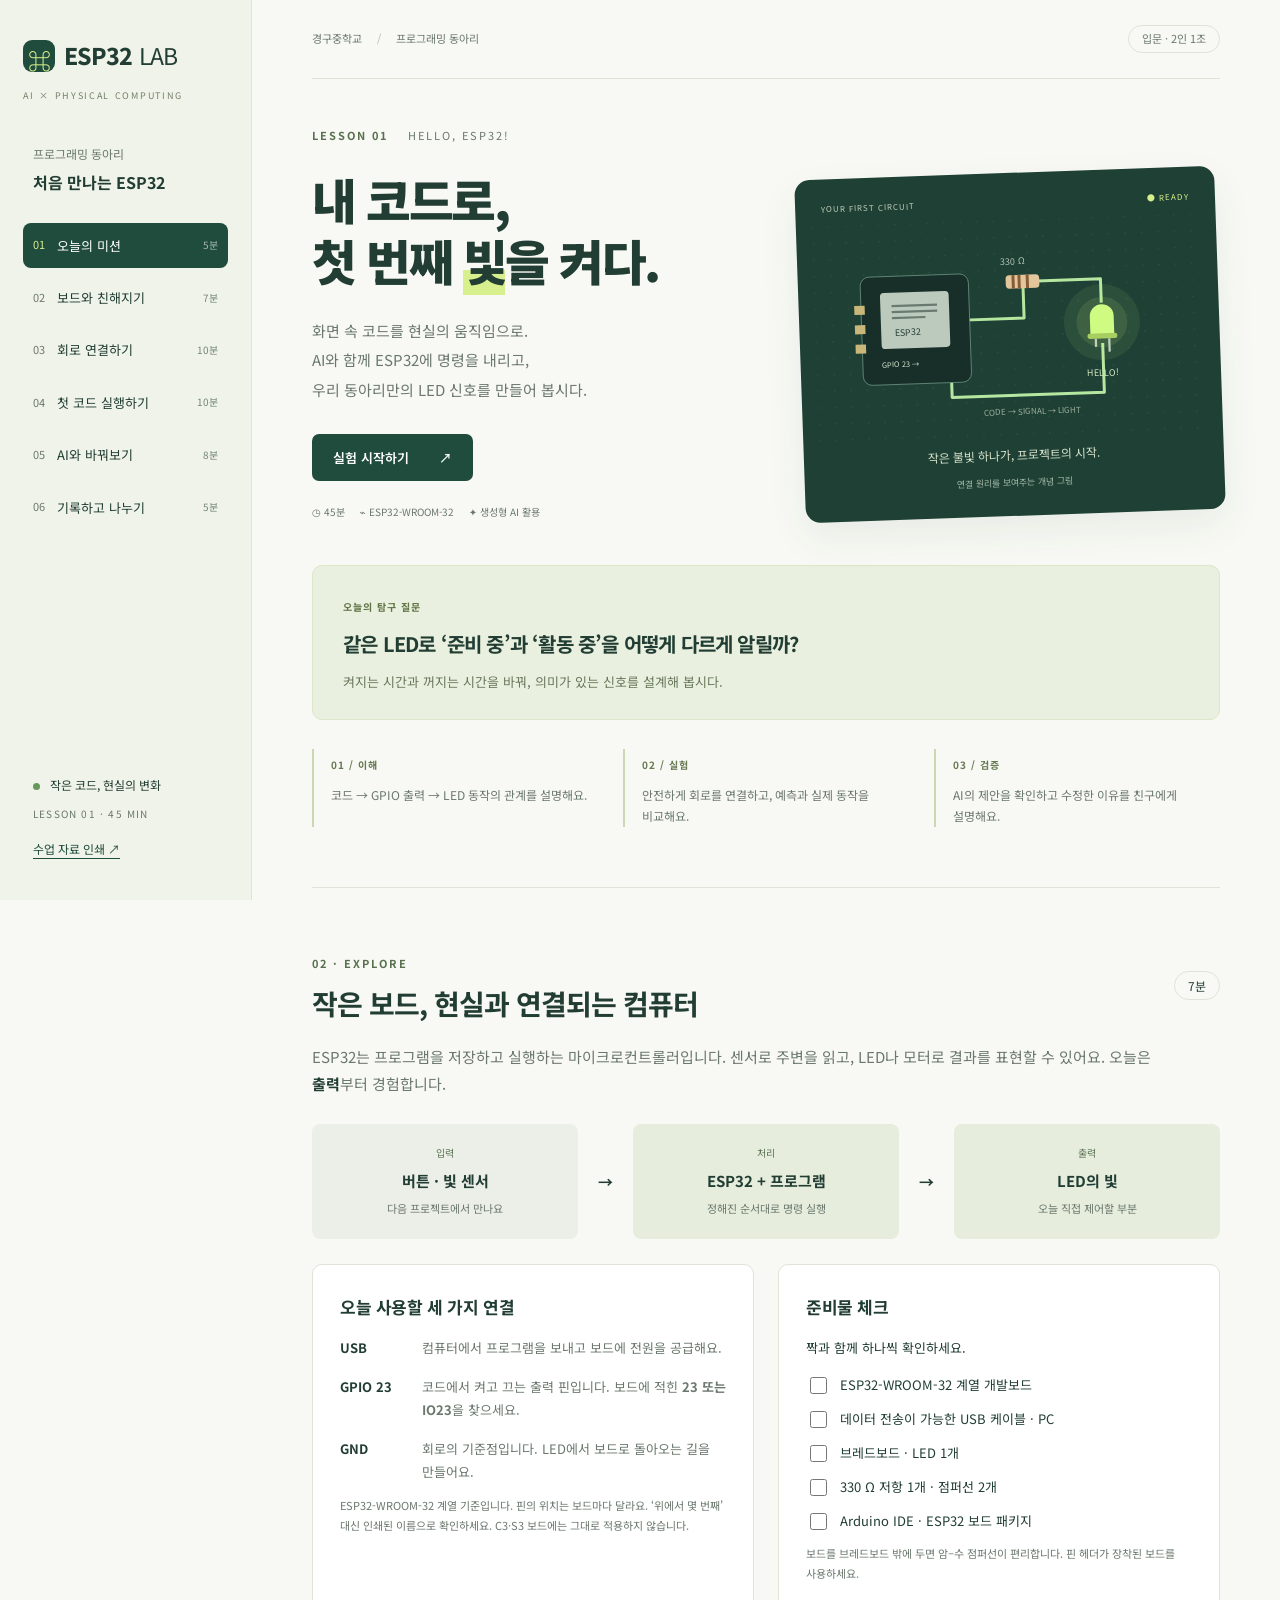
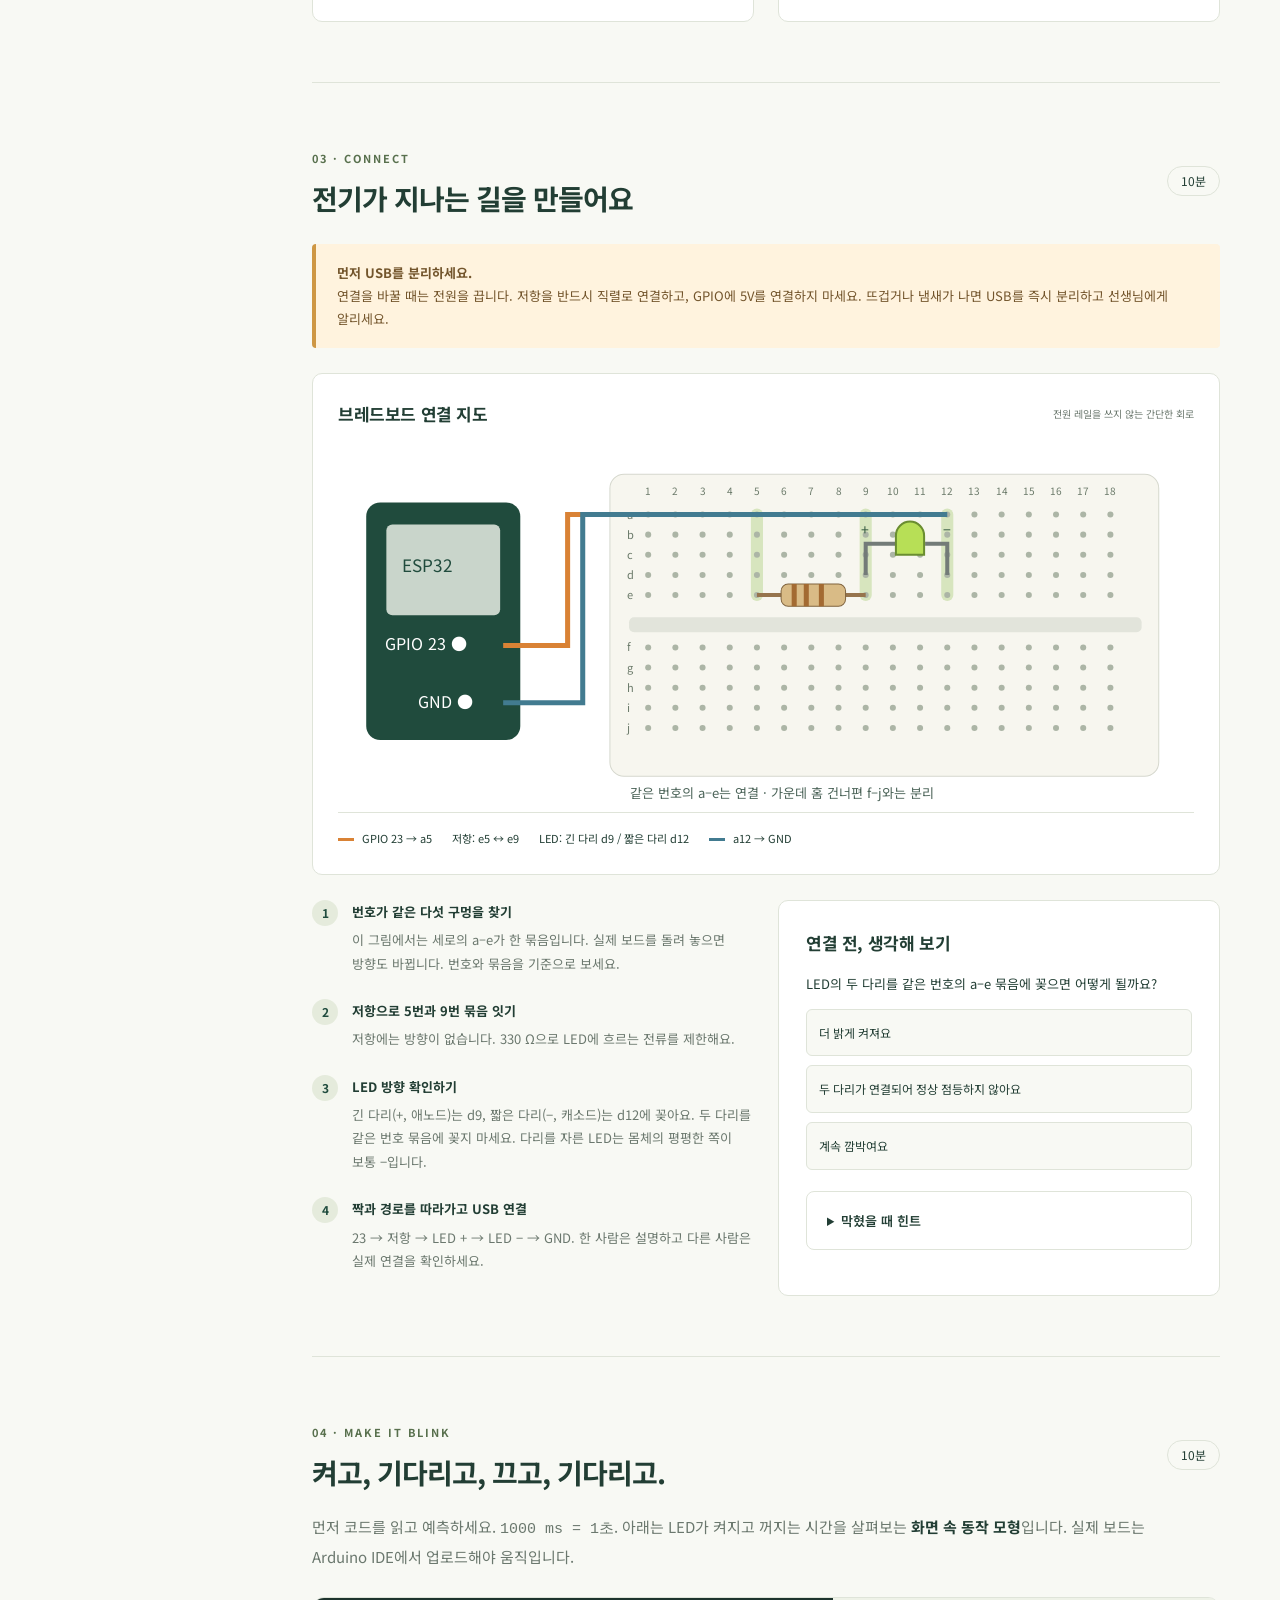
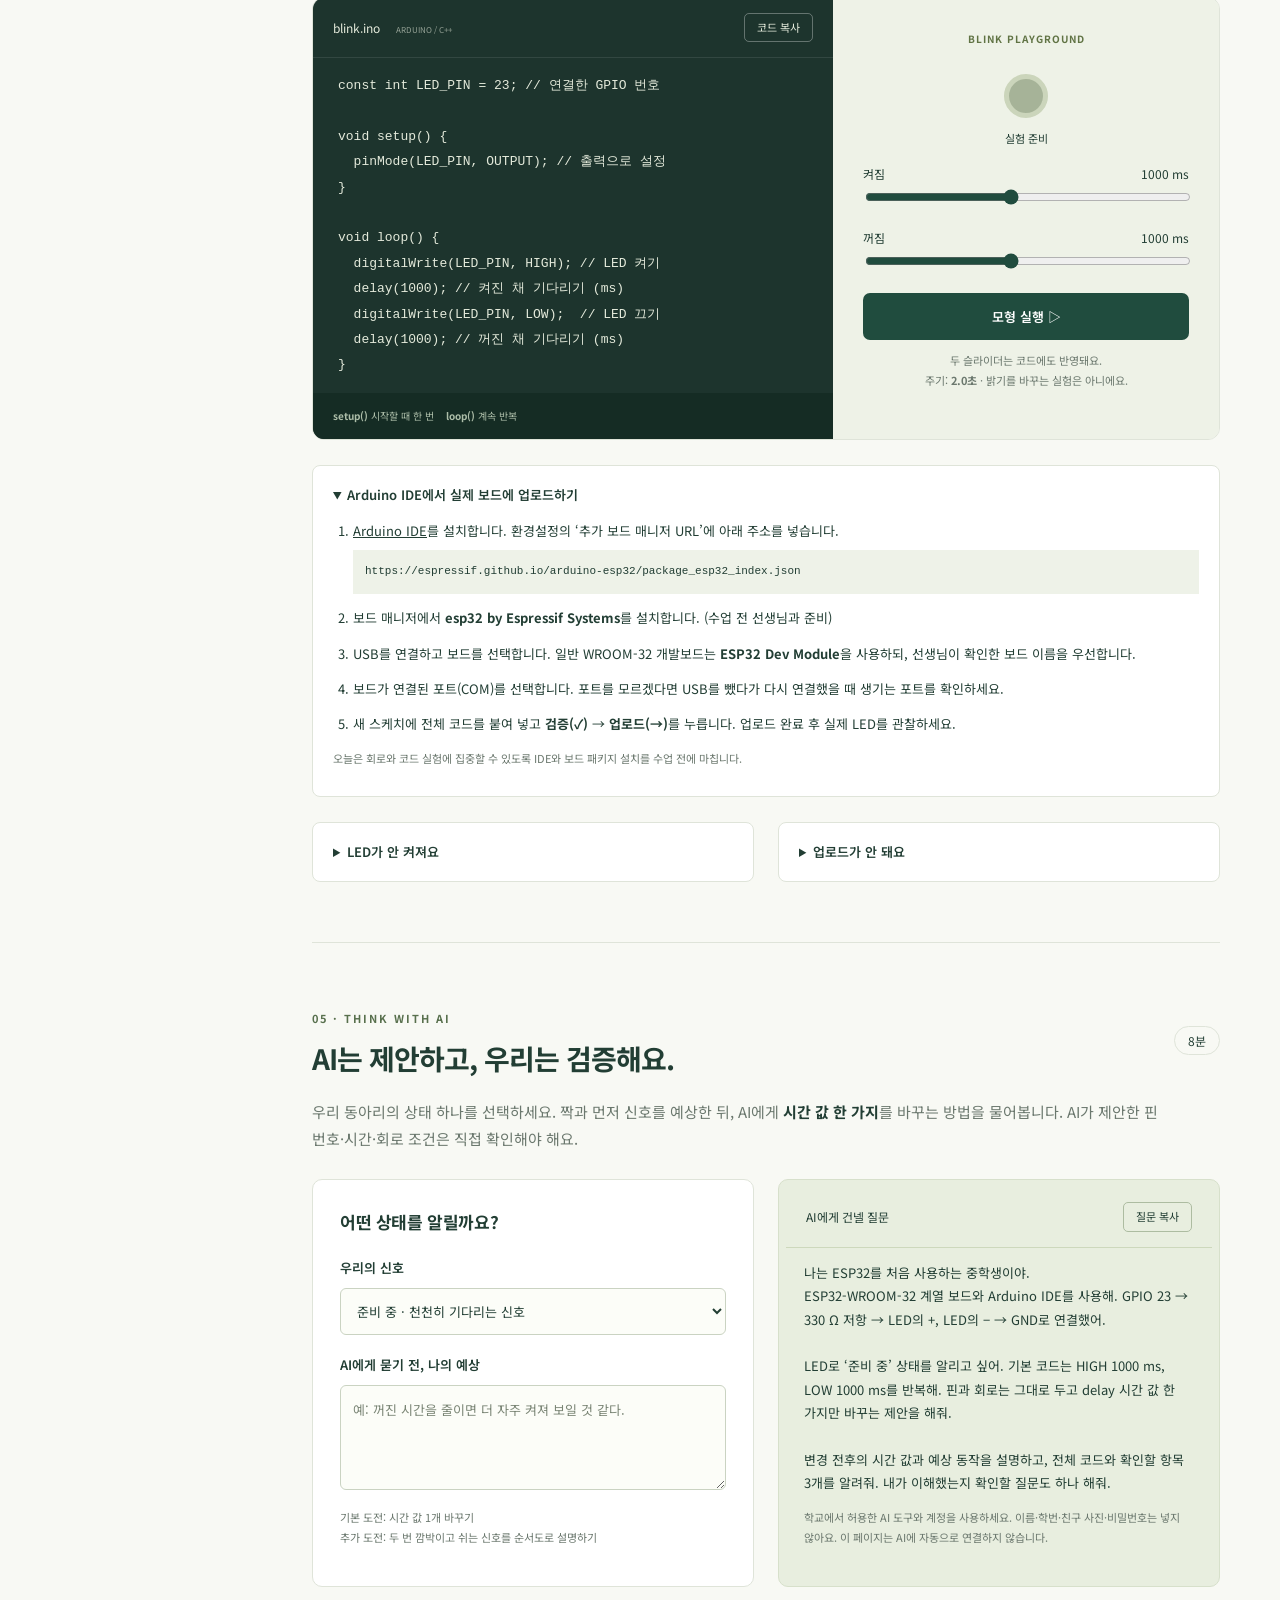
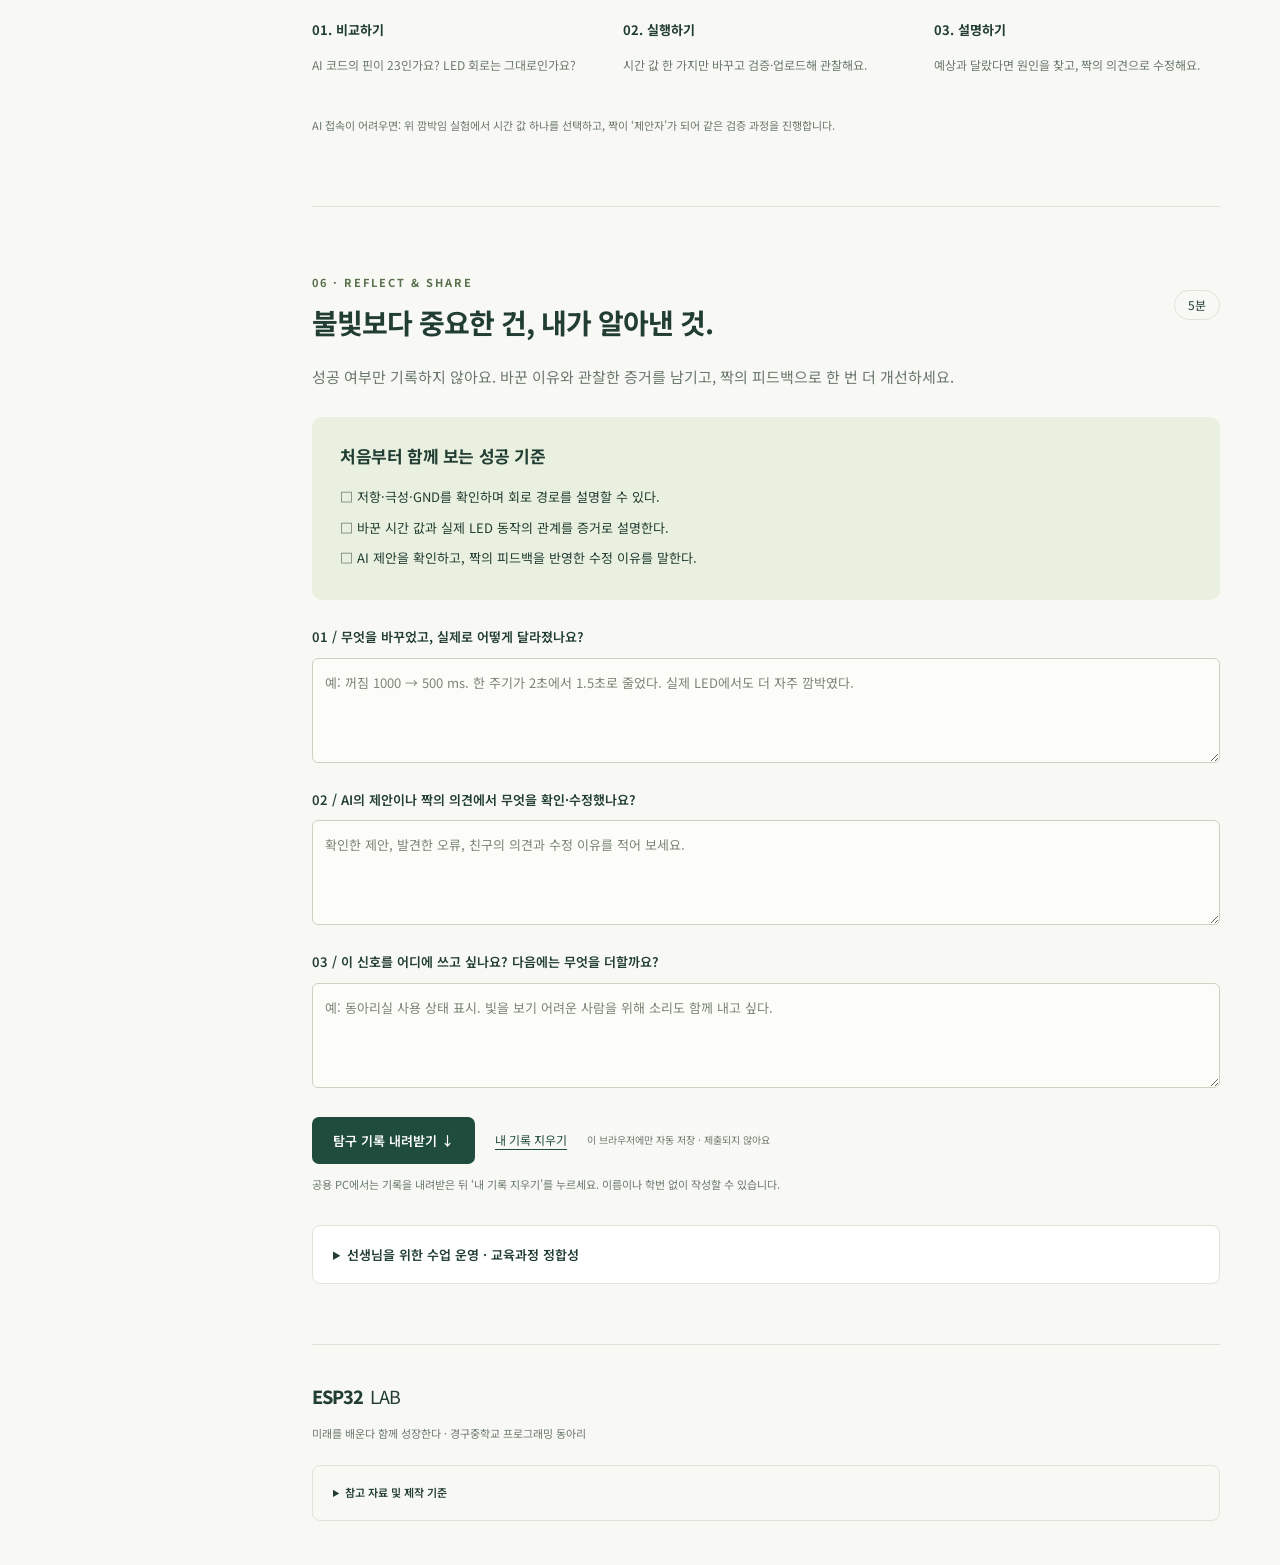
==== esp32/index.html @ fe1823f5 "Add ESP32 introductory lesson with interactive LED lab" ====
<!doctype html>
<html lang="ko">
<head><meta charset="utf-8"><meta name="viewport" content="width=device-width,initial-scale=1"><meta name="theme-color" content="#153d35"><meta name="description" content="생성형 AI와 함께하는 중학생 ESP32 첫 프로젝트. 브레드보드에 LED를 연결하고 나만의 신호를 만들어 보세요."><title>첫 번째 빛을 켜다 · ESP32 LAB</title><link rel="stylesheet" href="style.css"><script src="app.js" defer></script></head>
<body>
<a class="skip" href="#main">수업 내용으로 건너뛰기</a>
<aside class="sidebar"><a class="brand" href="#intro"><span class="brand-icon">⌘</span> ESP32 <b>LAB</b></a><p class="side-label">AI × PHYSICAL COMPUTING</p><div class="course-label">프로그래밍 동아리<br><strong>처음 만나는 ESP32</strong></div><nav aria-label="수업 순서"><a href="#intro" class="active"><span>01</span> 오늘의 미션 <small>5분</small></a><a href="#board"><span>02</span> 보드와 친해지기 <small>7분</small></a><a href="#circuit"><span>03</span> 회로 연결하기 <small>10분</small></a><a href="#code"><span>04</span> 첫 코드 실행하기 <small>10분</small></a><a href="#ai"><span>05</span> AI와 바꿔보기 <small>8분</small></a><a href="#reflect"><span>06</span> 기록하고 나누기 <small>5분</small></a></nav><div class="side-bottom"><span class="tiny-led"></span> 작은 코드, 현실의 변화<p>LESSON 01 · 45 MIN</p><button class="text-button" id="print">수업 자료 인쇄 ↗</button></div></aside>
<main id="main"><header class="topbar"><span>경구중학교 <i>/</i> 프로그래밍 동아리</span><span class="pill">입문 <span aria-hidden="true">·</span> 2인 1조</span></header>
<section id="intro" class="hero"><div class="eyebrow">LESSON 01 <span>HELLO, ESP32!</span></div><div class="hero-grid"><div><h1>내 코드로,<br>첫 번째 <em>빛</em>을 켜다.</h1><p class="hero-copy">화면 속 코드를 현실의 움직임으로.<br> AI와 함께 ESP32에 명령을 내리고,<br> 우리 동아리만의 LED 신호를 만들어 봅시다.</p><a class="button" href="#board">실험 시작하기 <span>↗</span></a><div class="hero-meta"><span>◷ 45분</span><span>⌁ ESP32-WROOM-32</span><span>✦ 생성형 AI 활용</span></div></div><div class="hero-visual" aria-label="ESP32에서 저항을 거쳐 LED로 이어지는 개념 그림"><div class="visual-top"><span>YOUR FIRST CIRCUIT</span><span class="live-tag">● READY</span></div><svg viewBox="0 0 520 300" role="img" aria-label="ESP32 GPIO 23, 저항, LED, GND의 닫힌 회로"><defs><pattern id="grid" width="22" height="22" patternUnits="userSpaceOnUse"><circle cx="1" cy="1" r="1" fill="#ffffff18"/></pattern></defs><rect width="520" height="300" fill="url(#grid)"/><path d="M200 132 H280 V83 H384 V115 M384 169 V235 H180 V204" fill="none" stroke="#b6e7a1" stroke-width="4" stroke-linejoin="round"/><rect x="62" y="70" width="145" height="145" rx="12" fill="#172e29" stroke="#749b89"/><rect x="88" y="92" width="92" height="75" rx="5" fill="#bcc9bd"/><path d="M103 110 H164 M103 118 H164 M103 126 H148" stroke="#6a7a70" stroke-width="3"/><text x="106" y="150" font-size="12" fill="#263e34">ESP32</text><text x="88" y="192" font-size="10" fill="#d3e8d1">GPIO 23 →</text><rect x="53" y="108" width="14" height="12" fill="#c9b779"/><rect x="53" y="134" width="14" height="12" fill="#c9b779"/><rect x="53" y="160" width="14" height="12" fill="#c9b779"/><rect x="257" y="74" width="45" height="18" rx="5" fill="#e2c69c"/><path d="M267 74 V92 M275 74 V92 M286 74 V92" stroke="#865b35" stroke-width="4"/><text x="250" y="60" font-size="12" fill="#b1c3b6">330 Ω</text><circle cx="384" cy="141" r="51" fill="#cdf87c" opacity=".08"/><circle cx="384" cy="141" r="34" fill="#cdf87c" opacity=".1"/><path d="M368 158 V133 A16 16 0 0 1 400 133 V158Z" fill="#d0fb83"/><rect x="364" y="156" width="40" height="7" rx="3" fill="#a6ce60"/><path d="M375 163 V174 M393 163 V181" stroke="#bed0bb" stroke-width="3"/><text x="361" y="213" font-size="12" fill="#d5e9c1">HELLO!</text><text x="222" y="261" font-size="11" fill="#9cac9c">CODE → SIGNAL → LIGHT</text></svg><p>작은 불빛 하나가, 프로젝트의 시작.</p><span class="diagram-note">연결 원리를 보여주는 개념 그림</span></div></div><div class="mission"><span class="section-tag">오늘의 탐구 질문</span><h2>같은 LED로 ‘준비 중’과 ‘활동 중’을 어떻게 다르게 알릴까?</h2><p>켜지는 시간과 꺼지는 시간을 바꿔, 의미가 있는 신호를 설계해 봅시다.</p></div><div class="goals"><div><b>01 / 이해</b><p>코드 → GPIO 출력 → LED 동작의 관계를 설명해요.</p></div><div><b>02 / 실험</b><p>안전하게 회로를 연결하고, 예측과 실제 동작을 비교해요.</p></div><div><b>03 / 검증</b><p>AI의 제안을 확인하고 수정한 이유를 친구에게 설명해요.</p></div></div></section>
<section id="board"><div class="section-head"><div><span class="eyebrow">02 · EXPLORE</span><h2>작은 보드, 현실과 연결되는 컴퓨터</h2></div><span class="duration">7분</span></div><p class="lead">ESP32는 프로그램을 저장하고 실행하는 마이크로컨트롤러입니다. 센서로 주변을 읽고, LED나 모터로 결과를 표현할 수 있어요. 오늘은 <strong>출력</strong>부터 경험합니다.</p><div class="concept-strip"><div><span>입력</span><strong>버튼 · 빛 센서</strong><small>다음 프로젝트에서 만나요</small></div><b>→</b><div class="selected"><span>처리</span><strong>ESP32 + 프로그램</strong><small>정해진 순서대로 명령 실행</small></div><b>→</b><div class="selected"><span>출력</span><strong>LED의 빛</strong><small>오늘 직접 제어할 부분</small></div></div><div class="two-col"><article class="panel"><h3>오늘 사용할 세 가지 연결</h3><dl><dt>USB</dt><dd>컴퓨터에서 프로그램을 보내고 보드에 전원을 공급해요.</dd><dt>GPIO 23</dt><dd>코드에서 켜고 끄는 출력 핀입니다. 보드에 적힌 <b>23 또는 IO23</b>을 찾으세요.</dd><dt>GND</dt><dd>회로의 기준점입니다. LED에서 보드로 돌아오는 길을 만들어요.</dd></dl><p class="note">ESP32-WROOM-32 계열 기준입니다. 핀의 위치는 보드마다 달라요. ‘위에서 몇 번째’ 대신 인쇄된 이름으로 확인하세요. C3·S3 보드에는 그대로 적용하지 않습니다.</p></article><article class="panel materials"><h3>준비물 체크</h3><p>짝과 함께 하나씩 확인하세요.</p><label><input type="checkbox"> ESP32-WROOM-32 계열 개발보드</label><label><input type="checkbox"> 데이터 전송이 가능한 USB 케이블 · PC</label><label><input type="checkbox"> 브레드보드 · LED 1개</label><label><input type="checkbox"> 330 Ω 저항 1개 · 점퍼선 2개</label><label><input type="checkbox"> Arduino IDE · ESP32 보드 패키지</label><p class="note">보드를 브레드보드 밖에 두면 암–수 점퍼선이 편리합니다. 핀 헤더가 장착된 보드를 사용하세요.</p></article></div></section>
<section id="circuit"><div class="section-head"><div><span class="eyebrow">03 · CONNECT</span><h2>전기가 지나는 길을 만들어요</h2></div><span class="duration">10분</span></div><div class="safety"><b>먼저 USB를 분리하세요.</b> 연결을 바꿀 때는 전원을 끕니다. 저항을 반드시 직렬로 연결하고, GPIO에 5V를 연결하지 마세요. 뜨겁거나 냄새가 나면 USB를 즉시 분리하고 선생님에게 알리세요.</div><div class="circuit-panel"><div class="circuit-title"><h3>브레드보드 연결 지도</h3><span>전원 레일을 쓰지 않는 간단한 회로</span></div><div class="breadboard-scroll" tabindex="0" role="region" aria-label="회로 연결 지도, 작은 화면에서는 좌우로 스크롤"><svg id="breadboard" viewBox="0 0 850 365" role="img" aria-label="GPIO 23에서 a5, e5에서 e9에 저항, d9에서 d12에 LED, a12에서 GND로 연결"><rect x="28" y="58" width="153" height="236" rx="14" fill="#204b3d"/><rect x="48" y="80" width="113" height="90" rx="6" fill="#c9d5cb"/><text x="64" y="127" fill="#204b3d" font-size="17">ESP32</text><text x="47" y="205" fill="white" font-size="16">GPIO 23 ●</text><text x="79" y="262" fill="white" font-size="16">GND ●</text><rect x="270" y="30" width="545" height="300" rx="14" fill="#f7f6ef" stroke="#d6d8ce"/><rect x="289" y="172" width="509" height="15" rx="5" fill="#e2e4db"/><g id="holes"></g><path d="M164 200 H228 V70 H416" fill="none" stroke="#d98235" stroke-width="5"/><path d="M164 257 H243 V70 H605" fill="none" stroke="#427b90" stroke-width="5"/><path d="M416 150 H524" stroke="#96744d" stroke-width="4"/><rect x="440" y="139" width="64" height="22" rx="7" fill="#d9bb86" stroke="#80643f"/><path d="M453 139 V161 M465 139 V161 M480 139 V161" stroke="#a36a32" stroke-width="5"/><path d="M524 130 V99 H554 M583 99 H605 V130" fill="none" stroke="#737b78" stroke-width="4"/><path d="M554 110 V91 A14 14 0 0 1 582 91 V110Z" fill="#b7df56" stroke="#6a8d30" stroke-width="2"/><text x="519" y="90" font-size="14" fill="#345941">+</text><text x="601" y="90" font-size="14" fill="#345941">−</text><text x="290" y="352" font-size="13" fill="#4c6459">같은 번호의 a–e는 연결 · 가운데 홈 건너편 f–j와는 분리</text></svg></div><p class="note mobile-hint">↔ 작은 화면에서는 연결 지도를 좌우로 밀어 보세요.</p><div class="legend"><span><i class="orange"></i> GPIO 23 → a5</span><span>저항: e5 ↔ e9</span><span>LED: 긴 다리 d9 / 짧은 다리 d12</span><span><i class="blue"></i> a12 → GND</span></div></div><div class="two-col"><ol class="steps"><li><b>번호가 같은 다섯 구멍을 찾기</b><p>이 그림에서는 세로의 a–e가 한 묶음입니다. 실제 보드를 돌려 놓으면 방향도 바뀝니다. 번호와 묶음을 기준으로 보세요.</p></li><li><b>저항으로 5번과 9번 묶음 잇기</b><p>저항에는 방향이 없습니다. 330 Ω으로 LED에 흐르는 전류를 제한해요.</p></li><li><b>LED 방향 확인하기</b><p>긴 다리(+, 애노드)는 d9, 짧은 다리(−, 캐소드)는 d12에 꽂아요. 두 다리를 같은 번호 묶음에 꽂지 마세요. 다리를 자른 LED는 몸체의 평평한 쪽이 보통 −입니다.</p></li><li><b>짝과 경로를 따라가고 USB 연결</b><p>23 → 저항 → LED + → LED − → GND. 한 사람은 설명하고 다른 사람은 실제 연결을 확인하세요.</p></li></ol><div class="panel"><h3>연결 전, 생각해 보기</h3><p>LED의 두 다리를 같은 번호의 a–e 묶음에 꽂으면 어떻게 될까요?</p><div class="quiz" data-correct="1"><button data-answer="0">더 밝게 켜져요</button><button data-answer="1">두 다리가 연결되어 정상 점등하지 않아요</button><button data-answer="2">계속 깜박여요</button><p class="feedback" aria-live="polite"></p></div><details><summary>막혔을 때 힌트</summary><p>LED의 양쪽이 서로 다른 전기적 지점에 연결되어야 합니다. 브레드보드 안의 금속 연결을 떠올려 보세요. 긴 전원 레일은 중간이 끊어진 제품도 있어 오늘은 사용하지 않아요.</p></details></div></div></section>
<section id="code"><div class="section-head"><div><span class="eyebrow">04 · MAKE IT BLINK</span><h2>켜고, 기다리고, 끄고, 기다리고.</h2></div><span class="duration">10분</span></div><p class="lead">먼저 코드를 읽고 예측하세요. <code>1000 ms = 1초</code>. 아래는 LED가 켜지고 꺼지는 시간을 살펴보는 <strong>화면 속 동작 모형</strong>입니다. 실제 보드는 Arduino IDE에서 업로드해야 움직입니다.</p><div class="lab"><div class="code-side"><div class="code-toolbar"><span>blink.ino <small>ARDUINO / C++</small></span><button id="copy-code">코드 복사</button></div><pre><code id="code-output"></code></pre><div class="code-notes"><span><b>setup()</b> 시작할 때 한 번</span><span><b>loop()</b> 계속 반복</span></div></div><div class="sim-side"><span class="section-tag">BLINK PLAYGROUND</span><div class="sim-led" id="sim-led"></div><p id="led-state">실험 준비</p><label for="on-time">켜짐 <output id="on-label">1000 ms</output></label><input id="on-time" type="range" min="200" max="2000" step="100" value="1000"><label for="off-time">꺼짐 <output id="off-label">1000 ms</output></label><input id="off-time" type="range" min="200" max="2000" step="100" value="1000"><button id="simulate" class="button">모형 실행 ▷</button><p class="note">두 슬라이더는 코드에도 반영돼요.<br>주기: <b id="period">2.0초</b> · 밝기를 바꾸는 실험은 아니에요.</p></div></div><details open class="setup"><summary>Arduino IDE에서 실제 보드에 업로드하기</summary><ol><li><a href="https://www.arduino.cc/en/software/" target="_blank" rel="noopener">Arduino IDE</a>를 설치합니다. 환경설정의 ‘추가 보드 매니저 URL’에 아래 주소를 넣습니다.<code class="url-code">https://espressif.github.io/arduino-esp32/package_esp32_index.json</code></li><li>보드 매니저에서 <b>esp32 by Espressif Systems</b>를 설치합니다. (수업 전 선생님과 준비)</li><li>USB를 연결하고 보드를 선택합니다. 일반 WROOM-32 개발보드는 <b>ESP32 Dev Module</b>을 사용하되, 선생님이 확인한 보드 이름을 우선합니다.</li><li>보드가 연결된 포트(COM)를 선택합니다. 포트를 모르겠다면 USB를 뺐다가 다시 연결했을 때 생기는 포트를 확인하세요.</li><li>새 스케치에 전체 코드를 붙여 넣고 <b>검증(✓)</b> → <b>업로드(→)</b>를 누릅니다. 업로드 완료 후 실제 LED를 관찰하세요.</li></ol><p class="note">오늘은 회로와 코드 실험에 집중할 수 있도록 IDE와 보드 패키지 설치를 수업 전에 마칩니다.</p></details><div class="two-col"><details><summary>LED가 안 켜져요</summary><p>USB를 분리한 뒤 GPIO 23과 GND, LED 극성, 저항, 브레드보드 묶음을 차례로 확인하세요. 보드의 전원 LED가 켜지는 것과 외부 LED가 동작하는 것은 다릅니다. 짝에게 전류 경로를 설명하고 다시 확인받으세요.</p></details><details><summary>업로드가 안 돼요</summary><p>충전 전용이 아닌 데이터 케이블인지, 보드와 포트가 맞는지 확인합니다. 연결 대기에서 멈추면 선생님과 함께 업로드 시작 시 BOOT 버튼을 누르고 전송이 시작되면 놓아 봅니다. 포트 자체가 없으면 보드의 USB 변환 칩에 맞는 드라이버를 선생님이 확인합니다.</p></details></div></section>
<section id="ai"><div class="section-head"><div><span class="eyebrow">05 · THINK WITH AI</span><h2>AI는 제안하고, 우리는 검증해요.</h2></div><span class="duration">8분</span></div><p class="lead">우리 동아리의 상태 하나를 선택하세요. 짝과 먼저 신호를 예상한 뒤, AI에게 <strong>시간 값 한 가지</strong>를 바꾸는 방법을 물어봅니다. AI가 제안한 핀 번호·시간·회로 조건은 직접 확인해야 해요.</p><div class="two-col"><div class="panel"><h3>어떤 상태를 알릴까요?</h3><label class="field-label" for="mission">우리의 신호</label><select id="mission"><option value="준비 중">준비 중 · 천천히 기다리는 신호</option><option value="활동 중">활동 중 · 활기찬 신호</option><option value="도움 요청">도움 요청 · 눈에 띄는 신호</option></select><label class="field-label" for="prediction">AI에게 묻기 전, 나의 예상</label><textarea id="prediction" data-save placeholder="예: 꺼진 시간을 줄이면 더 자주 켜져 보일 것 같다."></textarea><p class="note">기본 도전: 시간 값 1개 바꾸기<br>추가 도전: 두 번 깜박이고 쉬는 신호를 순서도로 설명하기</p></div><div class="prompt-card"><div class="code-toolbar"><span>AI에게 건넬 질문</span><button id="copy-prompt">질문 복사</button></div><p id="prompt-output"></p><p class="note">학교에서 허용한 AI 도구와 계정을 사용하세요. 이름·학번·친구 사진·비밀번호는 넣지 않아요. 이 페이지는 AI에 자동으로 연결하지 않습니다.</p></div></div><div class="verify-row"><div><b>01. 비교하기</b><p>AI 코드의 핀이 23인가요? LED 회로는 그대로인가요?</p></div><div><b>02. 실행하기</b><p>시간 값 한 가지만 바꾸고 검증·업로드해 관찰해요.</p></div><div><b>03. 설명하기</b><p>예상과 달랐다면 원인을 찾고, 짝의 의견으로 수정해요.</p></div></div><p class="note">AI 접속이 어려우면: 위 깜박임 실험에서 시간 값 하나를 선택하고, 짝이 ‘제안자’가 되어 같은 검증 과정을 진행합니다.</p></section>
<section id="reflect"><div class="section-head"><div><span class="eyebrow">06 · REFLECT & SHARE</span><h2>불빛보다 중요한 건, 내가 알아낸 것.</h2></div><span class="duration">5분</span></div><p class="lead">성공 여부만 기록하지 않아요. 바꾼 이유와 관찰한 증거를 남기고, 짝의 피드백으로 한 번 더 개선하세요.</p><div class="rubric"><h3>처음부터 함께 보는 성공 기준</h3><p>□ 저항·극성·GND를 확인하며 회로 경로를 설명할 수 있다.</p><p>□ 바꾼 시간 값과 실제 LED 동작의 관계를 증거로 설명한다.</p><p>□ AI 제안을 확인하고, 짝의 피드백을 반영한 수정 이유를 말한다.</p></div><div class="journal"><label for="observation">01 / 무엇을 바꾸었고, 실제로 어떻게 달라졌나요?</label><textarea id="observation" data-save placeholder="예: 꺼짐 1000 → 500 ms. 한 주기가 2초에서 1.5초로 줄었다. 실제 LED에서도 더 자주 깜박였다."></textarea><label for="feedback-note">02 / AI의 제안이나 짝의 의견에서 무엇을 확인·수정했나요?</label><textarea id="feedback-note" data-save placeholder="확인한 제안, 발견한 오류, 친구의 의견과 수정 이유를 적어 보세요."></textarea><label for="transfer">03 / 이 신호를 어디에 쓰고 싶나요? 다음에는 무엇을 더할까요?</label><textarea id="transfer" data-save placeholder="예: 동아리실 사용 상태 표시. 빛을 보기 어려운 사람을 위해 소리도 함께 내고 싶다."></textarea><div class="journal-actions"><button class="button" id="download">탐구 기록 내려받기 ↓</button><button id="reset" class="text-button">내 기록 지우기</button><span id="save-status" role="status">이 브라우저에만 자동 저장 · 제출되지 않아요</span></div><p class="note">공용 PC에서는 기록을 내려받은 뒤 ‘내 기록 지우기’를 누르세요. 이름이나 학번 없이 작성할 수 있습니다.</p></div><details class="teacher"><summary>선생님을 위한 수업 운영 · 교육과정 정합성</summary><p><b>45분 운영:</b> 미션 5분 → 개념·준비 7분 → 회로 10분 → 코드 10분 → AI 수정 8분 → 성찰 5분. 설치는 사전에 완료하고 교사용 보드로 GPIO 23과 LED 회로를 시험합니다.</p><p><b>짝 활동:</b> 회로 연결자와 설명·점검자로 시작해 코드 수정 단계에서 역할을 바꿉니다. 둘 다 신호의 의미와 수정 이유를 설명하게 합니다. 중간 피드백은 ‘예상은? → 관찰 증거는? → 다음에 바꿀 한 가지는?’으로 이어갑니다.</p><p><b>맞춤 지원:</b> 어려운 학생은 연결 지도와 기본 코드, 시간 값 1개 수정으로 시작합니다. 빠른 학생은 반복 신호의 순서를 설계하고 다른 사람이 같은 의미로 이해하는지 검증합니다.</p><p><b>교육과정 연결(설계 해석):</b> 중학교 정보의 컴퓨팅 시스템·피지컬 컴퓨팅 및 알고리즘·프로그래밍 학습과 연결한 동아리 입문 활동입니다. 학년 혼합 동아리이므로 특정 학년의 성취기준을 이 한 차시에서 모두 달성했다고 판단하지 않습니다. 담당 교사는 소속 학년의 적용 교육과정과 학교 교육계획에 맞춰 평가에 활용합니다.</p><p><b>대구미래역량교육과정 정합성:</b> 신호의 의미를 스스로 선택하는 자율성, 예측–실험–수정의 주도성, 짝과 설명·상호 피드백하는 관계성을 반영했습니다. 창의융합적 사고는 코드와 동작의 관계 설명, 공감·소통은 신호 해석과 짝 피드백, 자기관리는 안전 점검과 실험 기록, 공동체 역량은 책임 있는 AI 활용과 모두가 이해할 신호 설계로 관찰합니다. 결과물뿐 아니라 탐구·협력·수정 과정을 성공 기준으로 확인합니다.</p><p><b>정합성 점검:</b> 목표(출력 관계 설명·안전한 연결·AI 검증) ↔ 활동(연결·시간 변경·상호 점검) ↔ 증거(실제 LED 관찰·탐구 기록·수정 설명)가 일치하도록 구성했습니다.</p></details></section>
<footer><a class="brand" href="#intro">ESP32 <b>LAB</b></a><p>미래를 배운다 함께 성장한다 · 경구중학교 프로그래밍 동아리</p><details><summary>참고 자료 및 제작 기준</summary><ul><li><a href="https://docs.espressif.com/projects/esp-dev-kits/en/latest/esp32/esp32-devkitc/user_guide.html" target="_blank" rel="noopener">Espressif · ESP32-DevKitC 공식 보드 안내</a></li><li><a href="https://docs.espressif.com/projects/arduino-esp32/en/latest/installing.html" target="_blank" rel="noopener">Espressif · Arduino ESP32 설치 안내</a></li><li><a href="https://www.dge.go.kr/main/na/ntt/selectNttInfo.do?mi=5695&nttSn=2174882" target="_blank" rel="noopener">2026학년도 대구미래역량교육과정</a></li><li><a href="https://www.moe.go.kr/boardCnts/viewRenew.do?boardID=294&boardSeq=93459&lev=0&m=0204" target="_blank" rel="noopener">교육부 · 2022 개정 교육과정 안내</a></li></ul><p>ESP32-WROOM-32 계열 · Arduino IDE 기준 / 2026.10 제작. 화면 모형은 전기 회로 시뮬레이터가 아니며, 실제 부품 점검을 대신하지 않습니다.</p></details></footer>
</main><div id="toast" role="status" aria-live="polite"></div></body></html>
---- esp32/style.css ----
@import url('https://fonts.googleapis.com/css2?family=Noto+Sans+KR:wght@400;500;600;700;800;900&display=swap');
:root{--paper:#f8f9f4;--ink:#223e34;--muted:#6b786e;--green:#204c3e;--lime:#d7ef8c;--line:#dfe4d9;--white:#fff;--side:252px}*{box-sizing:border-box}html{scroll-behavior:smooth;scroll-padding-top:32px}body{margin:0;background:var(--paper);color:var(--ink);font-family:'Noto Sans KR',system-ui,sans-serif;font-size:15px;line-height:1.8;word-break:keep-all}button,input,select,textarea{font:inherit}button,a,input,summary,select,textarea{-webkit-tap-highlight-color:transparent}button,a{touch-action:manipulation}a{color:inherit}button{cursor:pointer}button:focus-visible,a:focus-visible,input:focus-visible,textarea:focus-visible,select:focus-visible,summary:focus-visible{outline:3px solid #af7425;outline-offset:4px}.skip{position:fixed;top:-70px;left:20px;z-index:10;background:white;padding:10px}.skip:focus{top:10px}.sidebar{position:fixed;width:var(--side);height:100dvh;padding:35px 23px;background:#f0f3e9;border-right:1px solid var(--line);display:flex;flex-direction:column}.brand{display:flex;align-items:center;gap:7px;text-decoration:none;font-size:23px;letter-spacing:-1px;font-weight:800}.brand b{font-weight:400}.brand-icon{display:grid;place-items:center;background:var(--green);color:var(--lime);width:32px;height:32px;border-radius:9px;margin-right:2px}.side-label{font-size:9px;letter-spacing:1.7px;margin:12px 0 37px;color:#718069}.course-label{font-size:12px;color:var(--muted);padding-left:10px;line-height:2}.course-label strong{font-size:16px;color:var(--ink)}nav{margin-top:25px;display:grid;gap:7px}nav a{display:flex;gap:12px;align-items:center;padding:11px 10px;text-decoration:none;font-size:13px;border-radius:8px}nav a span{font-size:11px;color:var(--muted)}nav a small{margin-left:auto;font-size:10px;opacity:.6}nav a:hover{background:#e4ebd9}nav a.active{background:var(--green);color:white}nav a.active span{color:var(--lime)}.side-bottom{margin-top:auto;font-size:12px;padding:25px 10px 0}.side-bottom p{font-size:10px;letter-spacing:1.2px;color:var(--muted)}.tiny-led{display:inline-block;width:7px;height:7px;border-radius:50%;background:#64995a;margin-right:7px}main{margin-left:var(--side);max-width:1550px;padding:0 60px}.topbar{display:flex;justify-content:space-between;align-items:center;font-size:11px;color:var(--muted);padding:25px 0;border-bottom:1px solid var(--line)}.topbar i{margin:0 12px;font-style:normal;color:#b3bcac}.pill{padding:3px 13px;border:1px solid var(--line);border-radius:20px}section{padding:60px 0;border-bottom:1px solid var(--line)}.hero{padding-top:47px}.eyebrow{font-size:11px;font-weight:700;letter-spacing:2px;color:#58704d}.eyebrow span{font-weight:400;margin-left:15px;color:var(--muted)}.hero-grid{display:grid;grid-template-columns:1.08fr 1fr;gap:34px;align-items:center;margin-top:23px}h1{font-size:clamp(35px,3.8vw,58px);line-height:1.26;letter-spacing:-2.5px;margin:0 0 25px;font-weight:900}h1 em{font-style:normal;position:relative;white-space:nowrap;background:linear-gradient(transparent 65%,var(--lime) 65%)}.hero-copy{font-size:15px;color:var(--muted);line-height:1.95}.button{display:inline-flex;gap:30px;align-items:center;justify-content:center;background:var(--green);color:white;border:0;border-radius:7px;padding:12px 21px;text-decoration:none;font-weight:600;font-size:13px}.button:hover{background:#2e6350}.hero .button{margin-top:15px}.hero-meta{display:flex;flex-wrap:wrap;gap:15px;font-size:10px;color:var(--muted);margin-top:22px}.hero-visual{background:#1e4035;border-radius:15px;overflow:hidden;padding:23px 16px;text-align:center;box-shadow:0 16px 40px #23433112;transform:rotate(-2deg)}.visual-top{display:flex;justify-content:space-between;color:#bfcbb9;font-size:8px;letter-spacing:1px;padding:0 10px}.live-tag{color:var(--lime)}.hero-visual svg{display:block;width:100%;margin-top:10px}.hero-visual p{color:#d6e1c9;font-size:12px;margin:0}.diagram-note{font-size:9px;color:#a4b9a8}.mission{margin-top:44px;background:#eaf0df;border:1px solid #dce6c8;border-radius:10px;padding:25px 30px}.section-tag{font-size:10px;letter-spacing:1px;color:#607344;font-weight:700}.mission h2{font-size:20px;letter-spacing:-.8px;margin:8px 0}.mission p{font-size:13px;margin:0;color:#69785c}.goals{display:grid;grid-template-columns:repeat(3,1fr);gap:25px;margin-top:29px}.goals>div{border-left:2px solid #ccd7b5;padding-left:17px}.goals b{font-size:10px;letter-spacing:1px;color:#667951}.goals p{font-size:12px;margin:8px 0 0;color:var(--muted)}.section-head{display:flex;justify-content:space-between;gap:20px;align-items:center;margin-bottom:20px}.section-head h2{font-size:28px;line-height:1.4;letter-spacing:-1px;margin:9px 0 0}.duration{font-size:12px;border:1px solid var(--line);border-radius:20px;padding:3px 13px;white-space:nowrap}.lead{color:var(--muted);max-width:850px;margin:0 0 27px}.lead strong{color:var(--ink)}h3{font-size:17px;margin:0 0 14px;letter-spacing:-.4px}.two-col{display:grid;grid-template-columns:1fr 1fr;gap:24px;margin-top:25px}.panel{background:white;border:1px solid var(--line);padding:27px;border-radius:10px}.panel>p{font-size:13px}.concept-strip{display:flex;align-items:center;gap:20px}.concept-strip>div{flex:1;padding:20px;background:#ecefe7;border-radius:8px;text-align:center}.concept-strip .selected{background:#e6eddd}.concept-strip span,.concept-strip strong,.concept-strip small{display:block}.concept-strip span{font-size:10px;color:#5d7454}.concept-strip strong{margin:5px 0}.concept-strip small{font-size:11px;color:var(--muted)}dl{display:grid;grid-template-columns:70px 1fr;gap:15px 12px;font-size:13px}dt{font-weight:700}dd{margin:0;color:var(--muted)}.note{font-size:11px!important;color:var(--muted);line-height:1.8}.materials label{display:flex;gap:10px;align-items:flex-start;margin:10px 0;font-size:13px}input[type=checkbox]{width:17px;height:17px;accent-color:var(--green);flex-shrink:0;margin-top:4px}.safety{background:#fff3de;border-left:4px solid #ce9744;border-radius:4px;padding:17px 21px;color:#73552c;font-size:13px;margin:25px 0}.safety b{display:block}.circuit-panel{background:white;border:1px solid var(--line);border-radius:10px;padding:25px}.circuit-title{display:flex;justify-content:space-between;align-items:center}.circuit-title h3{margin:0}.circuit-title span{font-size:10px;color:var(--muted)}#breadboard{display:block;width:100%;height:auto;margin-top:15px}.legend{display:flex;flex-wrap:wrap;gap:12px 20px;font-size:11px;border-top:1px solid var(--line);padding-top:16px}.legend i{display:inline-block;width:16px;height:3px;vertical-align:middle;margin-right:5px}.orange{background:#d98235}.blue{background:#427b90}.steps{list-style:none;counter-reset:step;padding:0;margin:0}.steps li{counter-increment:step;position:relative;padding-left:40px;margin-bottom:24px;font-size:13px}.steps li:before{content:counter(step);position:absolute;left:0;top:0;display:grid;place-items:center;width:26px;height:26px;border-radius:50%;background:#e5ebdc;color:var(--green);font-size:12px;font-weight:700}.steps p{margin:5px 0;color:var(--muted)}.quiz{display:grid;gap:9px}.quiz button{padding:12px;border:1px solid var(--line);border-radius:6px;background:var(--paper);color:var(--ink);font-size:12px;text-align:left}.quiz button.correct{background:#e4efd0;border-color:#7e9f4c}.quiz button.wrong{background:#fff0e4;border-color:#cc935e}.feedback{font-size:12px;margin:2px 0 10px}.lab{display:grid;grid-template-columns:1.35fr 1fr;border:1px solid var(--line);border-radius:12px;overflow:hidden}.code-side{background:#1d342d;color:#e4eadb;min-width:0}.code-toolbar{padding:15px 20px;display:flex;align-items:center;justify-content:space-between;border-bottom:1px solid #ffffff18;font-size:12px;gap:10px}.code-toolbar small{font-size:8px;margin-left:13px;opacity:.6}.code-toolbar button{background:transparent;color:inherit;border:1px solid #ffffff50;padding:4px 12px;border-radius:5px;font-size:11px}pre{overflow:auto;padding:15px 25px;margin:0;font:13px/1.95 Consolas,monospace;tab-size:2}code{font-family:Consolas,monospace}.code-notes{display:flex;flex-wrap:wrap;gap:12px;padding:14px 20px;background:#152c24;color:#adbea9;font-size:10px}.sim-side{padding:25px 30px;background:#eef2e7;text-align:center}.sim-led{width:44px;height:44px;background:#a6b398;border:5px solid #cbd5bb;border-radius:50%;margin:24px auto 6px}.sim-led.on{background:#b9eb56;box-shadow:0 0 0 12px #c9e79444,0 0 35px #bce867}.sim-side>p{font-size:11px}.sim-side label{display:flex;justify-content:space-between;font-size:12px;margin-top:15px}.sim-side input{width:100%;accent-color:var(--green)}.sim-side .button{margin:17px 0 0;width:100%}details{border:1px solid var(--line);border-radius:8px;padding:17px 20px;background:#fff;font-size:13px}summary{cursor:pointer;font-weight:600}details p{color:var(--muted)}.setup{margin-top:25px}.setup ol{padding-left:20px}.setup li{margin:12px 0}.url-code{display:block;overflow-wrap:anywhere;background:#eef2e8;padding:12px;margin-top:8px;font-size:11px}.field-label,.journal>label{display:block;font-size:13px;font-weight:600;margin:18px 0 9px}select,textarea{width:100%;border:1px solid #cad3c2;border-radius:6px;padding:12px;background:#fcfdf8;color:var(--ink);font-size:13px}textarea{min-height:105px;resize:vertical;line-height:1.8}textarea::placeholder{color:#7a8575}.prompt-card{background:#e8eedf;border:1px solid #d7e0cb;border-radius:10px;padding:7px 7px 17px}.prompt-card .code-toolbar{border-color:#cdd8bc}.prompt-card button{border-color:#adbca1}.prompt-card>p{padding:0 18px;font-size:13px;white-space:pre-line}.verify-row{display:grid;grid-template-columns:repeat(3,1fr);gap:25px;margin:28px 0}.verify-row b{font-size:13px}.verify-row p{font-size:12px;color:var(--muted)}.rubric{padding:24px 28px;background:#eaf0df;border-radius:10px;margin:25px 0}.rubric p{font-size:13px;margin:7px 0}.journal-actions{display:flex;gap:20px;align-items:center;flex-wrap:wrap;margin-top:22px}.text-button{border:0;background:transparent;padding:5px 0;color:var(--green);font-size:12px;text-decoration:underline;text-underline-offset:4px}#save-status{font-size:10px;color:var(--muted)}.teacher{margin-top:30px}footer{padding:35px 0 45px}footer .brand{font-size:18px}footer>p{font-size:11px;color:var(--muted)}footer details{margin-top:22px;background:transparent;font-size:11px}#toast{position:fixed;bottom:25px;left:50%;transform:translateX(-50%);background:var(--green);color:white;border-radius:8px;padding:12px 22px;font-size:13px;box-shadow:0 4px 20px #0002;z-index:20;display:none}#toast.show{display:block}@media(min-width:1600px){main{padding-left:85px;padding-right:85px}}@media(max-width:1150px){:root{--side:215px}.sidebar{padding:30px 15px}main{padding:0 32px}.hero-grid{gap:23px}h1{font-size:42px}.hero-meta{gap:10px}.section-head h2{font-size:24px}.lab{grid-template-columns:1.2fr 1fr}.sim-side{padding:25px 20px}}@media(max-width:850px){:root{--side:0px}.sidebar{position:relative;width:100%;height:auto;padding:17px 23px}.sidebar .brand{font-size:21px}.side-label,.course-label,.side-bottom{display:none}nav{display:flex;overflow-x:auto;gap:5px;margin-top:15px;padding-bottom:3px}nav a{flex-shrink:0;padding:7px 10px;font-size:11px}nav a small{display:none}main{padding:0 25px}.topbar{padding:18px 0}.hero-grid{grid-template-columns:1fr 1fr}h1{font-size:39px}.hero-copy{font-size:13px}.hero-visual{padding:20px 10px}section{padding:45px 0}.two-col{gap:17px}.panel{padding:21px}}@media(max-width:600px){main{padding:0 20px}.hero{padding-top:30px}.hero-grid,.two-col,.lab{grid-template-columns:1fr}.hero-grid{gap:35px}h1{font-size:43px}.hero-copy br{display:none}.hero-visual{max-width:430px;width:100%;transform:rotate(0deg)}.hero-meta{font-size:10px}.mission{padding:20px;margin-top:30px}.mission h2{font-size:18px}.goals{gap:14px;grid-template-columns:1fr}.goals p{margin-top:3px}.section-head h2{font-size:24px}.lead{font-size:13px}.concept-strip{gap:7px}.concept-strip>div{padding:13px 7px}.concept-strip strong{font-size:12px}.concept-strip small{font-size:9px}.circuit-panel{padding:14px}.circuit-title{display:block}.circuit-title span{display:block;margin-top:5px}.legend{font-size:10px;gap:8px 15px}#breadboard{min-height:180px}.verify-row{grid-template-columns:1fr;gap:10px}.verify-row p{margin:5px 0}.journal-actions{gap:12px}.topbar{font-size:10px}.duration{font-size:10px}.eyebrow{font-size:10px}.hero-meta span{white-space:nowrap}}@media(prefers-reduced-motion:reduce){html{scroll-behavior:auto}}@media print{body{font-size:11px;background:white}.sidebar,.topbar,.hero-visual,.skip,#toast,.journal-actions,button,input[type=range]{display:none!important}main{margin:0;padding:0}section{padding:20px 0;break-inside:auto}h1{font-size:32px}.hero-grid{display:block}.hero-meta{margin-top:10px}.mission{margin-top:20px}.two-col{gap:15px}.lab{grid-template-columns:1.3fr 1fr}pre{font-size:11px;white-space:pre-wrap}.code-side{background:#fff;color:#000}.code-notes{background:#fff;color:#333}details{break-inside:avoid}textarea{min-height:70px}.hero .button{display:none}footer{padding:15px 0}*{print-color-adjust:exact;-webkit-print-color-adjust:exact}}
.breadboard-scroll{overflow-x:auto}.mobile-hint{display:none}@media(max-width:600px){#breadboard{min-width:650px}.mobile-hint{display:block}}@media print{#breadboard{min-width:0}.mobile-hint{display:none}}
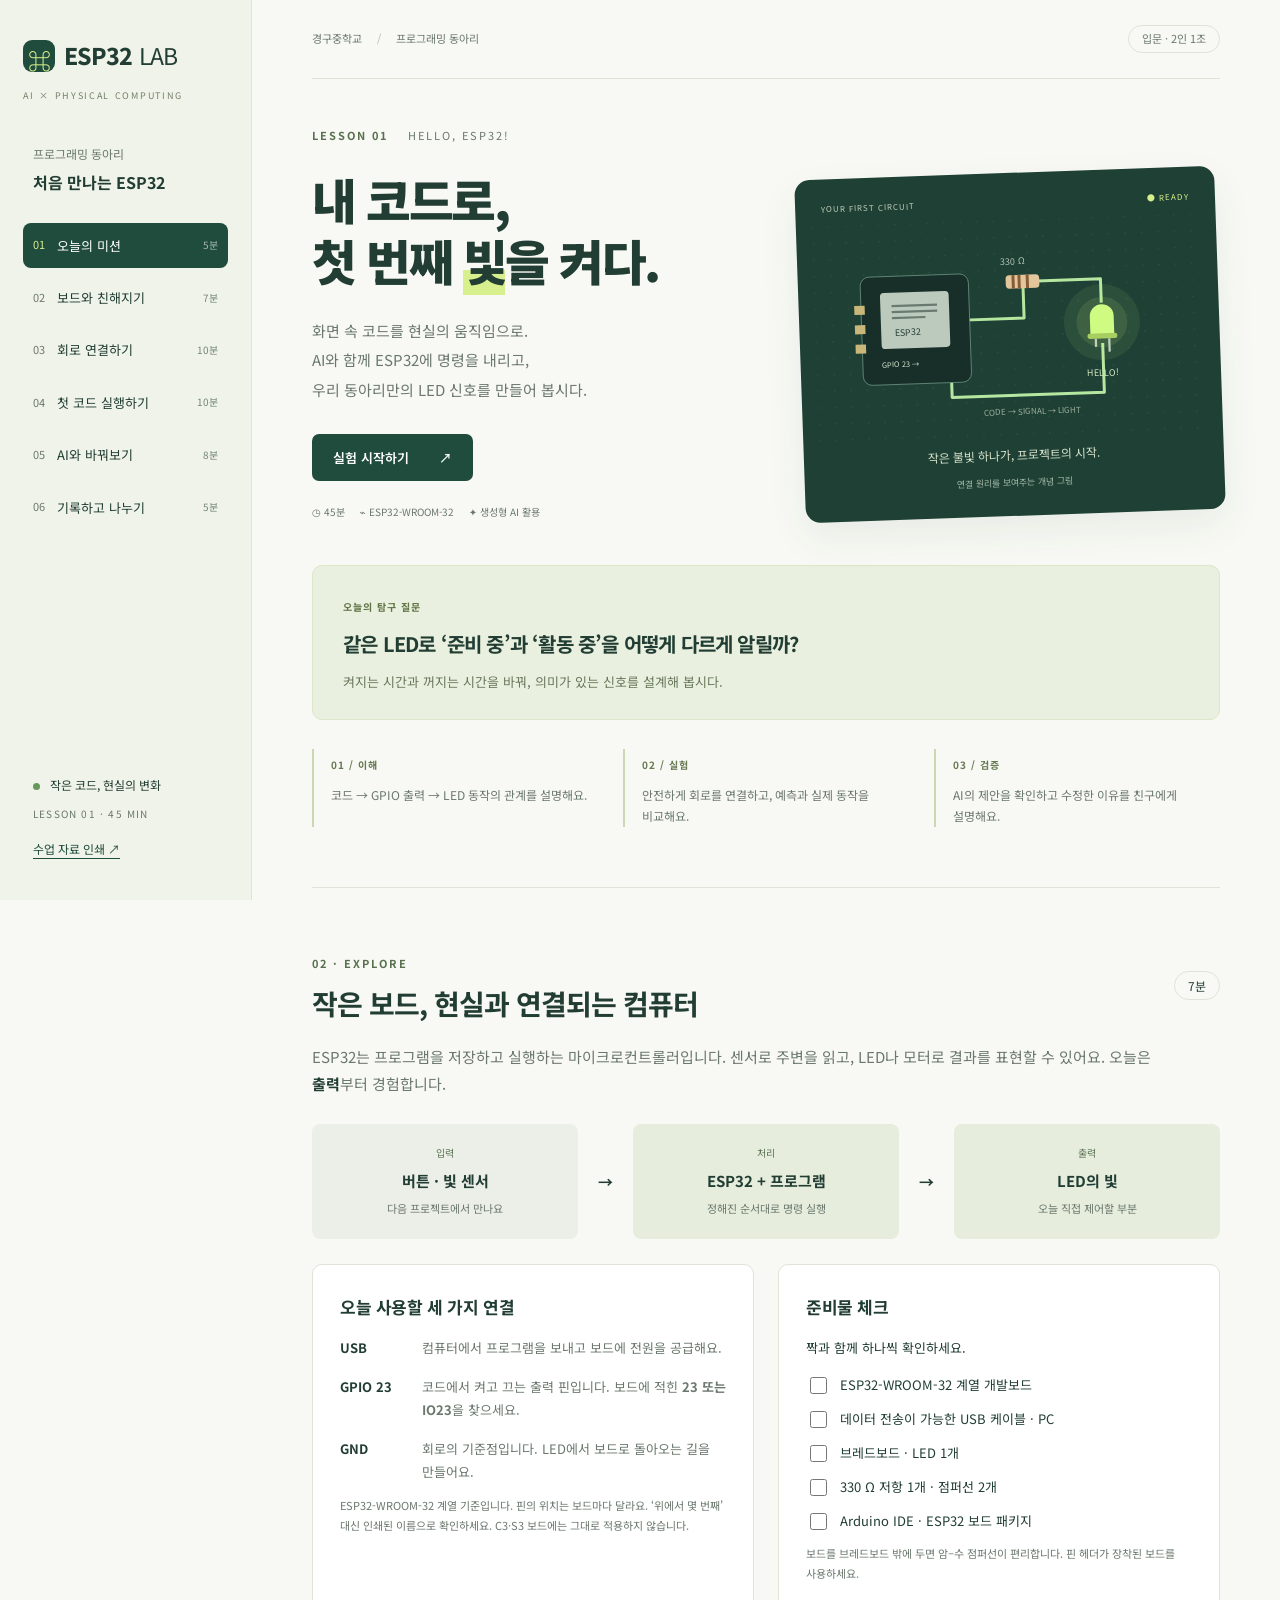
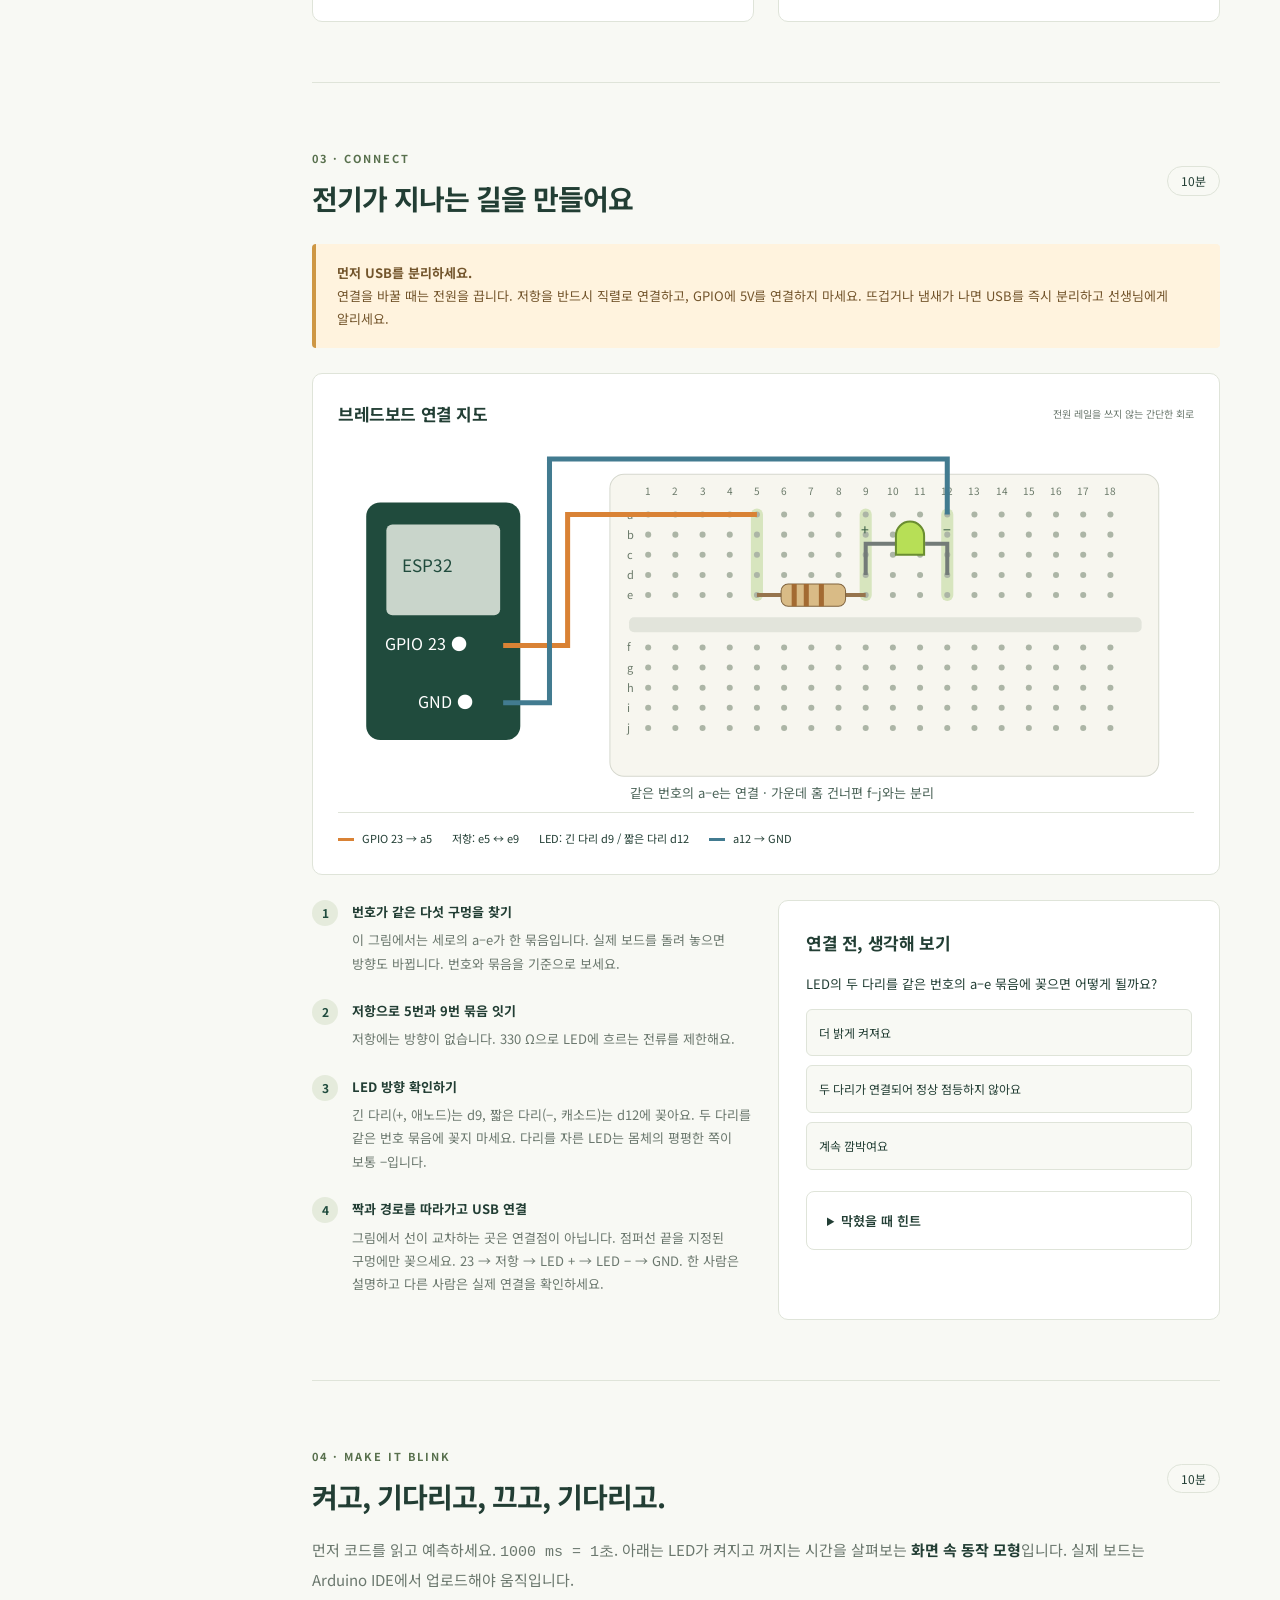
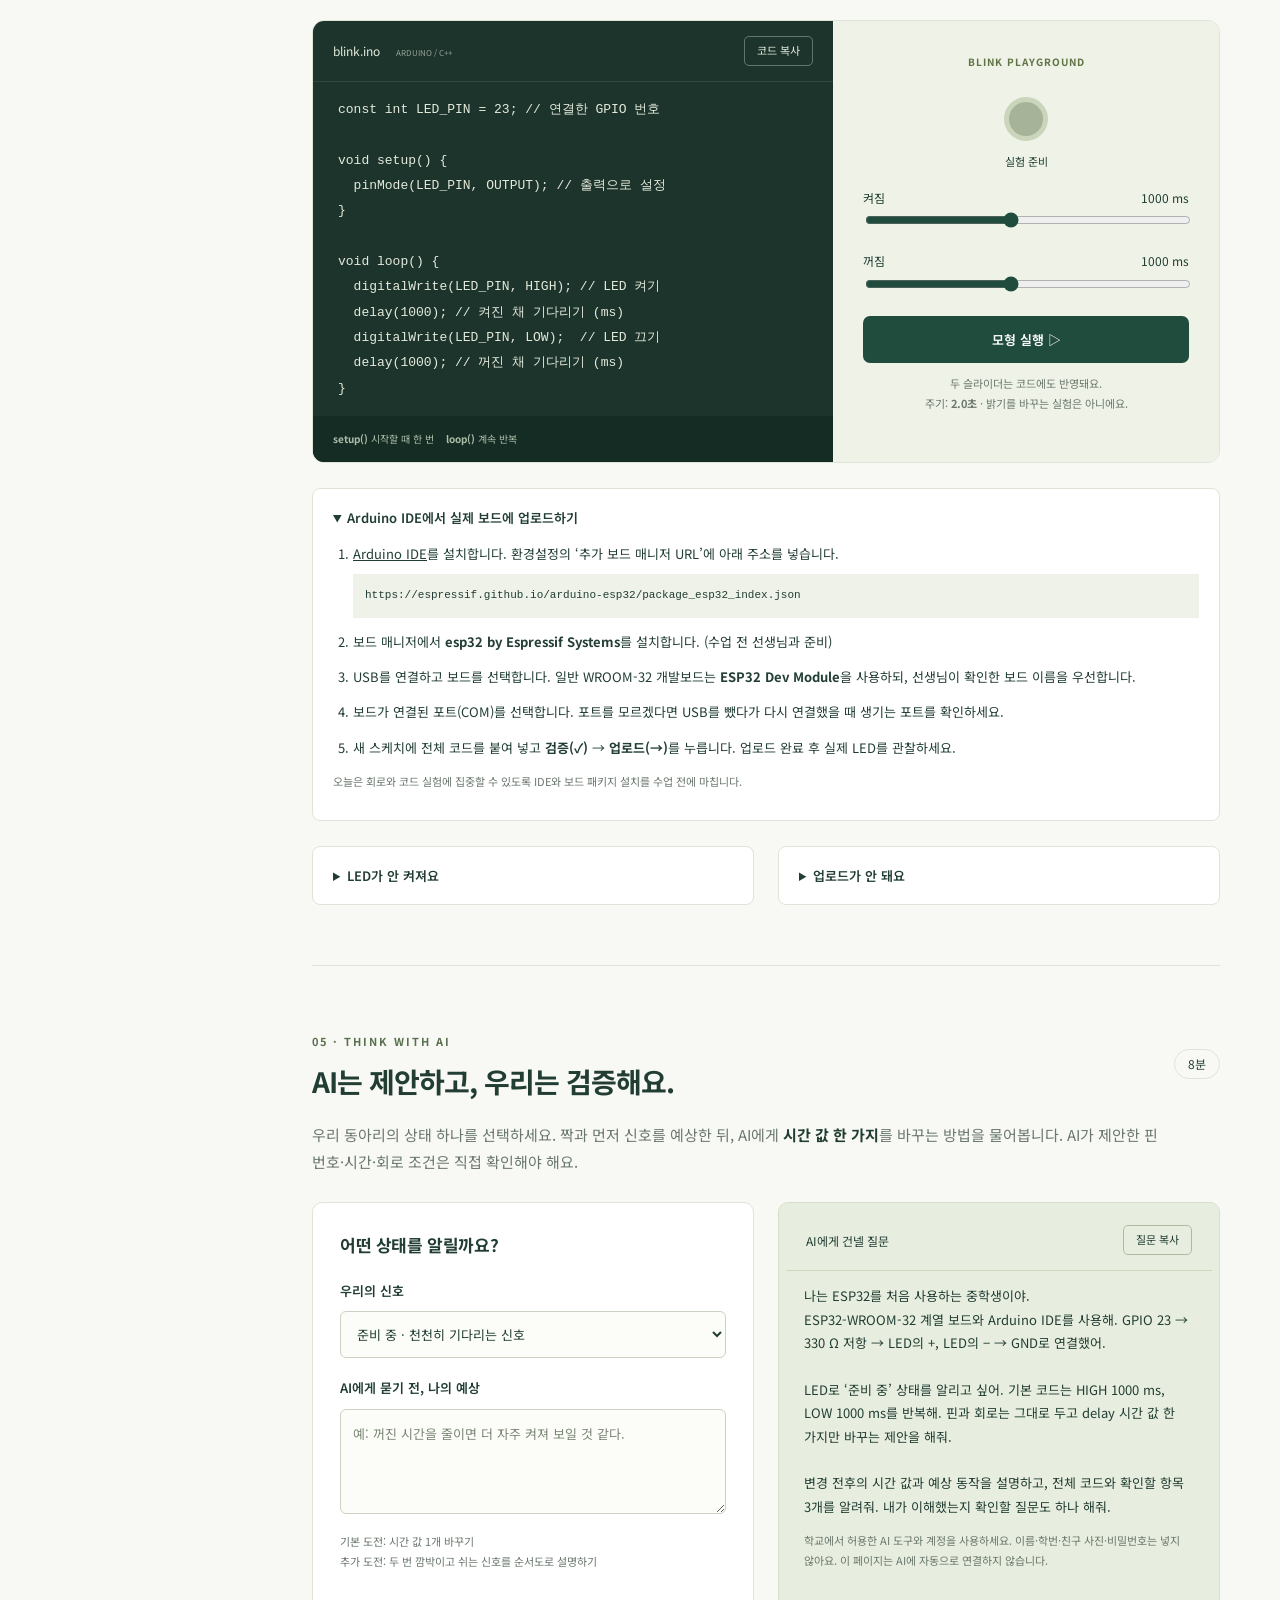
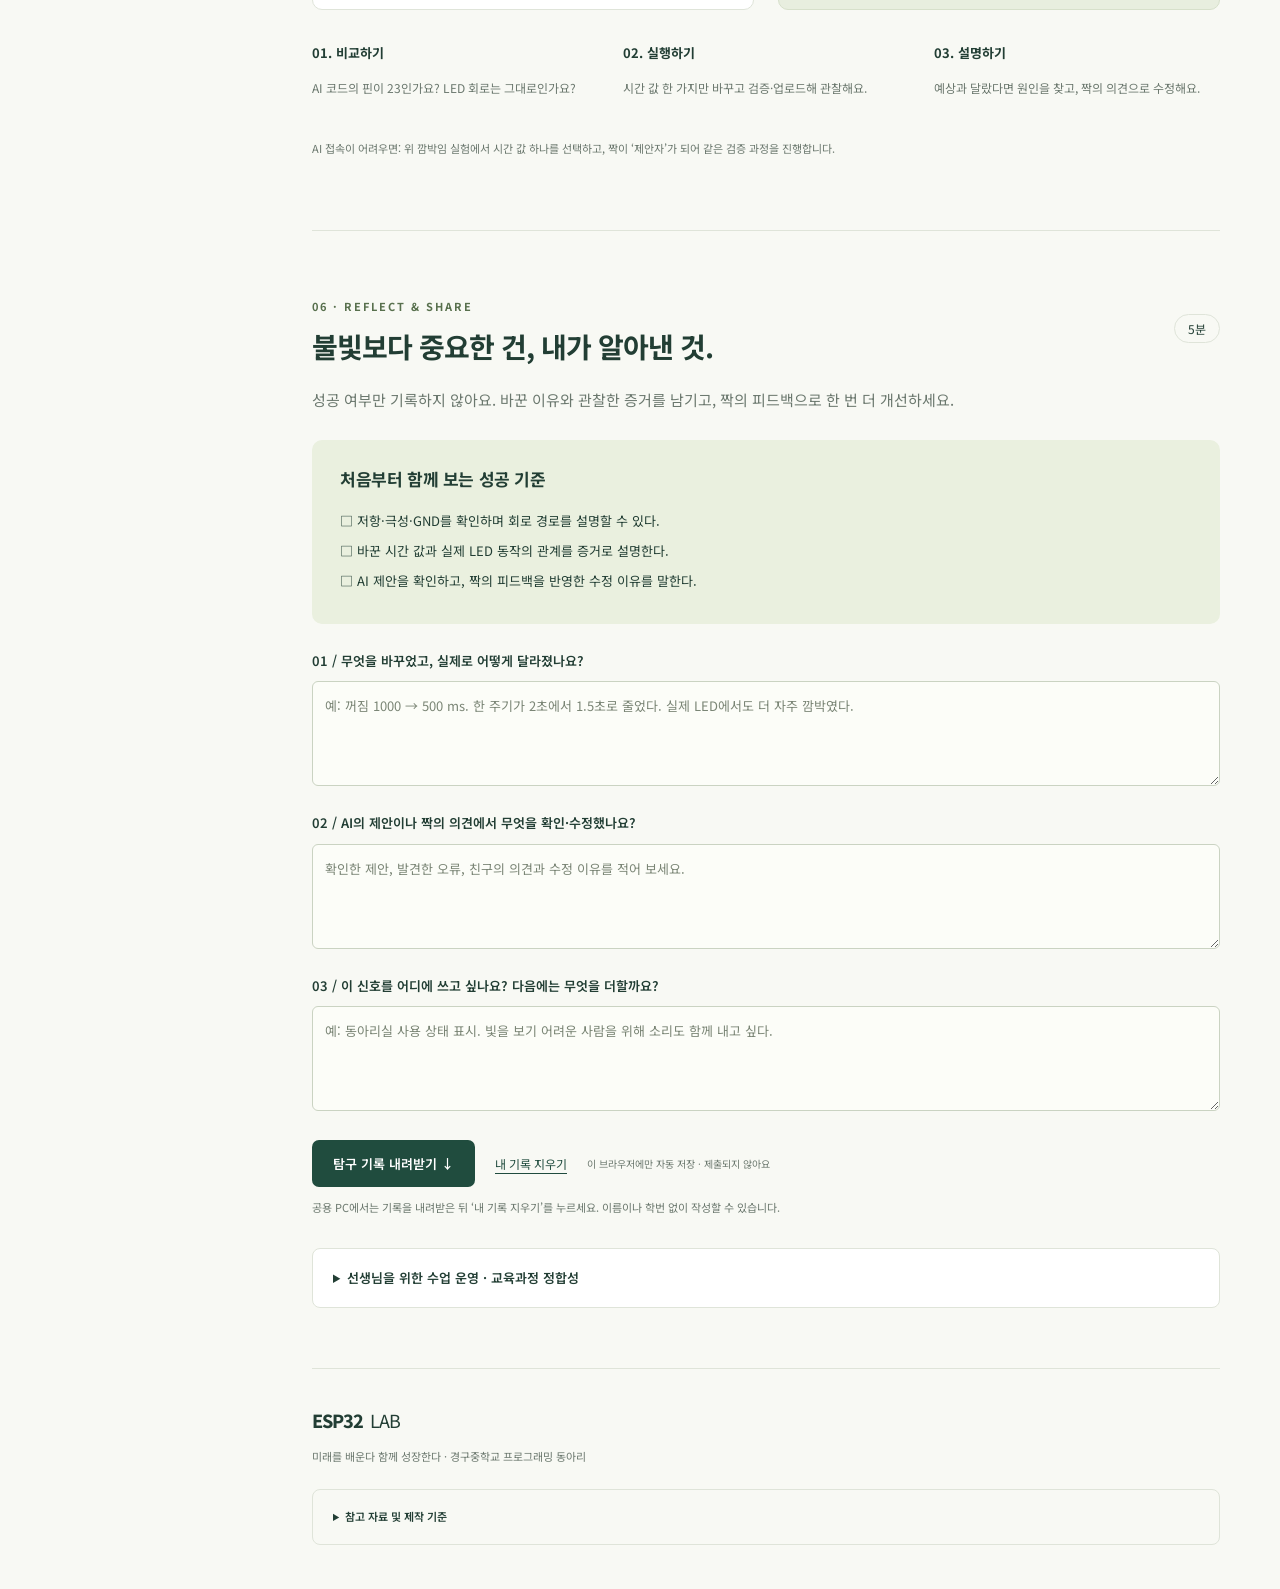
==== commit 4b03bc07: "Separate jumper wire routes in breadboard teaching diagram" ====
--- a/esp32/index.html
+++ b/esp32/index.html
@@ -7,7 +7,7 @@
 <main id="main"><header class="topbar"><span>경구중학교 <i>/</i> 프로그래밍 동아리</span><span class="pill">입문 <span aria-hidden="true">·</span> 2인 1조</span></header>
 <section id="intro" class="hero"><div class="eyebrow">LESSON 01 <span>HELLO, ESP32!</span></div><div class="hero-grid"><div><h1>내 코드로,<br>첫 번째 <em>빛</em>을 켜다.</h1><p class="hero-copy">화면 속 코드를 현실의 움직임으로.<br> AI와 함께 ESP32에 명령을 내리고,<br> 우리 동아리만의 LED 신호를 만들어 봅시다.</p><a class="button" href="#board">실험 시작하기 <span>↗</span></a><div class="hero-meta"><span>◷ 45분</span><span>⌁ ESP32-WROOM-32</span><span>✦ 생성형 AI 활용</span></div></div><div class="hero-visual" aria-label="ESP32에서 저항을 거쳐 LED로 이어지는 개념 그림"><div class="visual-top"><span>YOUR FIRST CIRCUIT</span><span class="live-tag">● READY</span></div><svg viewBox="0 0 520 300" role="img" aria-label="ESP32 GPIO 23, 저항, LED, GND의 닫힌 회로"><defs><pattern id="grid" width="22" height="22" patternUnits="userSpaceOnUse"><circle cx="1" cy="1" r="1" fill="#ffffff18"/></pattern></defs><rect width="520" height="300" fill="url(#grid)"/><path d="M200 132 H280 V83 H384 V115 M384 169 V235 H180 V204" fill="none" stroke="#b6e7a1" stroke-width="4" stroke-linejoin="round"/><rect x="62" y="70" width="145" height="145" rx="12" fill="#172e29" stroke="#749b89"/><rect x="88" y="92" width="92" height="75" rx="5" fill="#bcc9bd"/><path d="M103 110 H164 M103 118 H164 M103 126 H148" stroke="#6a7a70" stroke-width="3"/><text x="106" y="150" font-size="12" fill="#263e34">ESP32</text><text x="88" y="192" font-size="10" fill="#d3e8d1">GPIO 23 →</text><rect x="53" y="108" width="14" height="12" fill="#c9b779"/><rect x="53" y="134" width="14" height="12" fill="#c9b779"/><rect x="53" y="160" width="14" height="12" fill="#c9b779"/><rect x="257" y="74" width="45" height="18" rx="5" fill="#e2c69c"/><path d="M267 74 V92 M275 74 V92 M286 74 V92" stroke="#865b35" stroke-width="4"/><text x="250" y="60" font-size="12" fill="#b1c3b6">330 Ω</text><circle cx="384" cy="141" r="51" fill="#cdf87c" opacity=".08"/><circle cx="384" cy="141" r="34" fill="#cdf87c" opacity=".1"/><path d="M368 158 V133 A16 16 0 0 1 400 133 V158Z" fill="#d0fb83"/><rect x="364" y="156" width="40" height="7" rx="3" fill="#a6ce60"/><path d="M375 163 V174 M393 163 V181" stroke="#bed0bb" stroke-width="3"/><text x="361" y="213" font-size="12" fill="#d5e9c1">HELLO!</text><text x="222" y="261" font-size="11" fill="#9cac9c">CODE → SIGNAL → LIGHT</text></svg><p>작은 불빛 하나가, 프로젝트의 시작.</p><span class="diagram-note">연결 원리를 보여주는 개념 그림</span></div></div><div class="mission"><span class="section-tag">오늘의 탐구 질문</span><h2>같은 LED로 ‘준비 중’과 ‘활동 중’을 어떻게 다르게 알릴까?</h2><p>켜지는 시간과 꺼지는 시간을 바꿔, 의미가 있는 신호를 설계해 봅시다.</p></div><div class="goals"><div><b>01 / 이해</b><p>코드 → GPIO 출력 → LED 동작의 관계를 설명해요.</p></div><div><b>02 / 실험</b><p>안전하게 회로를 연결하고, 예측과 실제 동작을 비교해요.</p></div><div><b>03 / 검증</b><p>AI의 제안을 확인하고 수정한 이유를 친구에게 설명해요.</p></div></div></section>
 <section id="board"><div class="section-head"><div><span class="eyebrow">02 · EXPLORE</span><h2>작은 보드, 현실과 연결되는 컴퓨터</h2></div><span class="duration">7분</span></div><p class="lead">ESP32는 프로그램을 저장하고 실행하는 마이크로컨트롤러입니다. 센서로 주변을 읽고, LED나 모터로 결과를 표현할 수 있어요. 오늘은 <strong>출력</strong>부터 경험합니다.</p><div class="concept-strip"><div><span>입력</span><strong>버튼 · 빛 센서</strong><small>다음 프로젝트에서 만나요</small></div><b>→</b><div class="selected"><span>처리</span><strong>ESP32 + 프로그램</strong><small>정해진 순서대로 명령 실행</small></div><b>→</b><div class="selected"><span>출력</span><strong>LED의 빛</strong><small>오늘 직접 제어할 부분</small></div></div><div class="two-col"><article class="panel"><h3>오늘 사용할 세 가지 연결</h3><dl><dt>USB</dt><dd>컴퓨터에서 프로그램을 보내고 보드에 전원을 공급해요.</dd><dt>GPIO 23</dt><dd>코드에서 켜고 끄는 출력 핀입니다. 보드에 적힌 <b>23 또는 IO23</b>을 찾으세요.</dd><dt>GND</dt><dd>회로의 기준점입니다. LED에서 보드로 돌아오는 길을 만들어요.</dd></dl><p class="note">ESP32-WROOM-32 계열 기준입니다. 핀의 위치는 보드마다 달라요. ‘위에서 몇 번째’ 대신 인쇄된 이름으로 확인하세요. C3·S3 보드에는 그대로 적용하지 않습니다.</p></article><article class="panel materials"><h3>준비물 체크</h3><p>짝과 함께 하나씩 확인하세요.</p><label><input type="checkbox"> ESP32-WROOM-32 계열 개발보드</label><label><input type="checkbox"> 데이터 전송이 가능한 USB 케이블 · PC</label><label><input type="checkbox"> 브레드보드 · LED 1개</label><label><input type="checkbox"> 330 Ω 저항 1개 · 점퍼선 2개</label><label><input type="checkbox"> Arduino IDE · ESP32 보드 패키지</label><p class="note">보드를 브레드보드 밖에 두면 암–수 점퍼선이 편리합니다. 핀 헤더가 장착된 보드를 사용하세요.</p></article></div></section>
-<section id="circuit"><div class="section-head"><div><span class="eyebrow">03 · CONNECT</span><h2>전기가 지나는 길을 만들어요</h2></div><span class="duration">10분</span></div><div class="safety"><b>먼저 USB를 분리하세요.</b> 연결을 바꿀 때는 전원을 끕니다. 저항을 반드시 직렬로 연결하고, GPIO에 5V를 연결하지 마세요. 뜨겁거나 냄새가 나면 USB를 즉시 분리하고 선생님에게 알리세요.</div><div class="circuit-panel"><div class="circuit-title"><h3>브레드보드 연결 지도</h3><span>전원 레일을 쓰지 않는 간단한 회로</span></div><div class="breadboard-scroll" tabindex="0" role="region" aria-label="회로 연결 지도, 작은 화면에서는 좌우로 스크롤"><svg id="breadboard" viewBox="0 0 850 365" role="img" aria-label="GPIO 23에서 a5, e5에서 e9에 저항, d9에서 d12에 LED, a12에서 GND로 연결"><rect x="28" y="58" width="153" height="236" rx="14" fill="#204b3d"/><rect x="48" y="80" width="113" height="90" rx="6" fill="#c9d5cb"/><text x="64" y="127" fill="#204b3d" font-size="17">ESP32</text><text x="47" y="205" fill="white" font-size="16">GPIO 23 ●</text><text x="79" y="262" fill="white" font-size="16">GND ●</text><rect x="270" y="30" width="545" height="300" rx="14" fill="#f7f6ef" stroke="#d6d8ce"/><rect x="289" y="172" width="509" height="15" rx="5" fill="#e2e4db"/><g id="holes"></g><path d="M164 200 H228 V70 H416" fill="none" stroke="#d98235" stroke-width="5"/><path d="M164 257 H243 V70 H605" fill="none" stroke="#427b90" stroke-width="5"/><path d="M416 150 H524" stroke="#96744d" stroke-width="4"/><rect x="440" y="139" width="64" height="22" rx="7" fill="#d9bb86" stroke="#80643f"/><path d="M453 139 V161 M465 139 V161 M480 139 V161" stroke="#a36a32" stroke-width="5"/><path d="M524 130 V99 H554 M583 99 H605 V130" fill="none" stroke="#737b78" stroke-width="4"/><path d="M554 110 V91 A14 14 0 0 1 582 91 V110Z" fill="#b7df56" stroke="#6a8d30" stroke-width="2"/><text x="519" y="90" font-size="14" fill="#345941">+</text><text x="601" y="90" font-size="14" fill="#345941">−</text><text x="290" y="352" font-size="13" fill="#4c6459">같은 번호의 a–e는 연결 · 가운데 홈 건너편 f–j와는 분리</text></svg></div><p class="note mobile-hint">↔ 작은 화면에서는 연결 지도를 좌우로 밀어 보세요.</p><div class="legend"><span><i class="orange"></i> GPIO 23 → a5</span><span>저항: e5 ↔ e9</span><span>LED: 긴 다리 d9 / 짧은 다리 d12</span><span><i class="blue"></i> a12 → GND</span></div></div><div class="two-col"><ol class="steps"><li><b>번호가 같은 다섯 구멍을 찾기</b><p>이 그림에서는 세로의 a–e가 한 묶음입니다. 실제 보드를 돌려 놓으면 방향도 바뀝니다. 번호와 묶음을 기준으로 보세요.</p></li><li><b>저항으로 5번과 9번 묶음 잇기</b><p>저항에는 방향이 없습니다. 330 Ω으로 LED에 흐르는 전류를 제한해요.</p></li><li><b>LED 방향 확인하기</b><p>긴 다리(+, 애노드)는 d9, 짧은 다리(−, 캐소드)는 d12에 꽂아요. 두 다리를 같은 번호 묶음에 꽂지 마세요. 다리를 자른 LED는 몸체의 평평한 쪽이 보통 −입니다.</p></li><li><b>짝과 경로를 따라가고 USB 연결</b><p>23 → 저항 → LED + → LED − → GND. 한 사람은 설명하고 다른 사람은 실제 연결을 확인하세요.</p></li></ol><div class="panel"><h3>연결 전, 생각해 보기</h3><p>LED의 두 다리를 같은 번호의 a–e 묶음에 꽂으면 어떻게 될까요?</p><div class="quiz" data-correct="1"><button data-answer="0">더 밝게 켜져요</button><button data-answer="1">두 다리가 연결되어 정상 점등하지 않아요</button><button data-answer="2">계속 깜박여요</button><p class="feedback" aria-live="polite"></p></div><details><summary>막혔을 때 힌트</summary><p>LED의 양쪽이 서로 다른 전기적 지점에 연결되어야 합니다. 브레드보드 안의 금속 연결을 떠올려 보세요. 긴 전원 레일은 중간이 끊어진 제품도 있어 오늘은 사용하지 않아요.</p></details></div></div></section>
+<section id="circuit"><div class="section-head"><div><span class="eyebrow">03 · CONNECT</span><h2>전기가 지나는 길을 만들어요</h2></div><span class="duration">10분</span></div><div class="safety"><b>먼저 USB를 분리하세요.</b> 연결을 바꿀 때는 전원을 끕니다. 저항을 반드시 직렬로 연결하고, GPIO에 5V를 연결하지 마세요. 뜨겁거나 냄새가 나면 USB를 즉시 분리하고 선생님에게 알리세요.</div><div class="circuit-panel"><div class="circuit-title"><h3>브레드보드 연결 지도</h3><span>전원 레일을 쓰지 않는 간단한 회로</span></div><div class="breadboard-scroll" tabindex="0" role="region" aria-label="회로 연결 지도, 작은 화면에서는 좌우로 스크롤"><svg id="breadboard" viewBox="0 0 850 365" role="img" aria-label="GPIO 23에서 a5, e5에서 e9에 저항, d9에서 d12에 LED, a12에서 GND로 연결"><rect x="28" y="58" width="153" height="236" rx="14" fill="#204b3d"/><rect x="48" y="80" width="113" height="90" rx="6" fill="#c9d5cb"/><text x="64" y="127" fill="#204b3d" font-size="17">ESP32</text><text x="47" y="205" fill="white" font-size="16">GPIO 23 ●</text><text x="79" y="262" fill="white" font-size="16">GND ●</text><rect x="270" y="30" width="545" height="300" rx="14" fill="#f7f6ef" stroke="#d6d8ce"/><rect x="289" y="172" width="509" height="15" rx="5" fill="#e2e4db"/><g id="holes"></g><path d="M164 200 H228 V70 H416" fill="none" stroke="#d98235" stroke-width="5"/><path d="M164 257 H210 V15 H605 V70" fill="none" stroke="#427b90" stroke-width="5"/><path d="M416 150 H524" stroke="#96744d" stroke-width="4"/><rect x="440" y="139" width="64" height="22" rx="7" fill="#d9bb86" stroke="#80643f"/><path d="M453 139 V161 M465 139 V161 M480 139 V161" stroke="#a36a32" stroke-width="5"/><path d="M524 130 V99 H554 M583 99 H605 V130" fill="none" stroke="#737b78" stroke-width="4"/><path d="M554 110 V91 A14 14 0 0 1 582 91 V110Z" fill="#b7df56" stroke="#6a8d30" stroke-width="2"/><text x="519" y="90" font-size="14" fill="#345941">+</text><text x="601" y="90" font-size="14" fill="#345941">−</text><text x="290" y="352" font-size="13" fill="#4c6459">같은 번호의 a–e는 연결 · 가운데 홈 건너편 f–j와는 분리</text></svg></div><p class="note mobile-hint">↔ 작은 화면에서는 연결 지도를 좌우로 밀어 보세요.</p><div class="legend"><span><i class="orange"></i> GPIO 23 → a5</span><span>저항: e5 ↔ e9</span><span>LED: 긴 다리 d9 / 짧은 다리 d12</span><span><i class="blue"></i> a12 → GND</span></div></div><div class="two-col"><ol class="steps"><li><b>번호가 같은 다섯 구멍을 찾기</b><p>이 그림에서는 세로의 a–e가 한 묶음입니다. 실제 보드를 돌려 놓으면 방향도 바뀝니다. 번호와 묶음을 기준으로 보세요.</p></li><li><b>저항으로 5번과 9번 묶음 잇기</b><p>저항에는 방향이 없습니다. 330 Ω으로 LED에 흐르는 전류를 제한해요.</p></li><li><b>LED 방향 확인하기</b><p>긴 다리(+, 애노드)는 d9, 짧은 다리(−, 캐소드)는 d12에 꽂아요. 두 다리를 같은 번호 묶음에 꽂지 마세요. 다리를 자른 LED는 몸체의 평평한 쪽이 보통 −입니다.</p></li><li><b>짝과 경로를 따라가고 USB 연결</b><p>그림에서 선이 교차하는 곳은 연결점이 아닙니다. 점퍼선 끝을 지정된 구멍에만 꽂으세요. 23 → 저항 → LED + → LED − → GND. 한 사람은 설명하고 다른 사람은 실제 연결을 확인하세요.</p></li></ol><div class="panel"><h3>연결 전, 생각해 보기</h3><p>LED의 두 다리를 같은 번호의 a–e 묶음에 꽂으면 어떻게 될까요?</p><div class="quiz" data-correct="1"><button data-answer="0">더 밝게 켜져요</button><button data-answer="1">두 다리가 연결되어 정상 점등하지 않아요</button><button data-answer="2">계속 깜박여요</button><p class="feedback" aria-live="polite"></p></div><details><summary>막혔을 때 힌트</summary><p>LED의 양쪽이 서로 다른 전기적 지점에 연결되어야 합니다. 브레드보드 안의 금속 연결을 떠올려 보세요. 긴 전원 레일은 중간이 끊어진 제품도 있어 오늘은 사용하지 않아요.</p></details></div></div></section>
 <section id="code"><div class="section-head"><div><span class="eyebrow">04 · MAKE IT BLINK</span><h2>켜고, 기다리고, 끄고, 기다리고.</h2></div><span class="duration">10분</span></div><p class="lead">먼저 코드를 읽고 예측하세요. <code>1000 ms = 1초</code>. 아래는 LED가 켜지고 꺼지는 시간을 살펴보는 <strong>화면 속 동작 모형</strong>입니다. 실제 보드는 Arduino IDE에서 업로드해야 움직입니다.</p><div class="lab"><div class="code-side"><div class="code-toolbar"><span>blink.ino <small>ARDUINO / C++</small></span><button id="copy-code">코드 복사</button></div><pre><code id="code-output"></code></pre><div class="code-notes"><span><b>setup()</b> 시작할 때 한 번</span><span><b>loop()</b> 계속 반복</span></div></div><div class="sim-side"><span class="section-tag">BLINK PLAYGROUND</span><div class="sim-led" id="sim-led"></div><p id="led-state">실험 준비</p><label for="on-time">켜짐 <output id="on-label">1000 ms</output></label><input id="on-time" type="range" min="200" max="2000" step="100" value="1000"><label for="off-time">꺼짐 <output id="off-label">1000 ms</output></label><input id="off-time" type="range" min="200" max="2000" step="100" value="1000"><button id="simulate" class="button">모형 실행 ▷</button><p class="note">두 슬라이더는 코드에도 반영돼요.<br>주기: <b id="period">2.0초</b> · 밝기를 바꾸는 실험은 아니에요.</p></div></div><details open class="setup"><summary>Arduino IDE에서 실제 보드에 업로드하기</summary><ol><li><a href="https://www.arduino.cc/en/software/" target="_blank" rel="noopener">Arduino IDE</a>를 설치합니다. 환경설정의 ‘추가 보드 매니저 URL’에 아래 주소를 넣습니다.<code class="url-code">https://espressif.github.io/arduino-esp32/package_esp32_index.json</code></li><li>보드 매니저에서 <b>esp32 by Espressif Systems</b>를 설치합니다. (수업 전 선생님과 준비)</li><li>USB를 연결하고 보드를 선택합니다. 일반 WROOM-32 개발보드는 <b>ESP32 Dev Module</b>을 사용하되, 선생님이 확인한 보드 이름을 우선합니다.</li><li>보드가 연결된 포트(COM)를 선택합니다. 포트를 모르겠다면 USB를 뺐다가 다시 연결했을 때 생기는 포트를 확인하세요.</li><li>새 스케치에 전체 코드를 붙여 넣고 <b>검증(✓)</b> → <b>업로드(→)</b>를 누릅니다. 업로드 완료 후 실제 LED를 관찰하세요.</li></ol><p class="note">오늘은 회로와 코드 실험에 집중할 수 있도록 IDE와 보드 패키지 설치를 수업 전에 마칩니다.</p></details><div class="two-col"><details><summary>LED가 안 켜져요</summary><p>USB를 분리한 뒤 GPIO 23과 GND, LED 극성, 저항, 브레드보드 묶음을 차례로 확인하세요. 보드의 전원 LED가 켜지는 것과 외부 LED가 동작하는 것은 다릅니다. 짝에게 전류 경로를 설명하고 다시 확인받으세요.</p></details><details><summary>업로드가 안 돼요</summary><p>충전 전용이 아닌 데이터 케이블인지, 보드와 포트가 맞는지 확인합니다. 연결 대기에서 멈추면 선생님과 함께 업로드 시작 시 BOOT 버튼을 누르고 전송이 시작되면 놓아 봅니다. 포트 자체가 없으면 보드의 USB 변환 칩에 맞는 드라이버를 선생님이 확인합니다.</p></details></div></section>
 <section id="ai"><div class="section-head"><div><span class="eyebrow">05 · THINK WITH AI</span><h2>AI는 제안하고, 우리는 검증해요.</h2></div><span class="duration">8분</span></div><p class="lead">우리 동아리의 상태 하나를 선택하세요. 짝과 먼저 신호를 예상한 뒤, AI에게 <strong>시간 값 한 가지</strong>를 바꾸는 방법을 물어봅니다. AI가 제안한 핀 번호·시간·회로 조건은 직접 확인해야 해요.</p><div class="two-col"><div class="panel"><h3>어떤 상태를 알릴까요?</h3><label class="field-label" for="mission">우리의 신호</label><select id="mission"><option value="준비 중">준비 중 · 천천히 기다리는 신호</option><option value="활동 중">활동 중 · 활기찬 신호</option><option value="도움 요청">도움 요청 · 눈에 띄는 신호</option></select><label class="field-label" for="prediction">AI에게 묻기 전, 나의 예상</label><textarea id="prediction" data-save placeholder="예: 꺼진 시간을 줄이면 더 자주 켜져 보일 것 같다."></textarea><p class="note">기본 도전: 시간 값 1개 바꾸기<br>추가 도전: 두 번 깜박이고 쉬는 신호를 순서도로 설명하기</p></div><div class="prompt-card"><div class="code-toolbar"><span>AI에게 건넬 질문</span><button id="copy-prompt">질문 복사</button></div><p id="prompt-output"></p><p class="note">학교에서 허용한 AI 도구와 계정을 사용하세요. 이름·학번·친구 사진·비밀번호는 넣지 않아요. 이 페이지는 AI에 자동으로 연결하지 않습니다.</p></div></div><div class="verify-row"><div><b>01. 비교하기</b><p>AI 코드의 핀이 23인가요? LED 회로는 그대로인가요?</p></div><div><b>02. 실행하기</b><p>시간 값 한 가지만 바꾸고 검증·업로드해 관찰해요.</p></div><div><b>03. 설명하기</b><p>예상과 달랐다면 원인을 찾고, 짝의 의견으로 수정해요.</p></div></div><p class="note">AI 접속이 어려우면: 위 깜박임 실험에서 시간 값 하나를 선택하고, 짝이 ‘제안자’가 되어 같은 검증 과정을 진행합니다.</p></section>
 <section id="reflect"><div class="section-head"><div><span class="eyebrow">06 · REFLECT & SHARE</span><h2>불빛보다 중요한 건, 내가 알아낸 것.</h2></div><span class="duration">5분</span></div><p class="lead">성공 여부만 기록하지 않아요. 바꾼 이유와 관찰한 증거를 남기고, 짝의 피드백으로 한 번 더 개선하세요.</p><div class="rubric"><h3>처음부터 함께 보는 성공 기준</h3><p>□ 저항·극성·GND를 확인하며 회로 경로를 설명할 수 있다.</p><p>□ 바꾼 시간 값과 실제 LED 동작의 관계를 증거로 설명한다.</p><p>□ AI 제안을 확인하고, 짝의 피드백을 반영한 수정 이유를 말한다.</p></div><div class="journal"><label for="observation">01 / 무엇을 바꾸었고, 실제로 어떻게 달라졌나요?</label><textarea id="observation" data-save placeholder="예: 꺼짐 1000 → 500 ms. 한 주기가 2초에서 1.5초로 줄었다. 실제 LED에서도 더 자주 깜박였다."></textarea><label for="feedback-note">02 / AI의 제안이나 짝의 의견에서 무엇을 확인·수정했나요?</label><textarea id="feedback-note" data-save placeholder="확인한 제안, 발견한 오류, 친구의 의견과 수정 이유를 적어 보세요."></textarea><label for="transfer">03 / 이 신호를 어디에 쓰고 싶나요? 다음에는 무엇을 더할까요?</label><textarea id="transfer" data-save placeholder="예: 동아리실 사용 상태 표시. 빛을 보기 어려운 사람을 위해 소리도 함께 내고 싶다."></textarea><div class="journal-actions"><button class="button" id="download">탐구 기록 내려받기 ↓</button><button id="reset" class="text-button">내 기록 지우기</button><span id="save-status" role="status">이 브라우저에만 자동 저장 · 제출되지 않아요</span></div><p class="note">공용 PC에서는 기록을 내려받은 뒤 ‘내 기록 지우기’를 누르세요. 이름이나 학번 없이 작성할 수 있습니다.</p></div><details class="teacher"><summary>선생님을 위한 수업 운영 · 교육과정 정합성</summary><p><b>45분 운영:</b> 미션 5분 → 개념·준비 7분 → 회로 10분 → 코드 10분 → AI 수정 8분 → 성찰 5분. 설치는 사전에 완료하고 교사용 보드로 GPIO 23과 LED 회로를 시험합니다.</p><p><b>짝 활동:</b> 회로 연결자와 설명·점검자로 시작해 코드 수정 단계에서 역할을 바꿉니다. 둘 다 신호의 의미와 수정 이유를 설명하게 합니다. 중간 피드백은 ‘예상은? → 관찰 증거는? → 다음에 바꿀 한 가지는?’으로 이어갑니다.</p><p><b>맞춤 지원:</b> 어려운 학생은 연결 지도와 기본 코드, 시간 값 1개 수정으로 시작합니다. 빠른 학생은 반복 신호의 순서를 설계하고 다른 사람이 같은 의미로 이해하는지 검증합니다.</p><p><b>교육과정 연결(설계 해석):</b> 중학교 정보의 컴퓨팅 시스템·피지컬 컴퓨팅 및 알고리즘·프로그래밍 학습과 연결한 동아리 입문 활동입니다. 학년 혼합 동아리이므로 특정 학년의 성취기준을 이 한 차시에서 모두 달성했다고 판단하지 않습니다. 담당 교사는 소속 학년의 적용 교육과정과 학교 교육계획에 맞춰 평가에 활용합니다.</p><p><b>대구미래역량교육과정 정합성:</b> 신호의 의미를 스스로 선택하는 자율성, 예측–실험–수정의 주도성, 짝과 설명·상호 피드백하는 관계성을 반영했습니다. 창의융합적 사고는 코드와 동작의 관계 설명, 공감·소통은 신호 해석과 짝 피드백, 자기관리는 안전 점검과 실험 기록, 공동체 역량은 책임 있는 AI 활용과 모두가 이해할 신호 설계로 관찰합니다. 결과물뿐 아니라 탐구·협력·수정 과정을 성공 기준으로 확인합니다.</p><p><b>정합성 점검:</b> 목표(출력 관계 설명·안전한 연결·AI 검증) ↔ 활동(연결·시간 변경·상호 점검) ↔ 증거(실제 LED 관찰·탐구 기록·수정 설명)가 일치하도록 구성했습니다.</p></details></section>
--- a/esp32/style.css
+++ b/esp32/style.css
@@ -1,3 +1,3 @@
 @import url('https://fonts.googleapis.com/css2?family=Noto+Sans+KR:wght@400;500;600;700;800;900&display=swap');
-:root{--paper:#f8f9f4;--ink:#223e34;--muted:#6b786e;--green:#204c3e;--lime:#d7ef8c;--line:#dfe4d9;--white:#fff;--side:252px}*{box-sizing:border-box}html{scroll-behavior:smooth;scroll-padding-top:32px}body{margin:0;background:var(--paper);color:var(--ink);font-family:'Noto Sans KR',system-ui,sans-serif;font-size:15px;line-height:1.8;word-break:keep-all}button,input,select,textarea{font:inherit}button,a,input,summary,select,textarea{-webkit-tap-highlight-color:transparent}button,a{touch-action:manipulation}a{color:inherit}button{cursor:pointer}button:focus-visible,a:focus-visible,input:focus-visible,textarea:focus-visible,select:focus-visible,summary:focus-visible{outline:3px solid #af7425;outline-offset:4px}.skip{position:fixed;top:-70px;left:20px;z-index:10;background:white;padding:10px}.skip:focus{top:10px}.sidebar{position:fixed;width:var(--side);height:100dvh;padding:35px 23px;background:#f0f3e9;border-right:1px solid var(--line);display:flex;flex-direction:column}.brand{display:flex;align-items:center;gap:7px;text-decoration:none;font-size:23px;letter-spacing:-1px;font-weight:800}.brand b{font-weight:400}.brand-icon{display:grid;place-items:center;background:var(--green);color:var(--lime);width:32px;height:32px;border-radius:9px;margin-right:2px}.side-label{font-size:9px;letter-spacing:1.7px;margin:12px 0 37px;color:#718069}.course-label{font-size:12px;color:var(--muted);padding-left:10px;line-height:2}.course-label strong{font-size:16px;color:var(--ink)}nav{margin-top:25px;display:grid;gap:7px}nav a{display:flex;gap:12px;align-items:center;padding:11px 10px;text-decoration:none;font-size:13px;border-radius:8px}nav a span{font-size:11px;color:var(--muted)}nav a small{margin-left:auto;font-size:10px;opacity:.6}nav a:hover{background:#e4ebd9}nav a.active{background:var(--green);color:white}nav a.active span{color:var(--lime)}.side-bottom{margin-top:auto;font-size:12px;padding:25px 10px 0}.side-bottom p{font-size:10px;letter-spacing:1.2px;color:var(--muted)}.tiny-led{display:inline-block;width:7px;height:7px;border-radius:50%;background:#64995a;margin-right:7px}main{margin-left:var(--side);max-width:1550px;padding:0 60px}.topbar{display:flex;justify-content:space-between;align-items:center;font-size:11px;color:var(--muted);padding:25px 0;border-bottom:1px solid var(--line)}.topbar i{margin:0 12px;font-style:normal;color:#b3bcac}.pill{padding:3px 13px;border:1px solid var(--line);border-radius:20px}section{padding:60px 0;border-bottom:1px solid var(--line)}.hero{padding-top:47px}.eyebrow{font-size:11px;font-weight:700;letter-spacing:2px;color:#58704d}.eyebrow span{font-weight:400;margin-left:15px;color:var(--muted)}.hero-grid{display:grid;grid-template-columns:1.08fr 1fr;gap:34px;align-items:center;margin-top:23px}h1{font-size:clamp(35px,3.8vw,58px);line-height:1.26;letter-spacing:-2.5px;margin:0 0 25px;font-weight:900}h1 em{font-style:normal;position:relative;white-space:nowrap;background:linear-gradient(transparent 65%,var(--lime) 65%)}.hero-copy{font-size:15px;color:var(--muted);line-height:1.95}.button{display:inline-flex;gap:30px;align-items:center;justify-content:center;background:var(--green);color:white;border:0;border-radius:7px;padding:12px 21px;text-decoration:none;font-weight:600;font-size:13px}.button:hover{background:#2e6350}.hero .button{margin-top:15px}.hero-meta{display:flex;flex-wrap:wrap;gap:15px;font-size:10px;color:var(--muted);margin-top:22px}.hero-visual{background:#1e4035;border-radius:15px;overflow:hidden;padding:23px 16px;text-align:center;box-shadow:0 16px 40px #23433112;transform:rotate(-2deg)}.visual-top{display:flex;justify-content:space-between;color:#bfcbb9;font-size:8px;letter-spacing:1px;padding:0 10px}.live-tag{color:var(--lime)}.hero-visual svg{display:block;width:100%;margin-top:10px}.hero-visual p{color:#d6e1c9;font-size:12px;margin:0}.diagram-note{font-size:9px;color:#a4b9a8}.mission{margin-top:44px;background:#eaf0df;border:1px solid #dce6c8;border-radius:10px;padding:25px 30px}.section-tag{font-size:10px;letter-spacing:1px;color:#607344;font-weight:700}.mission h2{font-size:20px;letter-spacing:-.8px;margin:8px 0}.mission p{font-size:13px;margin:0;color:#69785c}.goals{display:grid;grid-template-columns:repeat(3,1fr);gap:25px;margin-top:29px}.goals>div{border-left:2px solid #ccd7b5;padding-left:17px}.goals b{font-size:10px;letter-spacing:1px;color:#667951}.goals p{font-size:12px;margin:8px 0 0;color:var(--muted)}.section-head{display:flex;justify-content:space-between;gap:20px;align-items:center;margin-bottom:20px}.section-head h2{font-size:28px;line-height:1.4;letter-spacing:-1px;margin:9px 0 0}.duration{font-size:12px;border:1px solid var(--line);border-radius:20px;padding:3px 13px;white-space:nowrap}.lead{color:var(--muted);max-width:850px;margin:0 0 27px}.lead strong{color:var(--ink)}h3{font-size:17px;margin:0 0 14px;letter-spacing:-.4px}.two-col{display:grid;grid-template-columns:1fr 1fr;gap:24px;margin-top:25px}.panel{background:white;border:1px solid var(--line);padding:27px;border-radius:10px}.panel>p{font-size:13px}.concept-strip{display:flex;align-items:center;gap:20px}.concept-strip>div{flex:1;padding:20px;background:#ecefe7;border-radius:8px;text-align:center}.concept-strip .selected{background:#e6eddd}.concept-strip span,.concept-strip strong,.concept-strip small{display:block}.concept-strip span{font-size:10px;color:#5d7454}.concept-strip strong{margin:5px 0}.concept-strip small{font-size:11px;color:var(--muted)}dl{display:grid;grid-template-columns:70px 1fr;gap:15px 12px;font-size:13px}dt{font-weight:700}dd{margin:0;color:var(--muted)}.note{font-size:11px!important;color:var(--muted);line-height:1.8}.materials label{display:flex;gap:10px;align-items:flex-start;margin:10px 0;font-size:13px}input[type=checkbox]{width:17px;height:17px;accent-color:var(--green);flex-shrink:0;margin-top:4px}.safety{background:#fff3de;border-left:4px solid #ce9744;border-radius:4px;padding:17px 21px;color:#73552c;font-size:13px;margin:25px 0}.safety b{display:block}.circuit-panel{background:white;border:1px solid var(--line);border-radius:10px;padding:25px}.circuit-title{display:flex;justify-content:space-between;align-items:center}.circuit-title h3{margin:0}.circuit-title span{font-size:10px;color:var(--muted)}#breadboard{display:block;width:100%;height:auto;margin-top:15px}.legend{display:flex;flex-wrap:wrap;gap:12px 20px;font-size:11px;border-top:1px solid var(--line);padding-top:16px}.legend i{display:inline-block;width:16px;height:3px;vertical-align:middle;margin-right:5px}.orange{background:#d98235}.blue{background:#427b90}.steps{list-style:none;counter-reset:step;padding:0;margin:0}.steps li{counter-increment:step;position:relative;padding-left:40px;margin-bottom:24px;font-size:13px}.steps li:before{content:counter(step);position:absolute;left:0;top:0;display:grid;place-items:center;width:26px;height:26px;border-radius:50%;background:#e5ebdc;color:var(--green);font-size:12px;font-weight:700}.steps p{margin:5px 0;color:var(--muted)}.quiz{display:grid;gap:9px}.quiz button{padding:12px;border:1px solid var(--line);border-radius:6px;background:var(--paper);color:var(--ink);font-size:12px;text-align:left}.quiz button.correct{background:#e4efd0;border-color:#7e9f4c}.quiz button.wrong{background:#fff0e4;border-color:#cc935e}.feedback{font-size:12px;margin:2px 0 10px}.lab{display:grid;grid-template-columns:1.35fr 1fr;border:1px solid var(--line);border-radius:12px;overflow:hidden}.code-side{background:#1d342d;color:#e4eadb;min-width:0}.code-toolbar{padding:15px 20px;display:flex;align-items:center;justify-content:space-between;border-bottom:1px solid #ffffff18;font-size:12px;gap:10px}.code-toolbar small{font-size:8px;margin-left:13px;opacity:.6}.code-toolbar button{background:transparent;color:inherit;border:1px solid #ffffff50;padding:4px 12px;border-radius:5px;font-size:11px}pre{overflow:auto;padding:15px 25px;margin:0;font:13px/1.95 Consolas,monospace;tab-size:2}code{font-family:Consolas,monospace}.code-notes{display:flex;flex-wrap:wrap;gap:12px;padding:14px 20px;background:#152c24;color:#adbea9;font-size:10px}.sim-side{padding:25px 30px;background:#eef2e7;text-align:center}.sim-led{width:44px;height:44px;background:#a6b398;border:5px solid #cbd5bb;border-radius:50%;margin:24px auto 6px}.sim-led.on{background:#b9eb56;box-shadow:0 0 0 12px #c9e79444,0 0 35px #bce867}.sim-side>p{font-size:11px}.sim-side label{display:flex;justify-content:space-between;font-size:12px;margin-top:15px}.sim-side input{width:100%;accent-color:var(--green)}.sim-side .button{margin:17px 0 0;width:100%}details{border:1px solid var(--line);border-radius:8px;padding:17px 20px;background:#fff;font-size:13px}summary{cursor:pointer;font-weight:600}details p{color:var(--muted)}.setup{margin-top:25px}.setup ol{padding-left:20px}.setup li{margin:12px 0}.url-code{display:block;overflow-wrap:anywhere;background:#eef2e8;padding:12px;margin-top:8px;font-size:11px}.field-label,.journal>label{display:block;font-size:13px;font-weight:600;margin:18px 0 9px}select,textarea{width:100%;border:1px solid #cad3c2;border-radius:6px;padding:12px;background:#fcfdf8;color:var(--ink);font-size:13px}textarea{min-height:105px;resize:vertical;line-height:1.8}textarea::placeholder{color:#7a8575}.prompt-card{background:#e8eedf;border:1px solid #d7e0cb;border-radius:10px;padding:7px 7px 17px}.prompt-card .code-toolbar{border-color:#cdd8bc}.prompt-card button{border-color:#adbca1}.prompt-card>p{padding:0 18px;font-size:13px;white-space:pre-line}.verify-row{display:grid;grid-template-columns:repeat(3,1fr);gap:25px;margin:28px 0}.verify-row b{font-size:13px}.verify-row p{font-size:12px;color:var(--muted)}.rubric{padding:24px 28px;background:#eaf0df;border-radius:10px;margin:25px 0}.rubric p{font-size:13px;margin:7px 0}.journal-actions{display:flex;gap:20px;align-items:center;flex-wrap:wrap;margin-top:22px}.text-button{border:0;background:transparent;padding:5px 0;color:var(--green);font-size:12px;text-decoration:underline;text-underline-offset:4px}#save-status{font-size:10px;color:var(--muted)}.teacher{margin-top:30px}footer{padding:35px 0 45px}footer .brand{font-size:18px}footer>p{font-size:11px;color:var(--muted)}footer details{margin-top:22px;background:transparent;font-size:11px}#toast{position:fixed;bottom:25px;left:50%;transform:translateX(-50%);background:var(--green);color:white;border-radius:8px;padding:12px 22px;font-size:13px;box-shadow:0 4px 20px #0002;z-index:20;display:none}#toast.show{display:block}@media(min-width:1600px){main{padding-left:85px;padding-right:85px}}@media(max-width:1150px){:root{--side:215px}.sidebar{padding:30px 15px}main{padding:0 32px}.hero-grid{gap:23px}h1{font-size:42px}.hero-meta{gap:10px}.section-head h2{font-size:24px}.lab{grid-template-columns:1.2fr 1fr}.sim-side{padding:25px 20px}}@media(max-width:850px){:root{--side:0px}.sidebar{position:relative;width:100%;height:auto;padding:17px 23px}.sidebar .brand{font-size:21px}.side-label,.course-label,.side-bottom{display:none}nav{display:flex;overflow-x:auto;gap:5px;margin-top:15px;padding-bottom:3px}nav a{flex-shrink:0;padding:7px 10px;font-size:11px}nav a small{display:none}main{padding:0 25px}.topbar{padding:18px 0}.hero-grid{grid-template-columns:1fr 1fr}h1{font-size:39px}.hero-copy{font-size:13px}.hero-visual{padding:20px 10px}section{padding:45px 0}.two-col{gap:17px}.panel{padding:21px}}@media(max-width:600px){main{padding:0 20px}.hero{padding-top:30px}.hero-grid,.two-col,.lab{grid-template-columns:1fr}.hero-grid{gap:35px}h1{font-size:43px}.hero-copy br{display:none}.hero-visual{max-width:430px;width:100%;transform:rotate(0deg)}.hero-meta{font-size:10px}.mission{padding:20px;margin-top:30px}.mission h2{font-size:18px}.goals{gap:14px;grid-template-columns:1fr}.goals p{margin-top:3px}.section-head h2{font-size:24px}.lead{font-size:13px}.concept-strip{gap:7px}.concept-strip>div{padding:13px 7px}.concept-strip strong{font-size:12px}.concept-strip small{font-size:9px}.circuit-panel{padding:14px}.circuit-title{display:block}.circuit-title span{display:block;margin-top:5px}.legend{font-size:10px;gap:8px 15px}#breadboard{min-height:180px}.verify-row{grid-template-columns:1fr;gap:10px}.verify-row p{margin:5px 0}.journal-actions{gap:12px}.topbar{font-size:10px}.duration{font-size:10px}.eyebrow{font-size:10px}.hero-meta span{white-space:nowrap}}@media(prefers-reduced-motion:reduce){html{scroll-behavior:auto}}@media print{body{font-size:11px;background:white}.sidebar,.topbar,.hero-visual,.skip,#toast,.journal-actions,button,input[type=range]{display:none!important}main{margin:0;padding:0}section{padding:20px 0;break-inside:auto}h1{font-size:32px}.hero-grid{display:block}.hero-meta{margin-top:10px}.mission{margin-top:20px}.two-col{gap:15px}.lab{grid-template-columns:1.3fr 1fr}pre{font-size:11px;white-space:pre-wrap}.code-side{background:#fff;color:#000}.code-notes{background:#fff;color:#333}details{break-inside:avoid}textarea{min-height:70px}.hero .button{display:none}footer{padding:15px 0}*{print-color-adjust:exact;-webkit-print-color-adjust:exact}}
+:root{--paper:#f8f9f4;--ink:#223e34;--muted:#6b786e;--green:#204c3e;--lime:#d7ef8c;--line:#dfe4d9;--white:#fff;--side:252px}*{box-sizing:border-box}html{scroll-behavior:auto;scroll-padding-top:32px}body{margin:0;background:var(--paper);color:var(--ink);font-family:'Noto Sans KR',system-ui,sans-serif;font-size:15px;line-height:1.8;word-break:keep-all}button,input,select,textarea{font:inherit}button,a,input,summary,select,textarea{-webkit-tap-highlight-color:transparent}button,a{touch-action:manipulation}a{color:inherit}button{cursor:pointer}button:focus-visible,a:focus-visible,input:focus-visible,textarea:focus-visible,select:focus-visible,summary:focus-visible{outline:3px solid #af7425;outline-offset:4px}.skip{position:fixed;top:-70px;left:20px;z-index:10;background:white;padding:10px}.skip:focus{top:10px}.sidebar{position:fixed;width:var(--side);height:100dvh;padding:35px 23px;background:#f0f3e9;border-right:1px solid var(--line);display:flex;flex-direction:column}.brand{display:flex;align-items:center;gap:7px;text-decoration:none;font-size:23px;letter-spacing:-1px;font-weight:800}.brand b{font-weight:400}.brand-icon{display:grid;place-items:center;background:var(--green);color:var(--lime);width:32px;height:32px;border-radius:9px;margin-right:2px}.side-label{font-size:9px;letter-spacing:1.7px;margin:12px 0 37px;color:#718069}.course-label{font-size:12px;color:var(--muted);padding-left:10px;line-height:2}.course-label strong{font-size:16px;color:var(--ink)}nav{margin-top:25px;display:grid;gap:7px}nav a{display:flex;gap:12px;align-items:center;padding:11px 10px;text-decoration:none;font-size:13px;border-radius:8px}nav a span{font-size:11px;color:var(--muted)}nav a small{margin-left:auto;font-size:10px;opacity:.6}nav a:hover{background:#e4ebd9}nav a.active{background:var(--green);color:white}nav a.active span{color:var(--lime)}.side-bottom{margin-top:auto;font-size:12px;padding:25px 10px 0}.side-bottom p{font-size:10px;letter-spacing:1.2px;color:var(--muted)}.tiny-led{display:inline-block;width:7px;height:7px;border-radius:50%;background:#64995a;margin-right:7px}main{margin-left:var(--side);max-width:1550px;padding:0 60px}.topbar{display:flex;justify-content:space-between;align-items:center;font-size:11px;color:var(--muted);padding:25px 0;border-bottom:1px solid var(--line)}.topbar i{margin:0 12px;font-style:normal;color:#b3bcac}.pill{padding:3px 13px;border:1px solid var(--line);border-radius:20px}section{padding:60px 0;border-bottom:1px solid var(--line)}.hero{padding-top:47px}.eyebrow{font-size:11px;font-weight:700;letter-spacing:2px;color:#58704d}.eyebrow span{font-weight:400;margin-left:15px;color:var(--muted)}.hero-grid{display:grid;grid-template-columns:1.08fr 1fr;gap:34px;align-items:center;margin-top:23px}h1{font-size:clamp(35px,3.8vw,58px);line-height:1.26;letter-spacing:-2.5px;margin:0 0 25px;font-weight:900}h1 em{font-style:normal;position:relative;white-space:nowrap;background:linear-gradient(transparent 65%,var(--lime) 65%)}.hero-copy{font-size:15px;color:var(--muted);line-height:1.95}.button{display:inline-flex;gap:30px;align-items:center;justify-content:center;background:var(--green);color:white;border:0;border-radius:7px;padding:12px 21px;text-decoration:none;font-weight:600;font-size:13px}.button:hover{background:#2e6350}.hero .button{margin-top:15px}.hero-meta{display:flex;flex-wrap:wrap;gap:15px;font-size:10px;color:var(--muted);margin-top:22px}.hero-visual{background:#1e4035;border-radius:15px;overflow:hidden;padding:23px 16px;text-align:center;box-shadow:0 16px 40px #23433112;transform:rotate(-2deg)}.visual-top{display:flex;justify-content:space-between;color:#bfcbb9;font-size:8px;letter-spacing:1px;padding:0 10px}.live-tag{color:var(--lime)}.hero-visual svg{display:block;width:100%;margin-top:10px}.hero-visual p{color:#d6e1c9;font-size:12px;margin:0}.diagram-note{font-size:9px;color:#a4b9a8}.mission{margin-top:44px;background:#eaf0df;border:1px solid #dce6c8;border-radius:10px;padding:25px 30px}.section-tag{font-size:10px;letter-spacing:1px;color:#607344;font-weight:700}.mission h2{font-size:20px;letter-spacing:-.8px;margin:8px 0}.mission p{font-size:13px;margin:0;color:#69785c}.goals{display:grid;grid-template-columns:repeat(3,1fr);gap:25px;margin-top:29px}.goals>div{border-left:2px solid #ccd7b5;padding-left:17px}.goals b{font-size:10px;letter-spacing:1px;color:#667951}.goals p{font-size:12px;margin:8px 0 0;color:var(--muted)}.section-head{display:flex;justify-content:space-between;gap:20px;align-items:center;margin-bottom:20px}.section-head h2{font-size:28px;line-height:1.4;letter-spacing:-1px;margin:9px 0 0}.duration{font-size:12px;border:1px solid var(--line);border-radius:20px;padding:3px 13px;white-space:nowrap}.lead{color:var(--muted);max-width:850px;margin:0 0 27px}.lead strong{color:var(--ink)}h3{font-size:17px;margin:0 0 14px;letter-spacing:-.4px}.two-col{display:grid;grid-template-columns:1fr 1fr;gap:24px;margin-top:25px}.panel{background:white;border:1px solid var(--line);padding:27px;border-radius:10px}.panel>p{font-size:13px}.concept-strip{display:flex;align-items:center;gap:20px}.concept-strip>div{flex:1;padding:20px;background:#ecefe7;border-radius:8px;text-align:center}.concept-strip .selected{background:#e6eddd}.concept-strip span,.concept-strip strong,.concept-strip small{display:block}.concept-strip span{font-size:10px;color:#5d7454}.concept-strip strong{margin:5px 0}.concept-strip small{font-size:11px;color:var(--muted)}dl{display:grid;grid-template-columns:70px 1fr;gap:15px 12px;font-size:13px}dt{font-weight:700}dd{margin:0;color:var(--muted)}.note{font-size:11px!important;color:var(--muted);line-height:1.8}.materials label{display:flex;gap:10px;align-items:flex-start;margin:10px 0;font-size:13px}input[type=checkbox]{width:17px;height:17px;accent-color:var(--green);flex-shrink:0;margin-top:4px}.safety{background:#fff3de;border-left:4px solid #ce9744;border-radius:4px;padding:17px 21px;color:#73552c;font-size:13px;margin:25px 0}.safety b{display:block}.circuit-panel{background:white;border:1px solid var(--line);border-radius:10px;padding:25px}.circuit-title{display:flex;justify-content:space-between;align-items:center}.circuit-title h3{margin:0}.circuit-title span{font-size:10px;color:var(--muted)}#breadboard{display:block;width:100%;height:auto;margin-top:15px}.legend{display:flex;flex-wrap:wrap;gap:12px 20px;font-size:11px;border-top:1px solid var(--line);padding-top:16px}.legend i{display:inline-block;width:16px;height:3px;vertical-align:middle;margin-right:5px}.orange{background:#d98235}.blue{background:#427b90}.steps{list-style:none;counter-reset:step;padding:0;margin:0}.steps li{counter-increment:step;position:relative;padding-left:40px;margin-bottom:24px;font-size:13px}.steps li:before{content:counter(step);position:absolute;left:0;top:0;display:grid;place-items:center;width:26px;height:26px;border-radius:50%;background:#e5ebdc;color:var(--green);font-size:12px;font-weight:700}.steps p{margin:5px 0;color:var(--muted)}.quiz{display:grid;gap:9px}.quiz button{padding:12px;border:1px solid var(--line);border-radius:6px;background:var(--paper);color:var(--ink);font-size:12px;text-align:left}.quiz button.correct{background:#e4efd0;border-color:#7e9f4c}.quiz button.wrong{background:#fff0e4;border-color:#cc935e}.feedback{font-size:12px;margin:2px 0 10px}.lab{display:grid;grid-template-columns:1.35fr 1fr;border:1px solid var(--line);border-radius:12px;overflow:hidden}.code-side{background:#1d342d;color:#e4eadb;min-width:0}.code-toolbar{padding:15px 20px;display:flex;align-items:center;justify-content:space-between;border-bottom:1px solid #ffffff18;font-size:12px;gap:10px}.code-toolbar small{font-size:8px;margin-left:13px;opacity:.6}.code-toolbar button{background:transparent;color:inherit;border:1px solid #ffffff50;padding:4px 12px;border-radius:5px;font-size:11px}pre{overflow:auto;padding:15px 25px;margin:0;font:13px/1.95 Consolas,monospace;tab-size:2}code{font-family:Consolas,monospace}.code-notes{display:flex;flex-wrap:wrap;gap:12px;padding:14px 20px;background:#152c24;color:#adbea9;font-size:10px}.sim-side{padding:25px 30px;background:#eef2e7;text-align:center}.sim-led{width:44px;height:44px;background:#a6b398;border:5px solid #cbd5bb;border-radius:50%;margin:24px auto 6px}.sim-led.on{background:#b9eb56;box-shadow:0 0 0 12px #c9e79444,0 0 35px #bce867}.sim-side>p{font-size:11px}.sim-side label{display:flex;justify-content:space-between;font-size:12px;margin-top:15px}.sim-side input{width:100%;accent-color:var(--green)}.sim-side .button{margin:17px 0 0;width:100%}details{border:1px solid var(--line);border-radius:8px;padding:17px 20px;background:#fff;font-size:13px}summary{cursor:pointer;font-weight:600}details p{color:var(--muted)}.setup{margin-top:25px}.setup ol{padding-left:20px}.setup li{margin:12px 0}.url-code{display:block;overflow-wrap:anywhere;background:#eef2e8;padding:12px;margin-top:8px;font-size:11px}.field-label,.journal>label{display:block;font-size:13px;font-weight:600;margin:18px 0 9px}select,textarea{width:100%;border:1px solid #cad3c2;border-radius:6px;padding:12px;background:#fcfdf8;color:var(--ink);font-size:13px}textarea{min-height:105px;resize:vertical;line-height:1.8}textarea::placeholder{color:#7a8575}.prompt-card{background:#e8eedf;border:1px solid #d7e0cb;border-radius:10px;padding:7px 7px 17px}.prompt-card .code-toolbar{border-color:#cdd8bc}.prompt-card button{border-color:#adbca1}.prompt-card>p{padding:0 18px;font-size:13px;white-space:pre-line}.verify-row{display:grid;grid-template-columns:repeat(3,1fr);gap:25px;margin:28px 0}.verify-row b{font-size:13px}.verify-row p{font-size:12px;color:var(--muted)}.rubric{padding:24px 28px;background:#eaf0df;border-radius:10px;margin:25px 0}.rubric p{font-size:13px;margin:7px 0}.journal-actions{display:flex;gap:20px;align-items:center;flex-wrap:wrap;margin-top:22px}.text-button{border:0;background:transparent;padding:5px 0;color:var(--green);font-size:12px;text-decoration:underline;text-underline-offset:4px}#save-status{font-size:10px;color:var(--muted)}.teacher{margin-top:30px}footer{padding:35px 0 45px}footer .brand{font-size:18px}footer>p{font-size:11px;color:var(--muted)}footer details{margin-top:22px;background:transparent;font-size:11px}#toast{position:fixed;bottom:25px;left:50%;transform:translateX(-50%);background:var(--green);color:white;border-radius:8px;padding:12px 22px;font-size:13px;box-shadow:0 4px 20px #0002;z-index:20;display:none}#toast.show{display:block}@media(min-width:1600px){main{padding-left:85px;padding-right:85px}}@media(max-width:1150px){:root{--side:215px}.sidebar{padding:30px 15px}main{padding:0 32px}.hero-grid{gap:23px}h1{font-size:42px}.hero-meta{gap:10px}.section-head h2{font-size:24px}.lab{grid-template-columns:1.2fr 1fr}.sim-side{padding:25px 20px}}@media(max-width:850px){:root{--side:0px}.sidebar{position:relative;width:100%;height:auto;padding:17px 23px}.sidebar .brand{font-size:21px}.side-label,.course-label,.side-bottom{display:none}nav{display:flex;overflow-x:auto;gap:5px;margin-top:15px;padding-bottom:3px}nav a{flex-shrink:0;padding:7px 10px;font-size:11px}nav a small{display:none}main{padding:0 25px}.topbar{padding:18px 0}.hero-grid{grid-template-columns:1fr 1fr}h1{font-size:39px}.hero-copy{font-size:13px}.hero-visual{padding:20px 10px}section{padding:45px 0}.two-col{gap:17px}.panel{padding:21px}}@media(max-width:600px){main{padding:0 20px}.hero{padding-top:30px}.hero-grid,.two-col,.lab{grid-template-columns:1fr}.hero-grid{gap:35px}h1{font-size:43px}.hero-copy br{display:none}.hero-visual{max-width:430px;width:100%;transform:rotate(0deg)}.hero-meta{font-size:10px}.mission{padding:20px;margin-top:30px}.mission h2{font-size:18px}.goals{gap:14px;grid-template-columns:1fr}.goals p{margin-top:3px}.section-head h2{font-size:24px}.lead{font-size:13px}.concept-strip{gap:7px}.concept-strip>div{padding:13px 7px}.concept-strip strong{font-size:12px}.concept-strip small{font-size:9px}.circuit-panel{padding:14px}.circuit-title{display:block}.circuit-title span{display:block;margin-top:5px}.legend{font-size:10px;gap:8px 15px}#breadboard{min-height:180px}.verify-row{grid-template-columns:1fr;gap:10px}.verify-row p{margin:5px 0}.journal-actions{gap:12px}.topbar{font-size:10px}.duration{font-size:10px}.eyebrow{font-size:10px}.hero-meta span{white-space:nowrap}}@media(prefers-reduced-motion:reduce){html{scroll-behavior:auto}}@media print{body{font-size:11px;background:white}.sidebar,.topbar,.hero-visual,.skip,#toast,.journal-actions,button,input[type=range]{display:none!important}main{margin:0;padding:0}section{padding:20px 0;break-inside:auto}h1{font-size:32px}.hero-grid{display:block}.hero-meta{margin-top:10px}.mission{margin-top:20px}.two-col{gap:15px}.lab{grid-template-columns:1.3fr 1fr}pre{font-size:11px;white-space:pre-wrap}.code-side{background:#fff;color:#000}.code-notes{background:#fff;color:#333}details{break-inside:avoid}textarea{min-height:70px}.hero .button{display:none}footer{padding:15px 0}*{print-color-adjust:exact;-webkit-print-color-adjust:exact}}
 .breadboard-scroll{overflow-x:auto}.mobile-hint{display:none}@media(max-width:600px){#breadboard{min-width:650px}.mobile-hint{display:block}}@media print{#breadboard{min-width:0}.mobile-hint{display:none}}
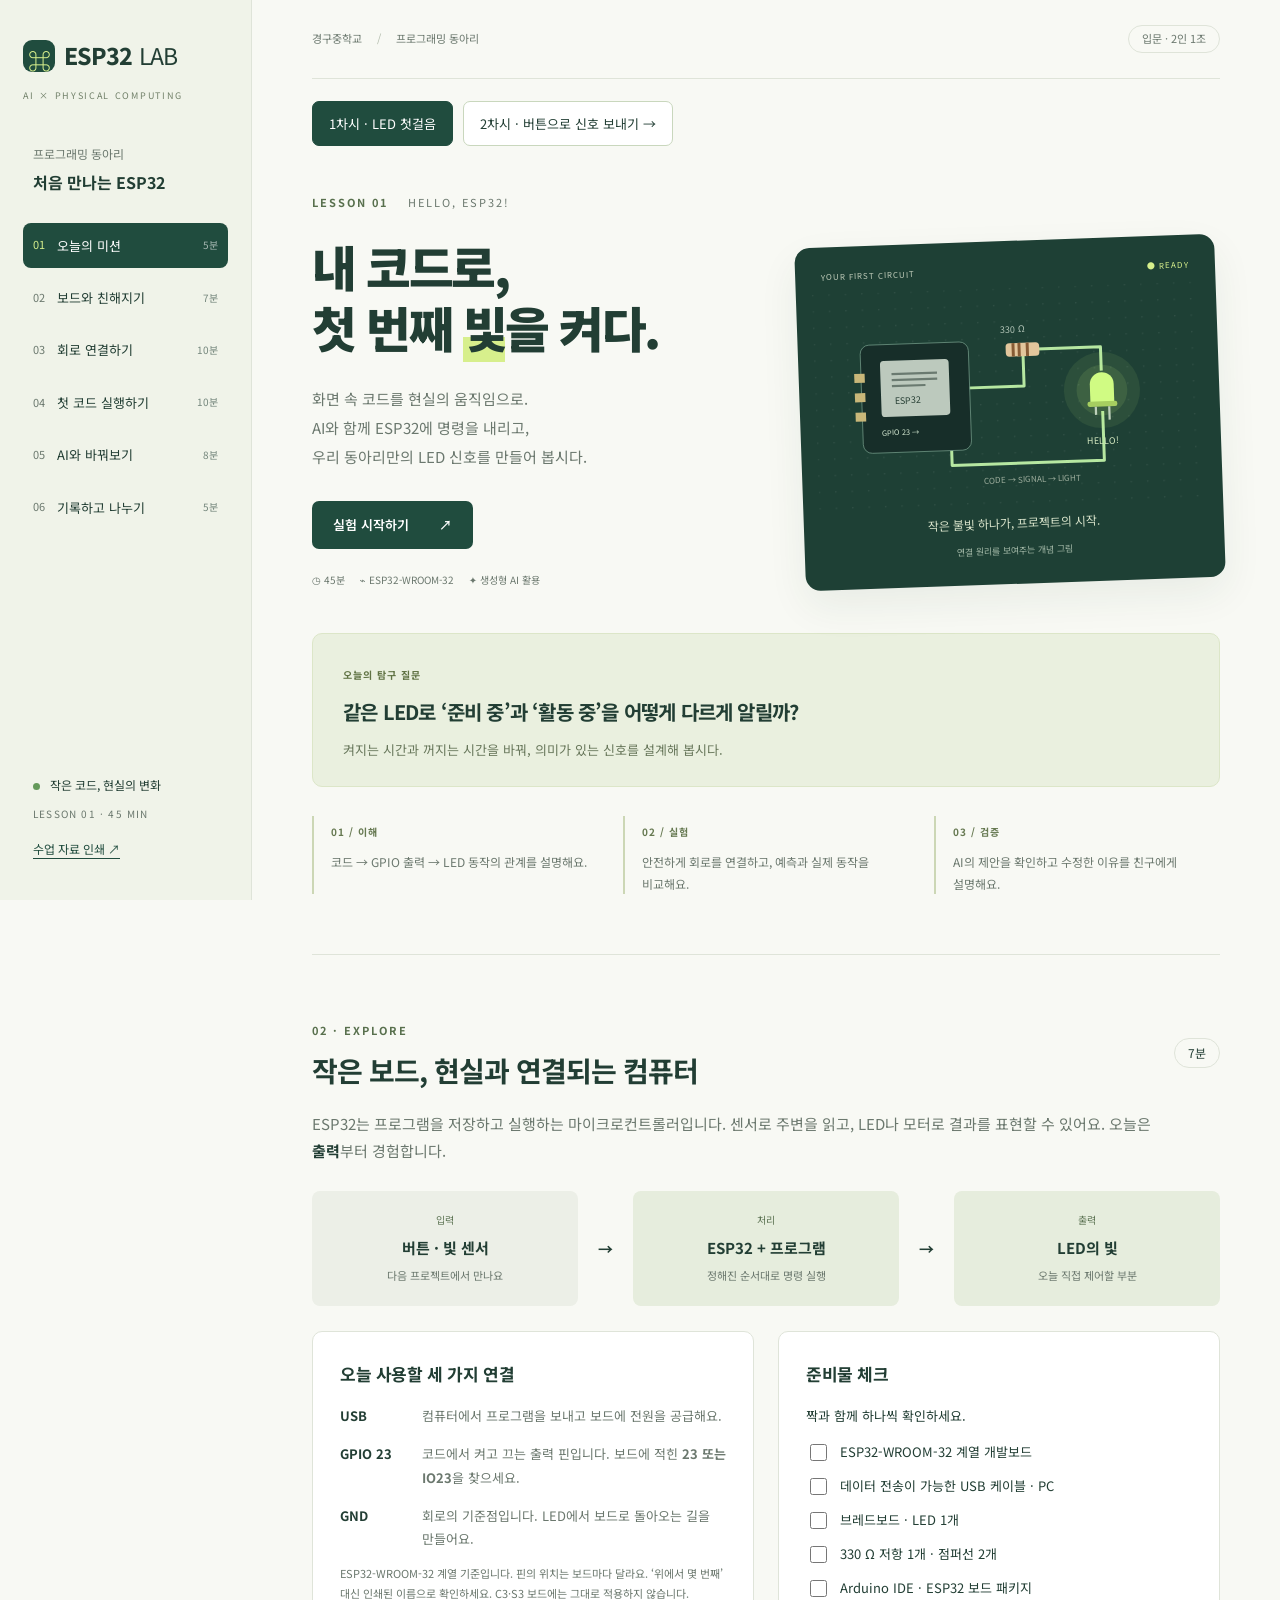
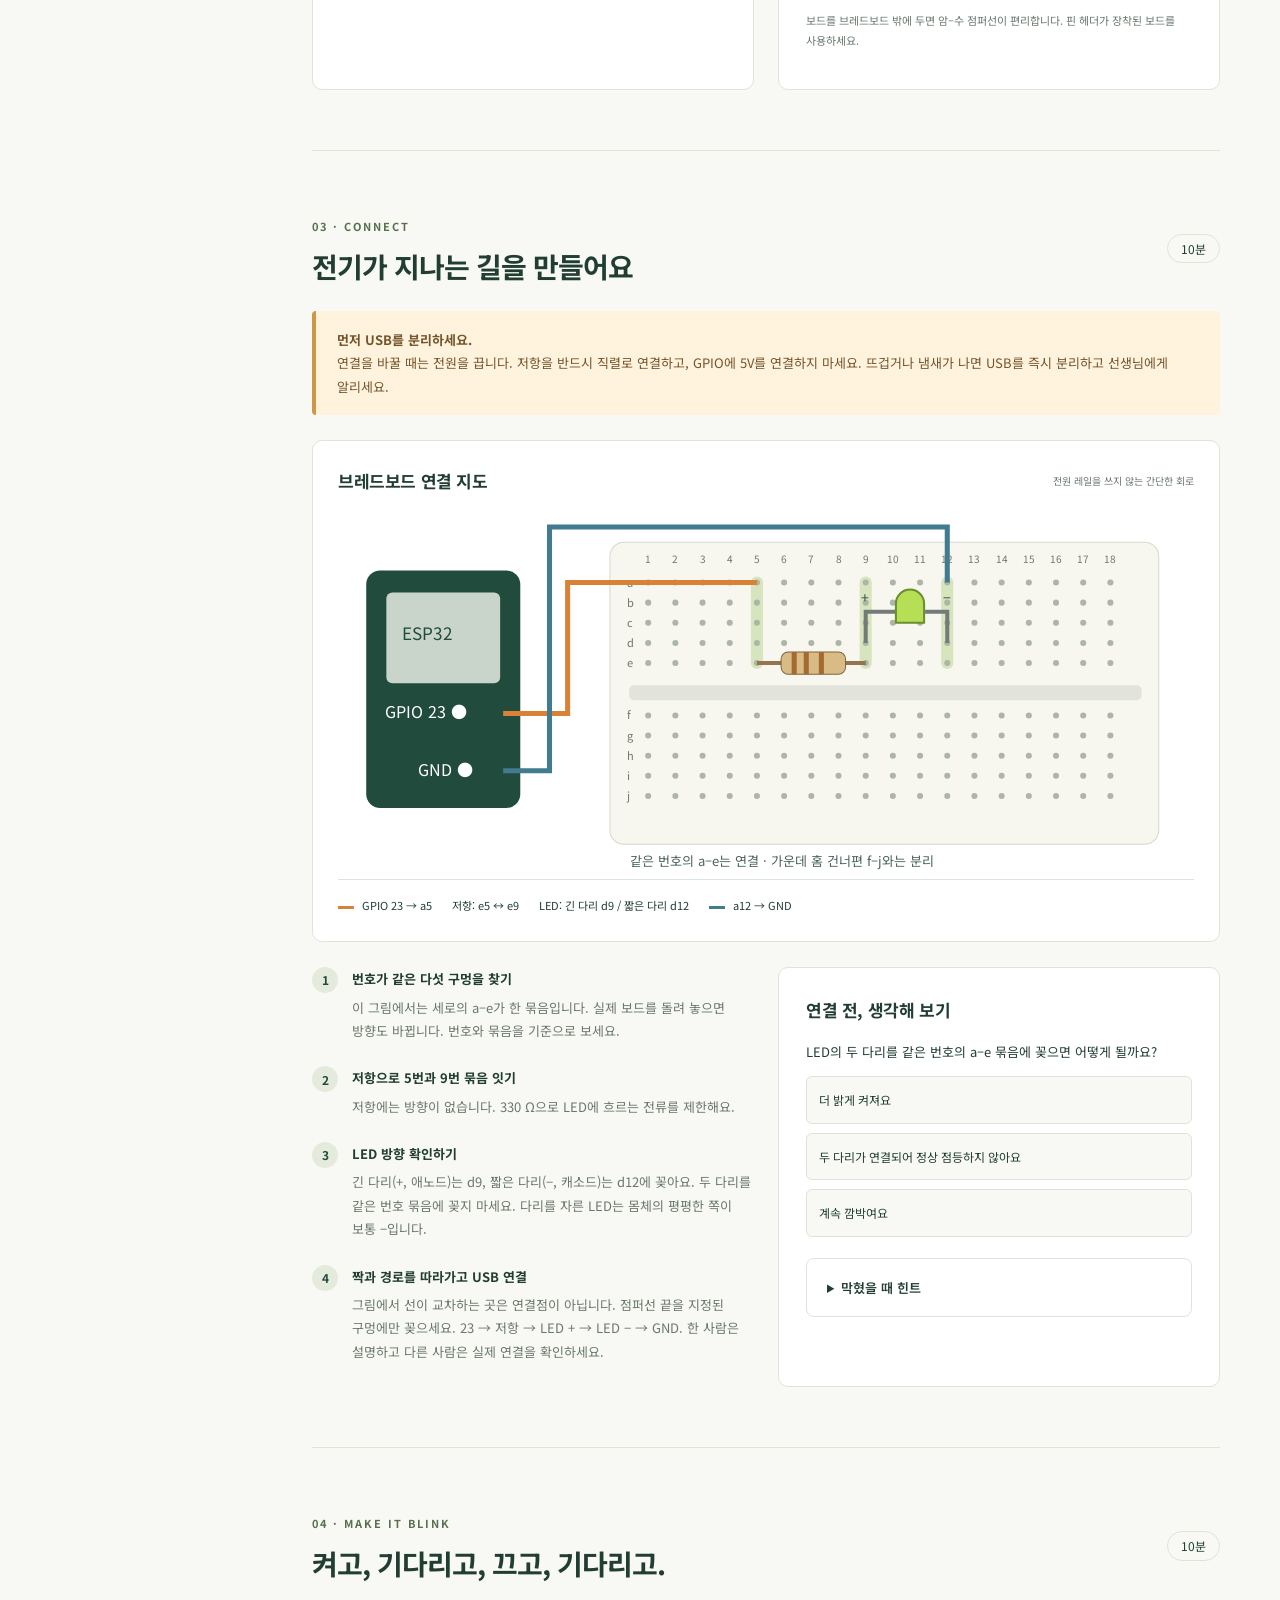
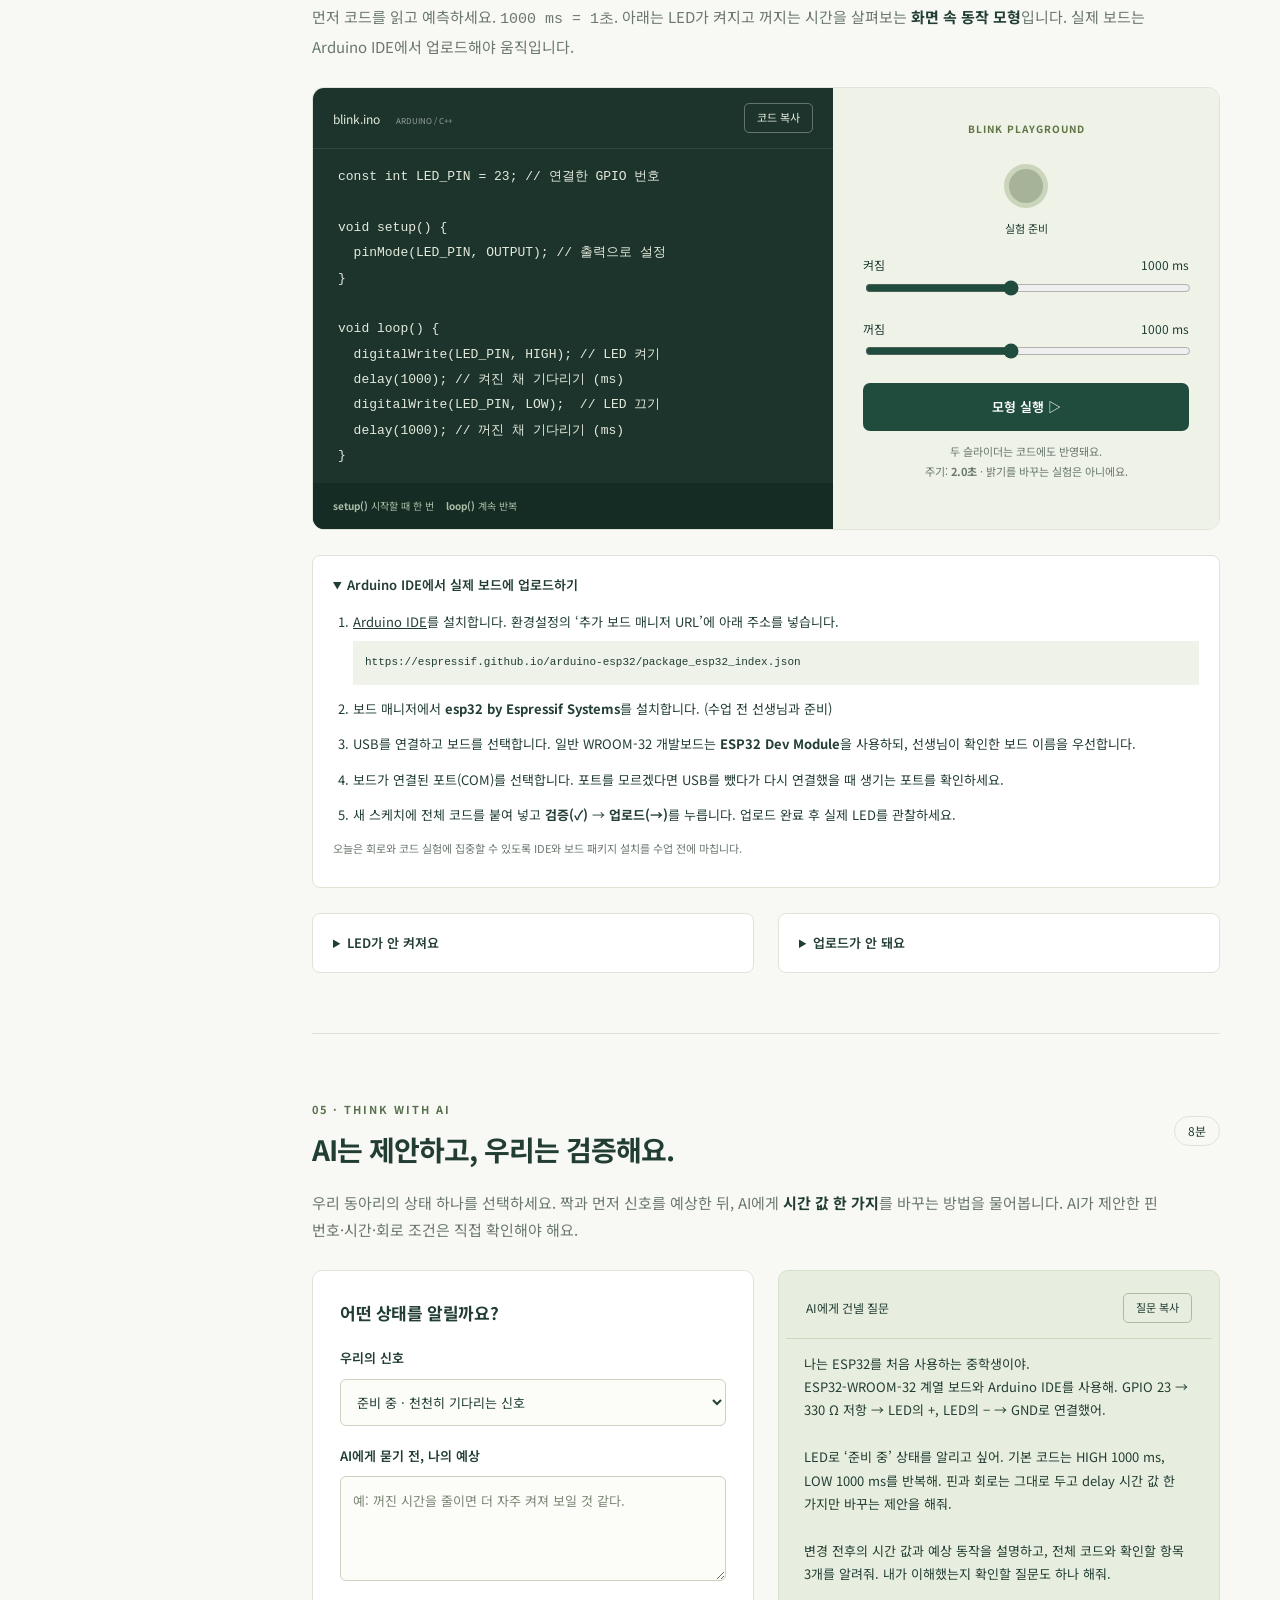
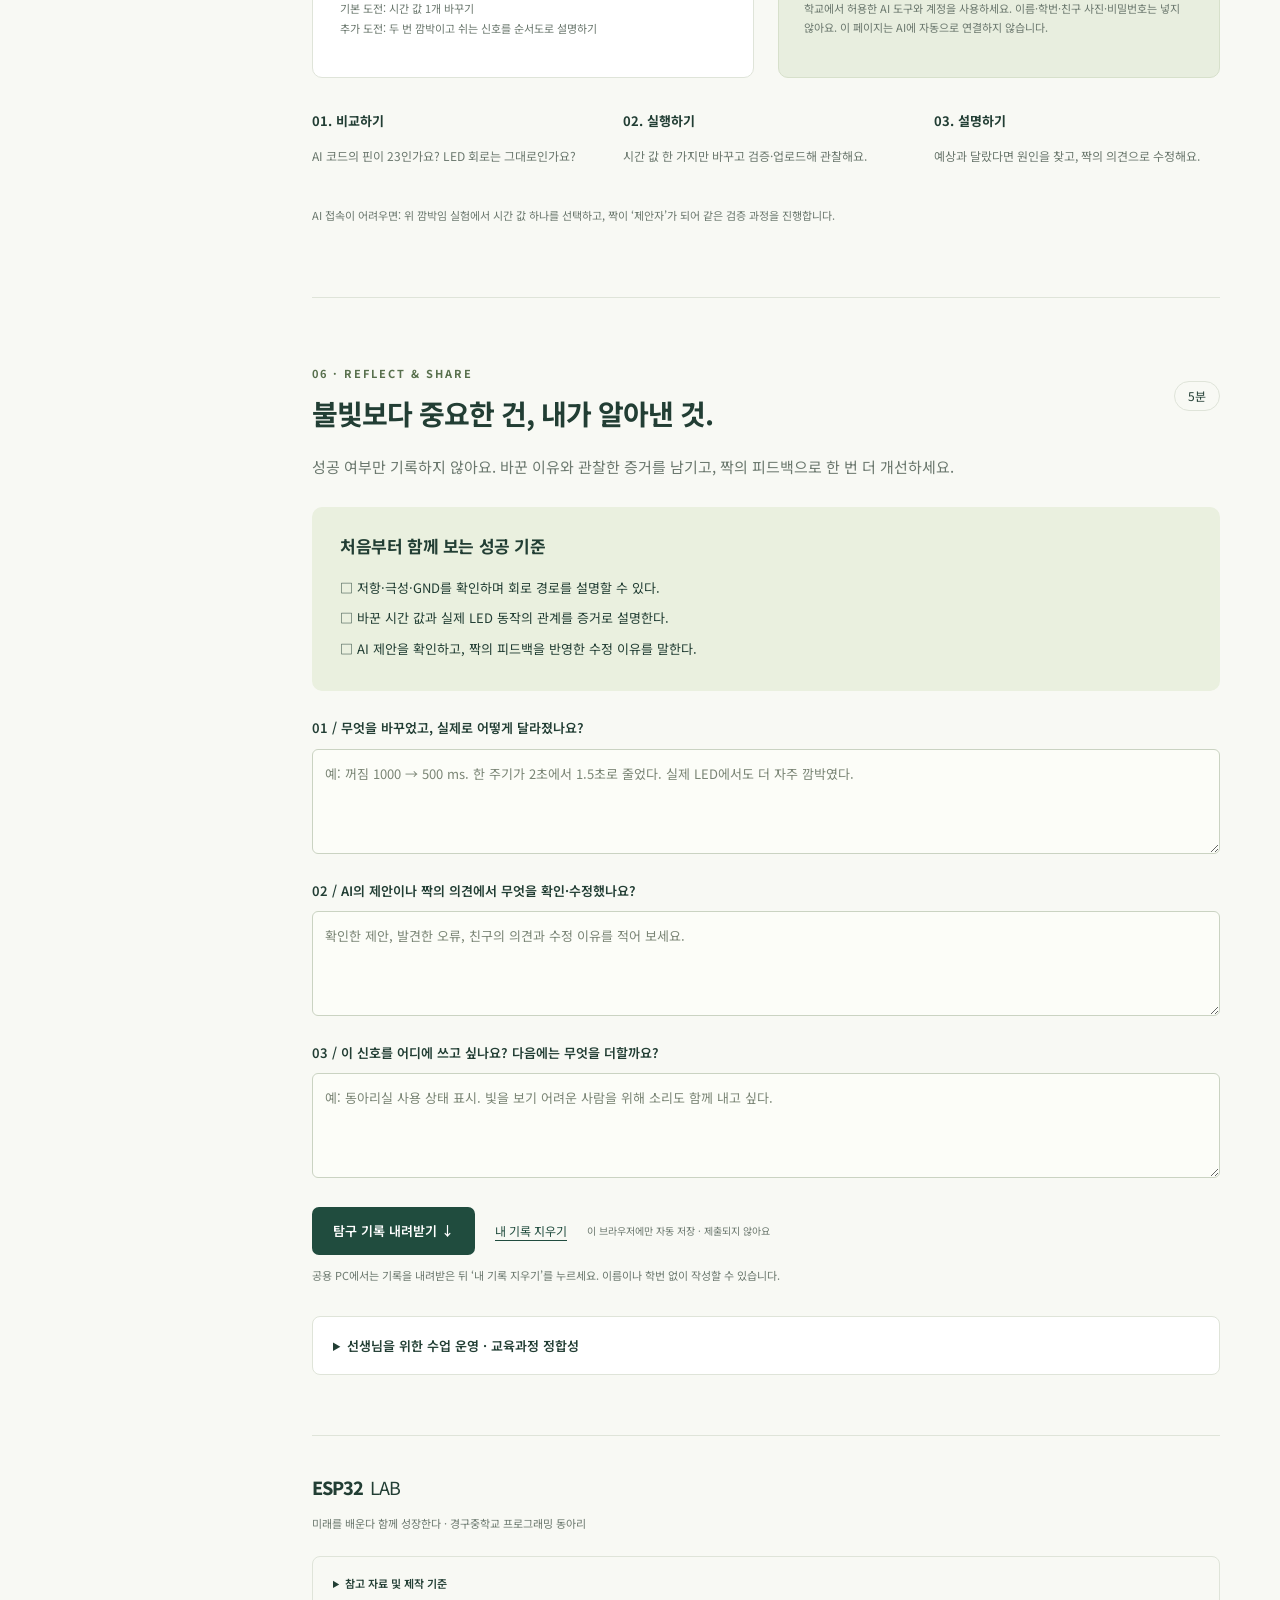
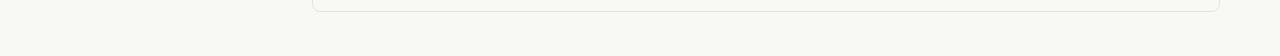
==== commit c0e70e3a: "Add lesson two button input activities to ESP32 course" ====
--- a/esp32/index.html
+++ b/esp32/index.html
@@ -4,7 +4,7 @@
 <body>
 <a class="skip" href="#main">수업 내용으로 건너뛰기</a>
 <aside class="sidebar"><a class="brand" href="#intro"><span class="brand-icon">⌘</span> ESP32 <b>LAB</b></a><p class="side-label">AI × PHYSICAL COMPUTING</p><div class="course-label">프로그래밍 동아리<br><strong>처음 만나는 ESP32</strong></div><nav aria-label="수업 순서"><a href="#intro" class="active"><span>01</span> 오늘의 미션 <small>5분</small></a><a href="#board"><span>02</span> 보드와 친해지기 <small>7분</small></a><a href="#circuit"><span>03</span> 회로 연결하기 <small>10분</small></a><a href="#code"><span>04</span> 첫 코드 실행하기 <small>10분</small></a><a href="#ai"><span>05</span> AI와 바꿔보기 <small>8분</small></a><a href="#reflect"><span>06</span> 기록하고 나누기 <small>5분</small></a></nav><div class="side-bottom"><span class="tiny-led"></span> 작은 코드, 현실의 변화<p>LESSON 01 · 45 MIN</p><button class="text-button" id="print">수업 자료 인쇄 ↗</button></div></aside>
-<main id="main"><header class="topbar"><span>경구중학교 <i>/</i> 프로그래밍 동아리</span><span class="pill">입문 <span aria-hidden="true">·</span> 2인 1조</span></header>
+<main id="main"><header class="topbar"><span>경구중학교 <i>/</i> 프로그래밍 동아리</span><span class="pill">입문 <span aria-hidden="true">·</span> 2인 1조</span></header><div class="lesson-switch" aria-label="차시 선택"><a href="./" aria-current="page">1차시 · LED 첫걸음</a><a href="lesson2.html">2차시 · 버튼으로 신호 보내기 →</a></div>
 <section id="intro" class="hero"><div class="eyebrow">LESSON 01 <span>HELLO, ESP32!</span></div><div class="hero-grid"><div><h1>내 코드로,<br>첫 번째 <em>빛</em>을 켜다.</h1><p class="hero-copy">화면 속 코드를 현실의 움직임으로.<br> AI와 함께 ESP32에 명령을 내리고,<br> 우리 동아리만의 LED 신호를 만들어 봅시다.</p><a class="button" href="#board">실험 시작하기 <span>↗</span></a><div class="hero-meta"><span>◷ 45분</span><span>⌁ ESP32-WROOM-32</span><span>✦ 생성형 AI 활용</span></div></div><div class="hero-visual" aria-label="ESP32에서 저항을 거쳐 LED로 이어지는 개념 그림"><div class="visual-top"><span>YOUR FIRST CIRCUIT</span><span class="live-tag">● READY</span></div><svg viewBox="0 0 520 300" role="img" aria-label="ESP32 GPIO 23, 저항, LED, GND의 닫힌 회로"><defs><pattern id="grid" width="22" height="22" patternUnits="userSpaceOnUse"><circle cx="1" cy="1" r="1" fill="#ffffff18"/></pattern></defs><rect width="520" height="300" fill="url(#grid)"/><path d="M200 132 H280 V83 H384 V115 M384 169 V235 H180 V204" fill="none" stroke="#b6e7a1" stroke-width="4" stroke-linejoin="round"/><rect x="62" y="70" width="145" height="145" rx="12" fill="#172e29" stroke="#749b89"/><rect x="88" y="92" width="92" height="75" rx="5" fill="#bcc9bd"/><path d="M103 110 H164 M103 118 H164 M103 126 H148" stroke="#6a7a70" stroke-width="3"/><text x="106" y="150" font-size="12" fill="#263e34">ESP32</text><text x="88" y="192" font-size="10" fill="#d3e8d1">GPIO 23 →</text><rect x="53" y="108" width="14" height="12" fill="#c9b779"/><rect x="53" y="134" width="14" height="12" fill="#c9b779"/><rect x="53" y="160" width="14" height="12" fill="#c9b779"/><rect x="257" y="74" width="45" height="18" rx="5" fill="#e2c69c"/><path d="M267 74 V92 M275 74 V92 M286 74 V92" stroke="#865b35" stroke-width="4"/><text x="250" y="60" font-size="12" fill="#b1c3b6">330 Ω</text><circle cx="384" cy="141" r="51" fill="#cdf87c" opacity=".08"/><circle cx="384" cy="141" r="34" fill="#cdf87c" opacity=".1"/><path d="M368 158 V133 A16 16 0 0 1 400 133 V158Z" fill="#d0fb83"/><rect x="364" y="156" width="40" height="7" rx="3" fill="#a6ce60"/><path d="M375 163 V174 M393 163 V181" stroke="#bed0bb" stroke-width="3"/><text x="361" y="213" font-size="12" fill="#d5e9c1">HELLO!</text><text x="222" y="261" font-size="11" fill="#9cac9c">CODE → SIGNAL → LIGHT</text></svg><p>작은 불빛 하나가, 프로젝트의 시작.</p><span class="diagram-note">연결 원리를 보여주는 개념 그림</span></div></div><div class="mission"><span class="section-tag">오늘의 탐구 질문</span><h2>같은 LED로 ‘준비 중’과 ‘활동 중’을 어떻게 다르게 알릴까?</h2><p>켜지는 시간과 꺼지는 시간을 바꿔, 의미가 있는 신호를 설계해 봅시다.</p></div><div class="goals"><div><b>01 / 이해</b><p>코드 → GPIO 출력 → LED 동작의 관계를 설명해요.</p></div><div><b>02 / 실험</b><p>안전하게 회로를 연결하고, 예측과 실제 동작을 비교해요.</p></div><div><b>03 / 검증</b><p>AI의 제안을 확인하고 수정한 이유를 친구에게 설명해요.</p></div></div></section>
 <section id="board"><div class="section-head"><div><span class="eyebrow">02 · EXPLORE</span><h2>작은 보드, 현실과 연결되는 컴퓨터</h2></div><span class="duration">7분</span></div><p class="lead">ESP32는 프로그램을 저장하고 실행하는 마이크로컨트롤러입니다. 센서로 주변을 읽고, LED나 모터로 결과를 표현할 수 있어요. 오늘은 <strong>출력</strong>부터 경험합니다.</p><div class="concept-strip"><div><span>입력</span><strong>버튼 · 빛 센서</strong><small>다음 프로젝트에서 만나요</small></div><b>→</b><div class="selected"><span>처리</span><strong>ESP32 + 프로그램</strong><small>정해진 순서대로 명령 실행</small></div><b>→</b><div class="selected"><span>출력</span><strong>LED의 빛</strong><small>오늘 직접 제어할 부분</small></div></div><div class="two-col"><article class="panel"><h3>오늘 사용할 세 가지 연결</h3><dl><dt>USB</dt><dd>컴퓨터에서 프로그램을 보내고 보드에 전원을 공급해요.</dd><dt>GPIO 23</dt><dd>코드에서 켜고 끄는 출력 핀입니다. 보드에 적힌 <b>23 또는 IO23</b>을 찾으세요.</dd><dt>GND</dt><dd>회로의 기준점입니다. LED에서 보드로 돌아오는 길을 만들어요.</dd></dl><p class="note">ESP32-WROOM-32 계열 기준입니다. 핀의 위치는 보드마다 달라요. ‘위에서 몇 번째’ 대신 인쇄된 이름으로 확인하세요. C3·S3 보드에는 그대로 적용하지 않습니다.</p></article><article class="panel materials"><h3>준비물 체크</h3><p>짝과 함께 하나씩 확인하세요.</p><label><input type="checkbox"> ESP32-WROOM-32 계열 개발보드</label><label><input type="checkbox"> 데이터 전송이 가능한 USB 케이블 · PC</label><label><input type="checkbox"> 브레드보드 · LED 1개</label><label><input type="checkbox"> 330 Ω 저항 1개 · 점퍼선 2개</label><label><input type="checkbox"> Arduino IDE · ESP32 보드 패키지</label><p class="note">보드를 브레드보드 밖에 두면 암–수 점퍼선이 편리합니다. 핀 헤더가 장착된 보드를 사용하세요.</p></article></div></section>
 <section id="circuit"><div class="section-head"><div><span class="eyebrow">03 · CONNECT</span><h2>전기가 지나는 길을 만들어요</h2></div><span class="duration">10분</span></div><div class="safety"><b>먼저 USB를 분리하세요.</b> 연결을 바꿀 때는 전원을 끕니다. 저항을 반드시 직렬로 연결하고, GPIO에 5V를 연결하지 마세요. 뜨겁거나 냄새가 나면 USB를 즉시 분리하고 선생님에게 알리세요.</div><div class="circuit-panel"><div class="circuit-title"><h3>브레드보드 연결 지도</h3><span>전원 레일을 쓰지 않는 간단한 회로</span></div><div class="breadboard-scroll" tabindex="0" role="region" aria-label="회로 연결 지도, 작은 화면에서는 좌우로 스크롤"><svg id="breadboard" viewBox="0 0 850 365" role="img" aria-label="GPIO 23에서 a5, e5에서 e9에 저항, d9에서 d12에 LED, a12에서 GND로 연결"><rect x="28" y="58" width="153" height="236" rx="14" fill="#204b3d"/><rect x="48" y="80" width="113" height="90" rx="6" fill="#c9d5cb"/><text x="64" y="127" fill="#204b3d" font-size="17">ESP32</text><text x="47" y="205" fill="white" font-size="16">GPIO 23 ●</text><text x="79" y="262" fill="white" font-size="16">GND ●</text><rect x="270" y="30" width="545" height="300" rx="14" fill="#f7f6ef" stroke="#d6d8ce"/><rect x="289" y="172" width="509" height="15" rx="5" fill="#e2e4db"/><g id="holes"></g><path d="M164 200 H228 V70 H416" fill="none" stroke="#d98235" stroke-width="5"/><path d="M164 257 H210 V15 H605 V70" fill="none" stroke="#427b90" stroke-width="5"/><path d="M416 150 H524" stroke="#96744d" stroke-width="4"/><rect x="440" y="139" width="64" height="22" rx="7" fill="#d9bb86" stroke="#80643f"/><path d="M453 139 V161 M465 139 V161 M480 139 V161" stroke="#a36a32" stroke-width="5"/><path d="M524 130 V99 H554 M583 99 H605 V130" fill="none" stroke="#737b78" stroke-width="4"/><path d="M554 110 V91 A14 14 0 0 1 582 91 V110Z" fill="#b7df56" stroke="#6a8d30" stroke-width="2"/><text x="519" y="90" font-size="14" fill="#345941">+</text><text x="601" y="90" font-size="14" fill="#345941">−</text><text x="290" y="352" font-size="13" fill="#4c6459">같은 번호의 a–e는 연결 · 가운데 홈 건너편 f–j와는 분리</text></svg></div><p class="note mobile-hint">↔ 작은 화면에서는 연결 지도를 좌우로 밀어 보세요.</p><div class="legend"><span><i class="orange"></i> GPIO 23 → a5</span><span>저항: e5 ↔ e9</span><span>LED: 긴 다리 d9 / 짧은 다리 d12</span><span><i class="blue"></i> a12 → GND</span></div></div><div class="two-col"><ol class="steps"><li><b>번호가 같은 다섯 구멍을 찾기</b><p>이 그림에서는 세로의 a–e가 한 묶음입니다. 실제 보드를 돌려 놓으면 방향도 바뀝니다. 번호와 묶음을 기준으로 보세요.</p></li><li><b>저항으로 5번과 9번 묶음 잇기</b><p>저항에는 방향이 없습니다. 330 Ω으로 LED에 흐르는 전류를 제한해요.</p></li><li><b>LED 방향 확인하기</b><p>긴 다리(+, 애노드)는 d9, 짧은 다리(−, 캐소드)는 d12에 꽂아요. 두 다리를 같은 번호 묶음에 꽂지 마세요. 다리를 자른 LED는 몸체의 평평한 쪽이 보통 −입니다.</p></li><li><b>짝과 경로를 따라가고 USB 연결</b><p>그림에서 선이 교차하는 곳은 연결점이 아닙니다. 점퍼선 끝을 지정된 구멍에만 꽂으세요. 23 → 저항 → LED + → LED − → GND. 한 사람은 설명하고 다른 사람은 실제 연결을 확인하세요.</p></li></ol><div class="panel"><h3>연결 전, 생각해 보기</h3><p>LED의 두 다리를 같은 번호의 a–e 묶음에 꽂으면 어떻게 될까요?</p><div class="quiz" data-correct="1"><button data-answer="0">더 밝게 켜져요</button><button data-answer="1">두 다리가 연결되어 정상 점등하지 않아요</button><button data-answer="2">계속 깜박여요</button><p class="feedback" aria-live="polite"></p></div><details><summary>막혔을 때 힌트</summary><p>LED의 양쪽이 서로 다른 전기적 지점에 연결되어야 합니다. 브레드보드 안의 금속 연결을 떠올려 보세요. 긴 전원 레일은 중간이 끊어진 제품도 있어 오늘은 사용하지 않아요.</p></details></div></div></section>
--- a/esp32/style.css
+++ b/esp32/style.css
@@ -1,3 +1,4 @@
 @import url('https://fonts.googleapis.com/css2?family=Noto+Sans+KR:wght@400;500;600;700;800;900&display=swap');
 :root{--paper:#f8f9f4;--ink:#223e34;--muted:#6b786e;--green:#204c3e;--lime:#d7ef8c;--line:#dfe4d9;--white:#fff;--side:252px}*{box-sizing:border-box}html{scroll-behavior:auto;scroll-padding-top:32px}body{margin:0;background:var(--paper);color:var(--ink);font-family:'Noto Sans KR',system-ui,sans-serif;font-size:15px;line-height:1.8;word-break:keep-all}button,input,select,textarea{font:inherit}button,a,input,summary,select,textarea{-webkit-tap-highlight-color:transparent}button,a{touch-action:manipulation}a{color:inherit}button{cursor:pointer}button:focus-visible,a:focus-visible,input:focus-visible,textarea:focus-visible,select:focus-visible,summary:focus-visible{outline:3px solid #af7425;outline-offset:4px}.skip{position:fixed;top:-70px;left:20px;z-index:10;background:white;padding:10px}.skip:focus{top:10px}.sidebar{position:fixed;width:var(--side);height:100dvh;padding:35px 23px;background:#f0f3e9;border-right:1px solid var(--line);display:flex;flex-direction:column}.brand{display:flex;align-items:center;gap:7px;text-decoration:none;font-size:23px;letter-spacing:-1px;font-weight:800}.brand b{font-weight:400}.brand-icon{display:grid;place-items:center;background:var(--green);color:var(--lime);width:32px;height:32px;border-radius:9px;margin-right:2px}.side-label{font-size:9px;letter-spacing:1.7px;margin:12px 0 37px;color:#718069}.course-label{font-size:12px;color:var(--muted);padding-left:10px;line-height:2}.course-label strong{font-size:16px;color:var(--ink)}nav{margin-top:25px;display:grid;gap:7px}nav a{display:flex;gap:12px;align-items:center;padding:11px 10px;text-decoration:none;font-size:13px;border-radius:8px}nav a span{font-size:11px;color:var(--muted)}nav a small{margin-left:auto;font-size:10px;opacity:.6}nav a:hover{background:#e4ebd9}nav a.active{background:var(--green);color:white}nav a.active span{color:var(--lime)}.side-bottom{margin-top:auto;font-size:12px;padding:25px 10px 0}.side-bottom p{font-size:10px;letter-spacing:1.2px;color:var(--muted)}.tiny-led{display:inline-block;width:7px;height:7px;border-radius:50%;background:#64995a;margin-right:7px}main{margin-left:var(--side);max-width:1550px;padding:0 60px}.topbar{display:flex;justify-content:space-between;align-items:center;font-size:11px;color:var(--muted);padding:25px 0;border-bottom:1px solid var(--line)}.topbar i{margin:0 12px;font-style:normal;color:#b3bcac}.pill{padding:3px 13px;border:1px solid var(--line);border-radius:20px}section{padding:60px 0;border-bottom:1px solid var(--line)}.hero{padding-top:47px}.eyebrow{font-size:11px;font-weight:700;letter-spacing:2px;color:#58704d}.eyebrow span{font-weight:400;margin-left:15px;color:var(--muted)}.hero-grid{display:grid;grid-template-columns:1.08fr 1fr;gap:34px;align-items:center;margin-top:23px}h1{font-size:clamp(35px,3.8vw,58px);line-height:1.26;letter-spacing:-2.5px;margin:0 0 25px;font-weight:900}h1 em{font-style:normal;position:relative;white-space:nowrap;background:linear-gradient(transparent 65%,var(--lime) 65%)}.hero-copy{font-size:15px;color:var(--muted);line-height:1.95}.button{display:inline-flex;gap:30px;align-items:center;justify-content:center;background:var(--green);color:white;border:0;border-radius:7px;padding:12px 21px;text-decoration:none;font-weight:600;font-size:13px}.button:hover{background:#2e6350}.hero .button{margin-top:15px}.hero-meta{display:flex;flex-wrap:wrap;gap:15px;font-size:10px;color:var(--muted);margin-top:22px}.hero-visual{background:#1e4035;border-radius:15px;overflow:hidden;padding:23px 16px;text-align:center;box-shadow:0 16px 40px #23433112;transform:rotate(-2deg)}.visual-top{display:flex;justify-content:space-between;color:#bfcbb9;font-size:8px;letter-spacing:1px;padding:0 10px}.live-tag{color:var(--lime)}.hero-visual svg{display:block;width:100%;margin-top:10px}.hero-visual p{color:#d6e1c9;font-size:12px;margin:0}.diagram-note{font-size:9px;color:#a4b9a8}.mission{margin-top:44px;background:#eaf0df;border:1px solid #dce6c8;border-radius:10px;padding:25px 30px}.section-tag{font-size:10px;letter-spacing:1px;color:#607344;font-weight:700}.mission h2{font-size:20px;letter-spacing:-.8px;margin:8px 0}.mission p{font-size:13px;margin:0;color:#69785c}.goals{display:grid;grid-template-columns:repeat(3,1fr);gap:25px;margin-top:29px}.goals>div{border-left:2px solid #ccd7b5;padding-left:17px}.goals b{font-size:10px;letter-spacing:1px;color:#667951}.goals p{font-size:12px;margin:8px 0 0;color:var(--muted)}.section-head{display:flex;justify-content:space-between;gap:20px;align-items:center;margin-bottom:20px}.section-head h2{font-size:28px;line-height:1.4;letter-spacing:-1px;margin:9px 0 0}.duration{font-size:12px;border:1px solid var(--line);border-radius:20px;padding:3px 13px;white-space:nowrap}.lead{color:var(--muted);max-width:850px;margin:0 0 27px}.lead strong{color:var(--ink)}h3{font-size:17px;margin:0 0 14px;letter-spacing:-.4px}.two-col{display:grid;grid-template-columns:1fr 1fr;gap:24px;margin-top:25px}.panel{background:white;border:1px solid var(--line);padding:27px;border-radius:10px}.panel>p{font-size:13px}.concept-strip{display:flex;align-items:center;gap:20px}.concept-strip>div{flex:1;padding:20px;background:#ecefe7;border-radius:8px;text-align:center}.concept-strip .selected{background:#e6eddd}.concept-strip span,.concept-strip strong,.concept-strip small{display:block}.concept-strip span{font-size:10px;color:#5d7454}.concept-strip strong{margin:5px 0}.concept-strip small{font-size:11px;color:var(--muted)}dl{display:grid;grid-template-columns:70px 1fr;gap:15px 12px;font-size:13px}dt{font-weight:700}dd{margin:0;color:var(--muted)}.note{font-size:11px!important;color:var(--muted);line-height:1.8}.materials label{display:flex;gap:10px;align-items:flex-start;margin:10px 0;font-size:13px}input[type=checkbox]{width:17px;height:17px;accent-color:var(--green);flex-shrink:0;margin-top:4px}.safety{background:#fff3de;border-left:4px solid #ce9744;border-radius:4px;padding:17px 21px;color:#73552c;font-size:13px;margin:25px 0}.safety b{display:block}.circuit-panel{background:white;border:1px solid var(--line);border-radius:10px;padding:25px}.circuit-title{display:flex;justify-content:space-between;align-items:center}.circuit-title h3{margin:0}.circuit-title span{font-size:10px;color:var(--muted)}#breadboard{display:block;width:100%;height:auto;margin-top:15px}.legend{display:flex;flex-wrap:wrap;gap:12px 20px;font-size:11px;border-top:1px solid var(--line);padding-top:16px}.legend i{display:inline-block;width:16px;height:3px;vertical-align:middle;margin-right:5px}.orange{background:#d98235}.blue{background:#427b90}.steps{list-style:none;counter-reset:step;padding:0;margin:0}.steps li{counter-increment:step;position:relative;padding-left:40px;margin-bottom:24px;font-size:13px}.steps li:before{content:counter(step);position:absolute;left:0;top:0;display:grid;place-items:center;width:26px;height:26px;border-radius:50%;background:#e5ebdc;color:var(--green);font-size:12px;font-weight:700}.steps p{margin:5px 0;color:var(--muted)}.quiz{display:grid;gap:9px}.quiz button{padding:12px;border:1px solid var(--line);border-radius:6px;background:var(--paper);color:var(--ink);font-size:12px;text-align:left}.quiz button.correct{background:#e4efd0;border-color:#7e9f4c}.quiz button.wrong{background:#fff0e4;border-color:#cc935e}.feedback{font-size:12px;margin:2px 0 10px}.lab{display:grid;grid-template-columns:1.35fr 1fr;border:1px solid var(--line);border-radius:12px;overflow:hidden}.code-side{background:#1d342d;color:#e4eadb;min-width:0}.code-toolbar{padding:15px 20px;display:flex;align-items:center;justify-content:space-between;border-bottom:1px solid #ffffff18;font-size:12px;gap:10px}.code-toolbar small{font-size:8px;margin-left:13px;opacity:.6}.code-toolbar button{background:transparent;color:inherit;border:1px solid #ffffff50;padding:4px 12px;border-radius:5px;font-size:11px}pre{overflow:auto;padding:15px 25px;margin:0;font:13px/1.95 Consolas,monospace;tab-size:2}code{font-family:Consolas,monospace}.code-notes{display:flex;flex-wrap:wrap;gap:12px;padding:14px 20px;background:#152c24;color:#adbea9;font-size:10px}.sim-side{padding:25px 30px;background:#eef2e7;text-align:center}.sim-led{width:44px;height:44px;background:#a6b398;border:5px solid #cbd5bb;border-radius:50%;margin:24px auto 6px}.sim-led.on{background:#b9eb56;box-shadow:0 0 0 12px #c9e79444,0 0 35px #bce867}.sim-side>p{font-size:11px}.sim-side label{display:flex;justify-content:space-between;font-size:12px;margin-top:15px}.sim-side input{width:100%;accent-color:var(--green)}.sim-side .button{margin:17px 0 0;width:100%}details{border:1px solid var(--line);border-radius:8px;padding:17px 20px;background:#fff;font-size:13px}summary{cursor:pointer;font-weight:600}details p{color:var(--muted)}.setup{margin-top:25px}.setup ol{padding-left:20px}.setup li{margin:12px 0}.url-code{display:block;overflow-wrap:anywhere;background:#eef2e8;padding:12px;margin-top:8px;font-size:11px}.field-label,.journal>label{display:block;font-size:13px;font-weight:600;margin:18px 0 9px}select,textarea{width:100%;border:1px solid #cad3c2;border-radius:6px;padding:12px;background:#fcfdf8;color:var(--ink);font-size:13px}textarea{min-height:105px;resize:vertical;line-height:1.8}textarea::placeholder{color:#7a8575}.prompt-card{background:#e8eedf;border:1px solid #d7e0cb;border-radius:10px;padding:7px 7px 17px}.prompt-card .code-toolbar{border-color:#cdd8bc}.prompt-card button{border-color:#adbca1}.prompt-card>p{padding:0 18px;font-size:13px;white-space:pre-line}.verify-row{display:grid;grid-template-columns:repeat(3,1fr);gap:25px;margin:28px 0}.verify-row b{font-size:13px}.verify-row p{font-size:12px;color:var(--muted)}.rubric{padding:24px 28px;background:#eaf0df;border-radius:10px;margin:25px 0}.rubric p{font-size:13px;margin:7px 0}.journal-actions{display:flex;gap:20px;align-items:center;flex-wrap:wrap;margin-top:22px}.text-button{border:0;background:transparent;padding:5px 0;color:var(--green);font-size:12px;text-decoration:underline;text-underline-offset:4px}#save-status{font-size:10px;color:var(--muted)}.teacher{margin-top:30px}footer{padding:35px 0 45px}footer .brand{font-size:18px}footer>p{font-size:11px;color:var(--muted)}footer details{margin-top:22px;background:transparent;font-size:11px}#toast{position:fixed;bottom:25px;left:50%;transform:translateX(-50%);background:var(--green);color:white;border-radius:8px;padding:12px 22px;font-size:13px;box-shadow:0 4px 20px #0002;z-index:20;display:none}#toast.show{display:block}@media(min-width:1600px){main{padding-left:85px;padding-right:85px}}@media(max-width:1150px){:root{--side:215px}.sidebar{padding:30px 15px}main{padding:0 32px}.hero-grid{gap:23px}h1{font-size:42px}.hero-meta{gap:10px}.section-head h2{font-size:24px}.lab{grid-template-columns:1.2fr 1fr}.sim-side{padding:25px 20px}}@media(max-width:850px){:root{--side:0px}.sidebar{position:relative;width:100%;height:auto;padding:17px 23px}.sidebar .brand{font-size:21px}.side-label,.course-label,.side-bottom{display:none}nav{display:flex;overflow-x:auto;gap:5px;margin-top:15px;padding-bottom:3px}nav a{flex-shrink:0;padding:7px 10px;font-size:11px}nav a small{display:none}main{padding:0 25px}.topbar{padding:18px 0}.hero-grid{grid-template-columns:1fr 1fr}h1{font-size:39px}.hero-copy{font-size:13px}.hero-visual{padding:20px 10px}section{padding:45px 0}.two-col{gap:17px}.panel{padding:21px}}@media(max-width:600px){main{padding:0 20px}.hero{padding-top:30px}.hero-grid,.two-col,.lab{grid-template-columns:1fr}.hero-grid{gap:35px}h1{font-size:43px}.hero-copy br{display:none}.hero-visual{max-width:430px;width:100%;transform:rotate(0deg)}.hero-meta{font-size:10px}.mission{padding:20px;margin-top:30px}.mission h2{font-size:18px}.goals{gap:14px;grid-template-columns:1fr}.goals p{margin-top:3px}.section-head h2{font-size:24px}.lead{font-size:13px}.concept-strip{gap:7px}.concept-strip>div{padding:13px 7px}.concept-strip strong{font-size:12px}.concept-strip small{font-size:9px}.circuit-panel{padding:14px}.circuit-title{display:block}.circuit-title span{display:block;margin-top:5px}.legend{font-size:10px;gap:8px 15px}#breadboard{min-height:180px}.verify-row{grid-template-columns:1fr;gap:10px}.verify-row p{margin:5px 0}.journal-actions{gap:12px}.topbar{font-size:10px}.duration{font-size:10px}.eyebrow{font-size:10px}.hero-meta span{white-space:nowrap}}@media(prefers-reduced-motion:reduce){html{scroll-behavior:auto}}@media print{body{font-size:11px;background:white}.sidebar,.topbar,.hero-visual,.skip,#toast,.journal-actions,button,input[type=range]{display:none!important}main{margin:0;padding:0}section{padding:20px 0;break-inside:auto}h1{font-size:32px}.hero-grid{display:block}.hero-meta{margin-top:10px}.mission{margin-top:20px}.two-col{gap:15px}.lab{grid-template-columns:1.3fr 1fr}pre{font-size:11px;white-space:pre-wrap}.code-side{background:#fff;color:#000}.code-notes{background:#fff;color:#333}details{break-inside:avoid}textarea{min-height:70px}.hero .button{display:none}footer{padding:15px 0}*{print-color-adjust:exact;-webkit-print-color-adjust:exact}}
 .breadboard-scroll{overflow-x:auto}.mobile-hint{display:none}@media(max-width:600px){#breadboard{min-width:650px}.mobile-hint{display:block}}@media print{#breadboard{min-width:0}.mobile-hint{display:none}}
+.lesson-switch{display:flex;gap:10px;flex-wrap:wrap;margin:22px 0 0}.lesson-switch a{font-size:13px;text-decoration:none;border:1px solid #c9d7bd;padding:10px 16px;border-radius:7px;background:white}.lesson-switch a[aria-current=page]{background:var(--green);color:white;border-color:var(--green)}.lesson-switch a:hover{outline:2px solid #a5ba8a}.signal-flow{display:grid;gap:6px;text-align:center;padding:18px 0}.signal-flow span{font-weight:700;font-size:21px}.signal-flow small{display:block;font-size:11px;font-weight:400;color:var(--muted)}.button-diagram{width:100%;height:auto}.lesson2-code{margin-top:25px}.lesson2-code>.panel{border:0;border-radius:0}.model-checkbox{justify-content:center!important;gap:8px;align-items:center}.model-checkbox input{width:auto!important}#hold-button{touch-action:none;user-select:none}#hold-button:active{background:#648446}.table-scroll{overflow:auto}.test-table{width:100%;border-collapse:collapse;font-size:13px}.test-table caption{text-align:left;padding:12px 0;font-weight:600}.test-table th,.test-table td{padding:14px;text-align:left;border:1px solid var(--line)}.test-table th{background:#eaf0df}.test-table input{width:100%;min-width:160px;padding:10px;border:1px solid #cad3c2;border-radius:5px;background:white;color:var(--ink);font-size:12px}@media(max-width:600px){.lesson-switch a{font-size:11px;padding:9px 10px}.signal-flow span{font-size:18px}.test-table th,.test-table td{padding:9px}}@media print{.lesson-switch{display:none}.test-table input{min-width:0}.signal-flow{padding:0}}
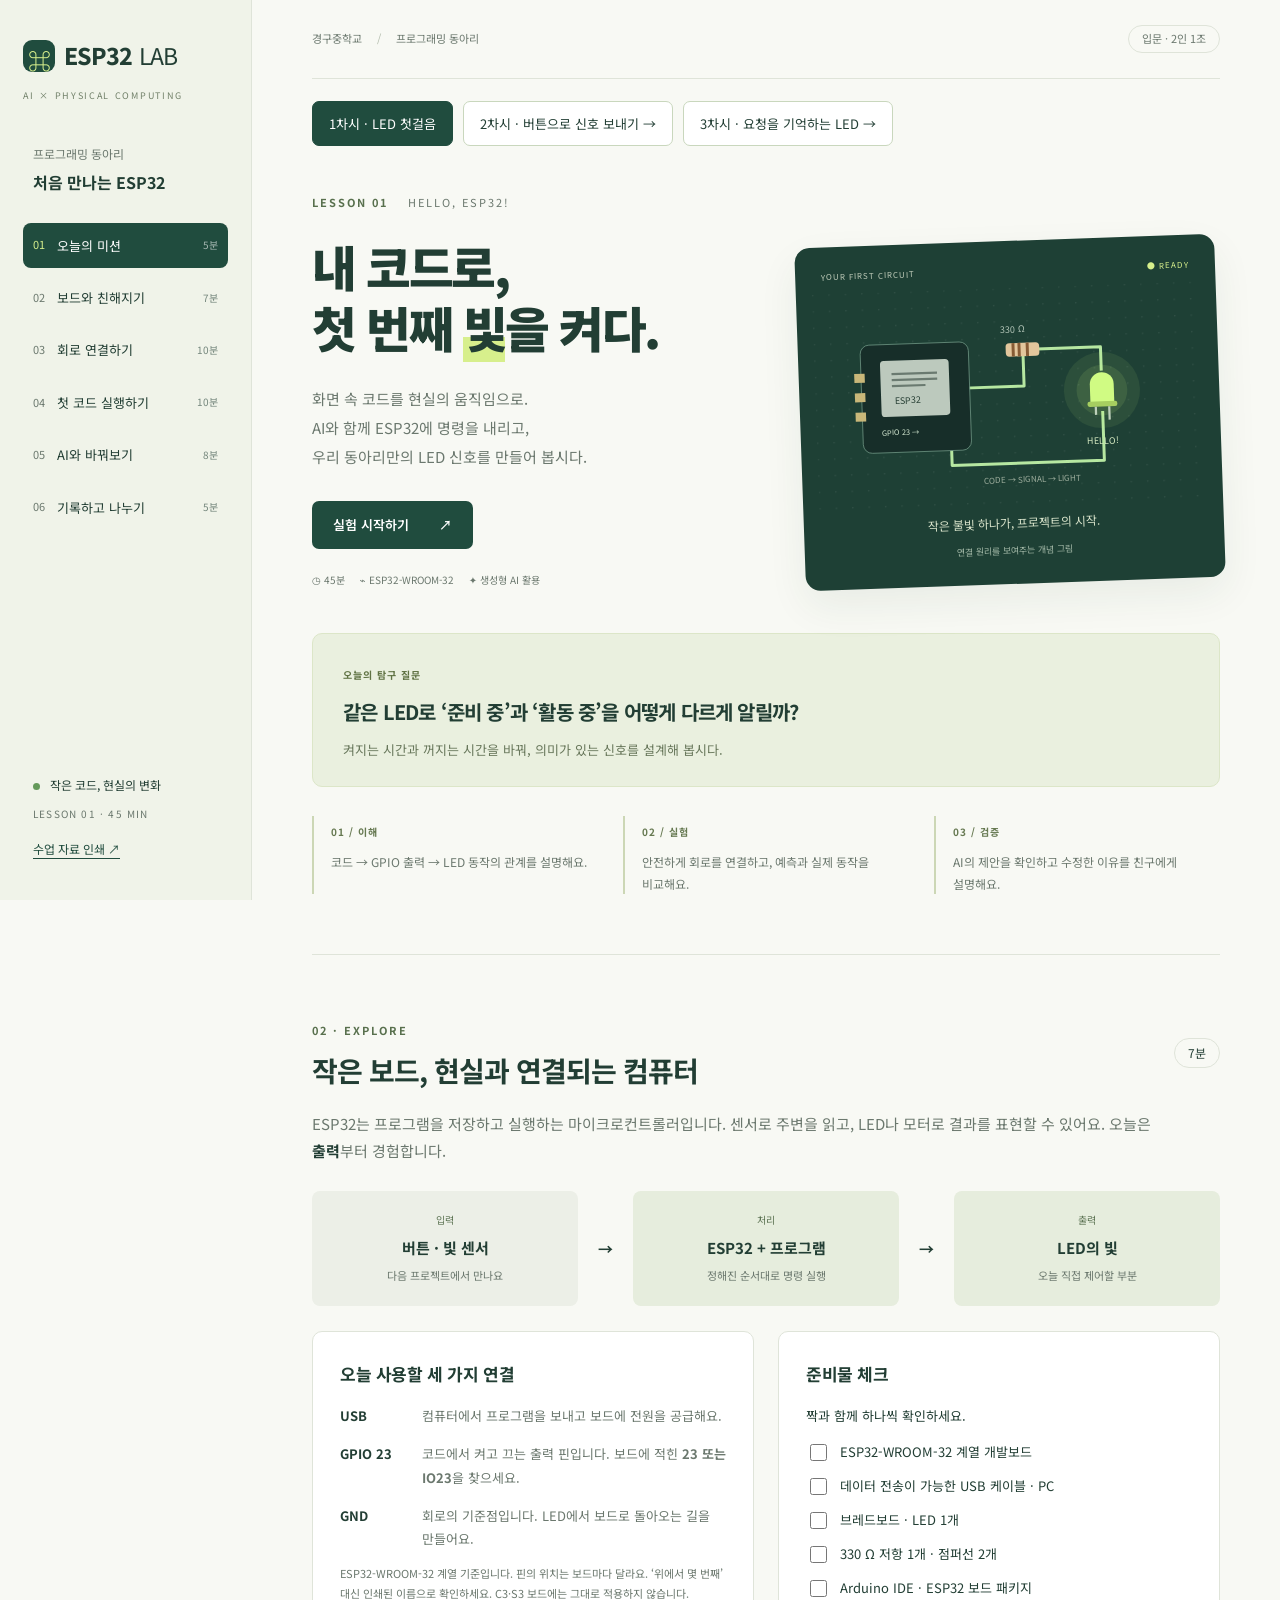
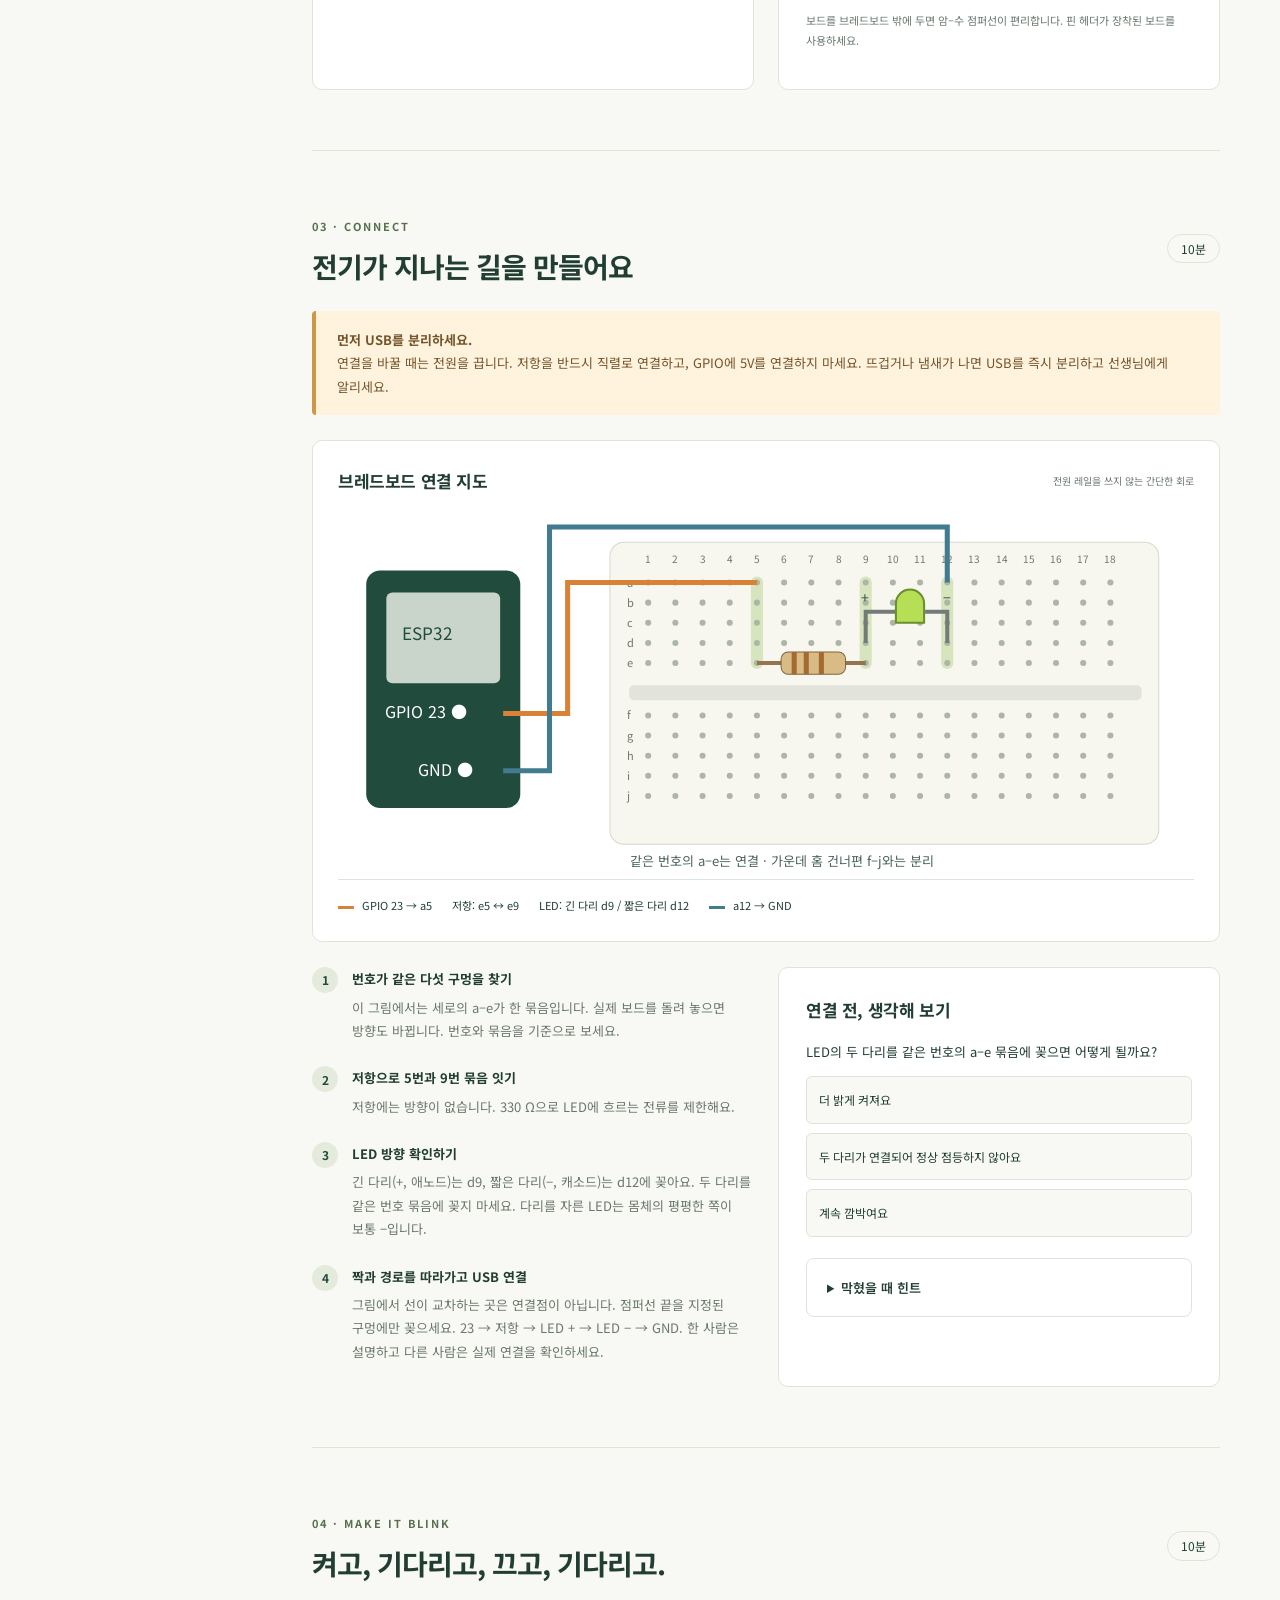
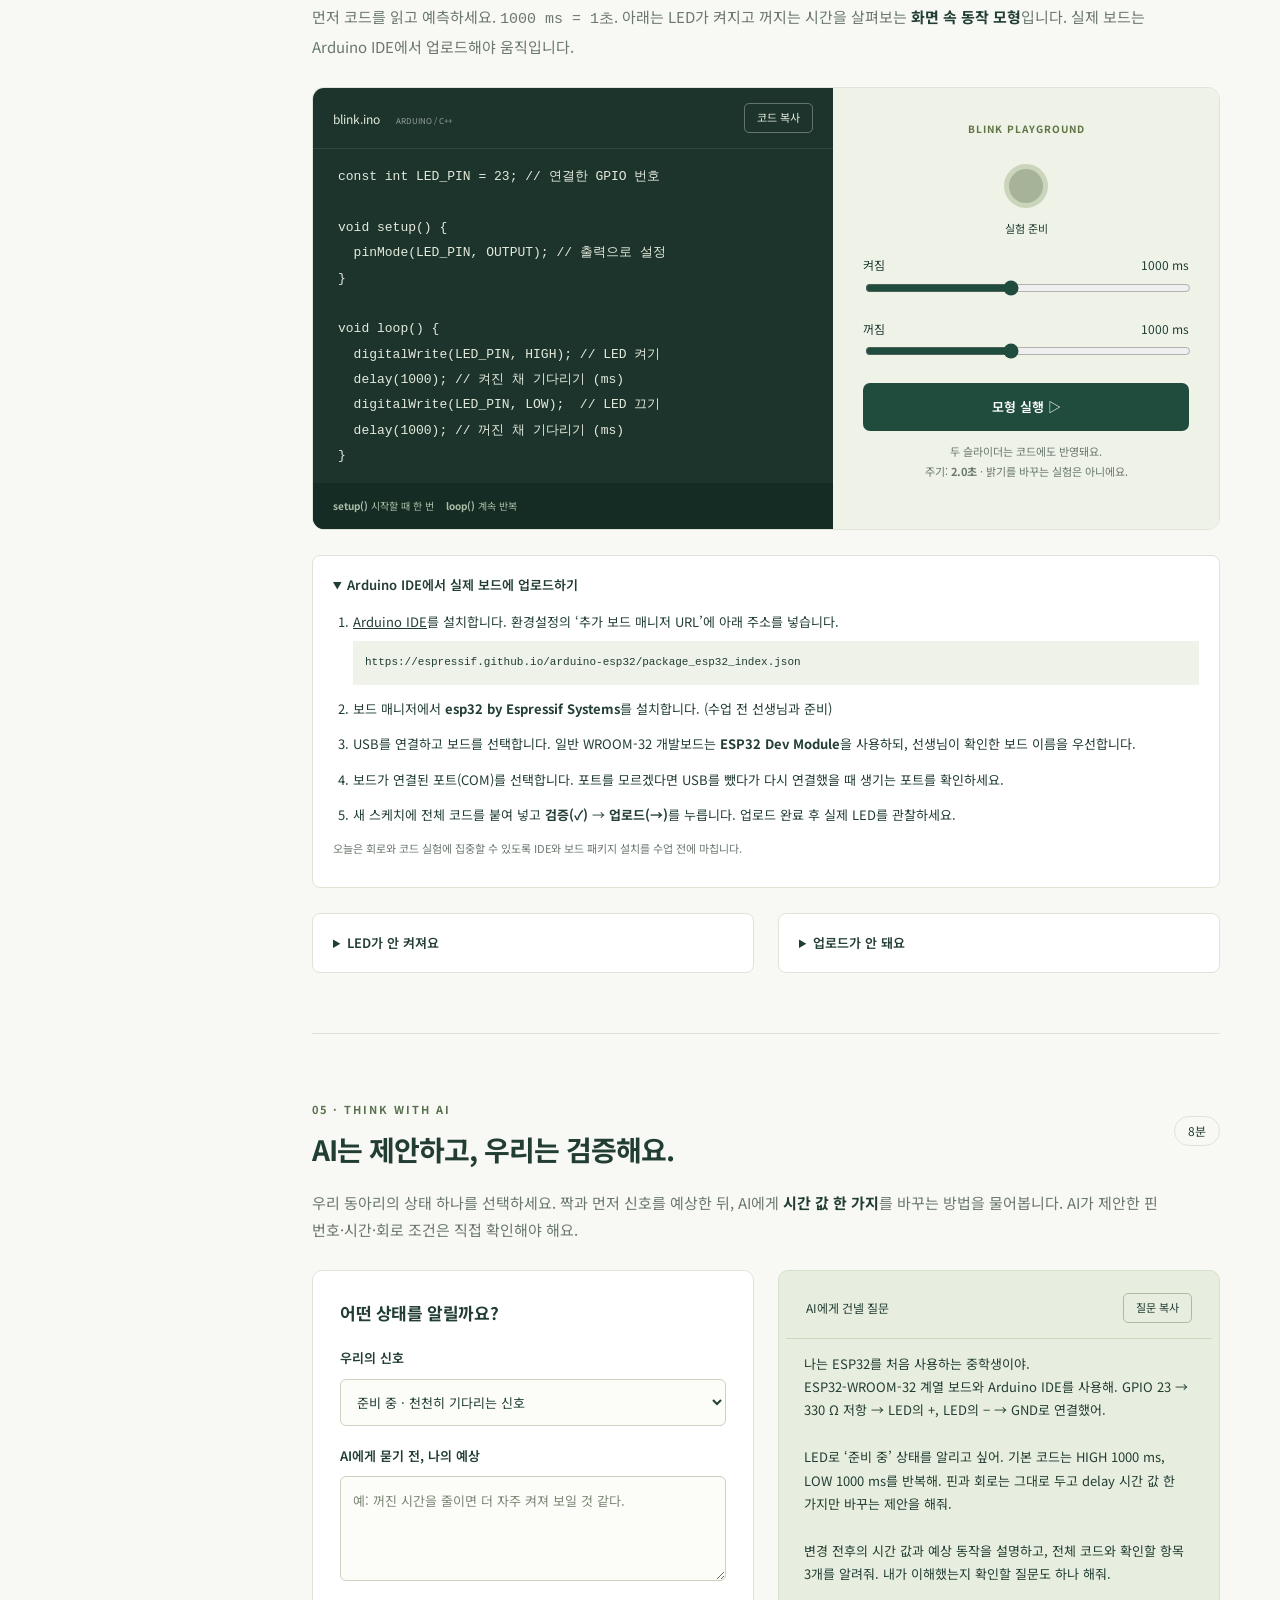
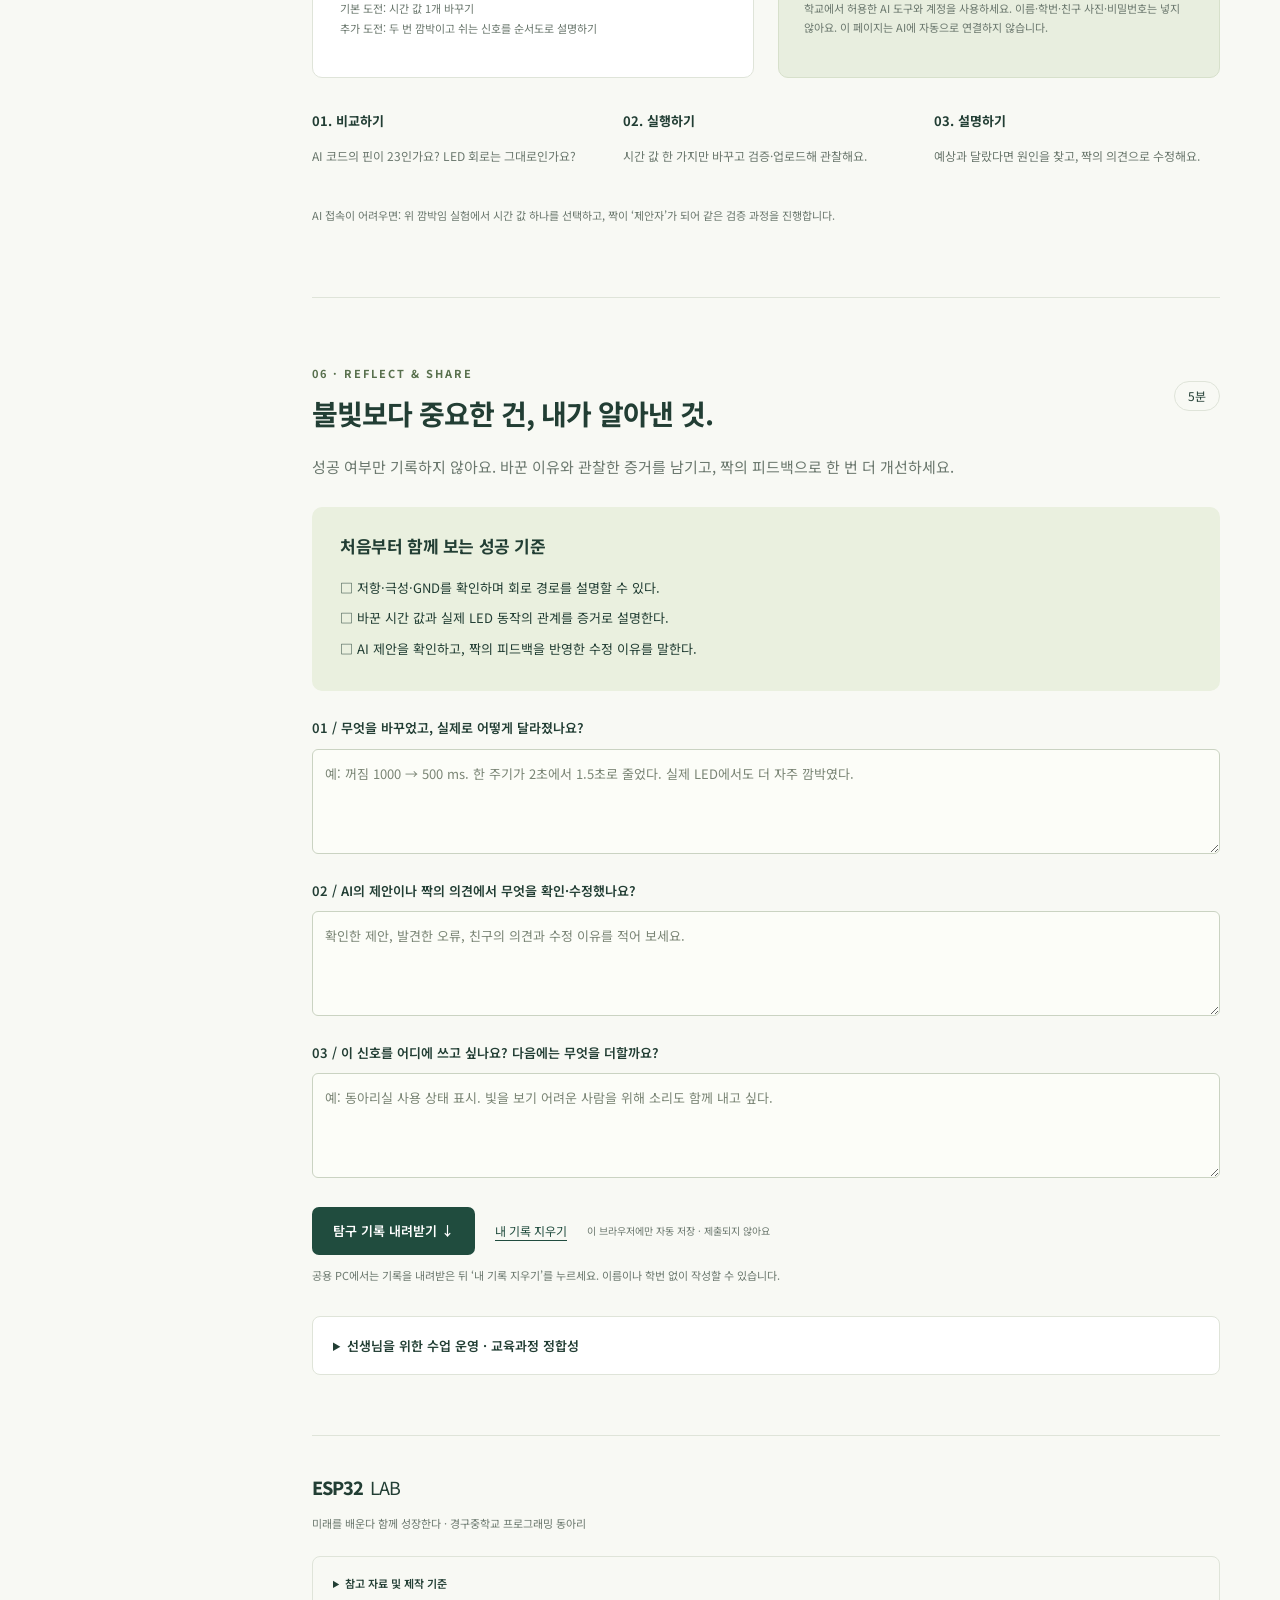
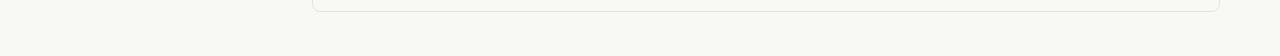
==== commit 2ce27d25: "Add lesson three request memory and button state activities" ====
--- a/esp32/index.html
+++ b/esp32/index.html
@@ -1,10 +1,10 @@
 <!doctype html>
 <html lang="ko">
-<head><meta charset="utf-8"><meta name="viewport" content="width=device-width,initial-scale=1"><meta name="theme-color" content="#153d35"><meta name="description" content="생성형 AI와 함께하는 중학생 ESP32 첫 프로젝트. 브레드보드에 LED를 연결하고 나만의 신호를 만들어 보세요."><title>첫 번째 빛을 켜다 · ESP32 LAB</title><link rel="stylesheet" href="style.css"><script src="app.js" defer></script></head>
+<head><meta charset="utf-8"><meta name="viewport" content="width=device-width,initial-scale=1"><meta name="theme-color" content="#153d35"><meta name="description" content="생성형 AI와 함께하는 중학생 ESP32 첫 프로젝트. 브레드보드에 LED를 연결하고 나만의 신호를 만들어 보세요."><title>첫 번째 빛을 켜다 · ESP32 LAB</title><link rel="stylesheet" href="style.css?v=lesson3"><script src="app.js" defer></script></head>
 <body>
 <a class="skip" href="#main">수업 내용으로 건너뛰기</a>
 <aside class="sidebar"><a class="brand" href="#intro"><span class="brand-icon">⌘</span> ESP32 <b>LAB</b></a><p class="side-label">AI × PHYSICAL COMPUTING</p><div class="course-label">프로그래밍 동아리<br><strong>처음 만나는 ESP32</strong></div><nav aria-label="수업 순서"><a href="#intro" class="active"><span>01</span> 오늘의 미션 <small>5분</small></a><a href="#board"><span>02</span> 보드와 친해지기 <small>7분</small></a><a href="#circuit"><span>03</span> 회로 연결하기 <small>10분</small></a><a href="#code"><span>04</span> 첫 코드 실행하기 <small>10분</small></a><a href="#ai"><span>05</span> AI와 바꿔보기 <small>8분</small></a><a href="#reflect"><span>06</span> 기록하고 나누기 <small>5분</small></a></nav><div class="side-bottom"><span class="tiny-led"></span> 작은 코드, 현실의 변화<p>LESSON 01 · 45 MIN</p><button class="text-button" id="print">수업 자료 인쇄 ↗</button></div></aside>
-<main id="main"><header class="topbar"><span>경구중학교 <i>/</i> 프로그래밍 동아리</span><span class="pill">입문 <span aria-hidden="true">·</span> 2인 1조</span></header><div class="lesson-switch" aria-label="차시 선택"><a href="./" aria-current="page">1차시 · LED 첫걸음</a><a href="lesson2.html">2차시 · 버튼으로 신호 보내기 →</a></div>
+<main id="main"><header class="topbar"><span>경구중학교 <i>/</i> 프로그래밍 동아리</span><span class="pill">입문 <span aria-hidden="true">·</span> 2인 1조</span></header><div class="lesson-switch" aria-label="차시 선택"><a href="./" aria-current="page">1차시 · LED 첫걸음</a><a href="lesson2.html">2차시 · 버튼으로 신호 보내기 →</a><a href="lesson3.html">3차시 · 요청을 기억하는 LED →</a></div>
 <section id="intro" class="hero"><div class="eyebrow">LESSON 01 <span>HELLO, ESP32!</span></div><div class="hero-grid"><div><h1>내 코드로,<br>첫 번째 <em>빛</em>을 켜다.</h1><p class="hero-copy">화면 속 코드를 현실의 움직임으로.<br> AI와 함께 ESP32에 명령을 내리고,<br> 우리 동아리만의 LED 신호를 만들어 봅시다.</p><a class="button" href="#board">실험 시작하기 <span>↗</span></a><div class="hero-meta"><span>◷ 45분</span><span>⌁ ESP32-WROOM-32</span><span>✦ 생성형 AI 활용</span></div></div><div class="hero-visual" aria-label="ESP32에서 저항을 거쳐 LED로 이어지는 개념 그림"><div class="visual-top"><span>YOUR FIRST CIRCUIT</span><span class="live-tag">● READY</span></div><svg viewBox="0 0 520 300" role="img" aria-label="ESP32 GPIO 23, 저항, LED, GND의 닫힌 회로"><defs><pattern id="grid" width="22" height="22" patternUnits="userSpaceOnUse"><circle cx="1" cy="1" r="1" fill="#ffffff18"/></pattern></defs><rect width="520" height="300" fill="url(#grid)"/><path d="M200 132 H280 V83 H384 V115 M384 169 V235 H180 V204" fill="none" stroke="#b6e7a1" stroke-width="4" stroke-linejoin="round"/><rect x="62" y="70" width="145" height="145" rx="12" fill="#172e29" stroke="#749b89"/><rect x="88" y="92" width="92" height="75" rx="5" fill="#bcc9bd"/><path d="M103 110 H164 M103 118 H164 M103 126 H148" stroke="#6a7a70" stroke-width="3"/><text x="106" y="150" font-size="12" fill="#263e34">ESP32</text><text x="88" y="192" font-size="10" fill="#d3e8d1">GPIO 23 →</text><rect x="53" y="108" width="14" height="12" fill="#c9b779"/><rect x="53" y="134" width="14" height="12" fill="#c9b779"/><rect x="53" y="160" width="14" height="12" fill="#c9b779"/><rect x="257" y="74" width="45" height="18" rx="5" fill="#e2c69c"/><path d="M267 74 V92 M275 74 V92 M286 74 V92" stroke="#865b35" stroke-width="4"/><text x="250" y="60" font-size="12" fill="#b1c3b6">330 Ω</text><circle cx="384" cy="141" r="51" fill="#cdf87c" opacity=".08"/><circle cx="384" cy="141" r="34" fill="#cdf87c" opacity=".1"/><path d="M368 158 V133 A16 16 0 0 1 400 133 V158Z" fill="#d0fb83"/><rect x="364" y="156" width="40" height="7" rx="3" fill="#a6ce60"/><path d="M375 163 V174 M393 163 V181" stroke="#bed0bb" stroke-width="3"/><text x="361" y="213" font-size="12" fill="#d5e9c1">HELLO!</text><text x="222" y="261" font-size="11" fill="#9cac9c">CODE → SIGNAL → LIGHT</text></svg><p>작은 불빛 하나가, 프로젝트의 시작.</p><span class="diagram-note">연결 원리를 보여주는 개념 그림</span></div></div><div class="mission"><span class="section-tag">오늘의 탐구 질문</span><h2>같은 LED로 ‘준비 중’과 ‘활동 중’을 어떻게 다르게 알릴까?</h2><p>켜지는 시간과 꺼지는 시간을 바꿔, 의미가 있는 신호를 설계해 봅시다.</p></div><div class="goals"><div><b>01 / 이해</b><p>코드 → GPIO 출력 → LED 동작의 관계를 설명해요.</p></div><div><b>02 / 실험</b><p>안전하게 회로를 연결하고, 예측과 실제 동작을 비교해요.</p></div><div><b>03 / 검증</b><p>AI의 제안을 확인하고 수정한 이유를 친구에게 설명해요.</p></div></div></section>
 <section id="board"><div class="section-head"><div><span class="eyebrow">02 · EXPLORE</span><h2>작은 보드, 현실과 연결되는 컴퓨터</h2></div><span class="duration">7분</span></div><p class="lead">ESP32는 프로그램을 저장하고 실행하는 마이크로컨트롤러입니다. 센서로 주변을 읽고, LED나 모터로 결과를 표현할 수 있어요. 오늘은 <strong>출력</strong>부터 경험합니다.</p><div class="concept-strip"><div><span>입력</span><strong>버튼 · 빛 센서</strong><small>다음 프로젝트에서 만나요</small></div><b>→</b><div class="selected"><span>처리</span><strong>ESP32 + 프로그램</strong><small>정해진 순서대로 명령 실행</small></div><b>→</b><div class="selected"><span>출력</span><strong>LED의 빛</strong><small>오늘 직접 제어할 부분</small></div></div><div class="two-col"><article class="panel"><h3>오늘 사용할 세 가지 연결</h3><dl><dt>USB</dt><dd>컴퓨터에서 프로그램을 보내고 보드에 전원을 공급해요.</dd><dt>GPIO 23</dt><dd>코드에서 켜고 끄는 출력 핀입니다. 보드에 적힌 <b>23 또는 IO23</b>을 찾으세요.</dd><dt>GND</dt><dd>회로의 기준점입니다. LED에서 보드로 돌아오는 길을 만들어요.</dd></dl><p class="note">ESP32-WROOM-32 계열 기준입니다. 핀의 위치는 보드마다 달라요. ‘위에서 몇 번째’ 대신 인쇄된 이름으로 확인하세요. C3·S3 보드에는 그대로 적용하지 않습니다.</p></article><article class="panel materials"><h3>준비물 체크</h3><p>짝과 함께 하나씩 확인하세요.</p><label><input type="checkbox"> ESP32-WROOM-32 계열 개발보드</label><label><input type="checkbox"> 데이터 전송이 가능한 USB 케이블 · PC</label><label><input type="checkbox"> 브레드보드 · LED 1개</label><label><input type="checkbox"> 330 Ω 저항 1개 · 점퍼선 2개</label><label><input type="checkbox"> Arduino IDE · ESP32 보드 패키지</label><p class="note">보드를 브레드보드 밖에 두면 암–수 점퍼선이 편리합니다. 핀 헤더가 장착된 보드를 사용하세요.</p></article></div></section>
 <section id="circuit"><div class="section-head"><div><span class="eyebrow">03 · CONNECT</span><h2>전기가 지나는 길을 만들어요</h2></div><span class="duration">10분</span></div><div class="safety"><b>먼저 USB를 분리하세요.</b> 연결을 바꿀 때는 전원을 끕니다. 저항을 반드시 직렬로 연결하고, GPIO에 5V를 연결하지 마세요. 뜨겁거나 냄새가 나면 USB를 즉시 분리하고 선생님에게 알리세요.</div><div class="circuit-panel"><div class="circuit-title"><h3>브레드보드 연결 지도</h3><span>전원 레일을 쓰지 않는 간단한 회로</span></div><div class="breadboard-scroll" tabindex="0" role="region" aria-label="회로 연결 지도, 작은 화면에서는 좌우로 스크롤"><svg id="breadboard" viewBox="0 0 850 365" role="img" aria-label="GPIO 23에서 a5, e5에서 e9에 저항, d9에서 d12에 LED, a12에서 GND로 연결"><rect x="28" y="58" width="153" height="236" rx="14" fill="#204b3d"/><rect x="48" y="80" width="113" height="90" rx="6" fill="#c9d5cb"/><text x="64" y="127" fill="#204b3d" font-size="17">ESP32</text><text x="47" y="205" fill="white" font-size="16">GPIO 23 ●</text><text x="79" y="262" fill="white" font-size="16">GND ●</text><rect x="270" y="30" width="545" height="300" rx="14" fill="#f7f6ef" stroke="#d6d8ce"/><rect x="289" y="172" width="509" height="15" rx="5" fill="#e2e4db"/><g id="holes"></g><path d="M164 200 H228 V70 H416" fill="none" stroke="#d98235" stroke-width="5"/><path d="M164 257 H210 V15 H605 V70" fill="none" stroke="#427b90" stroke-width="5"/><path d="M416 150 H524" stroke="#96744d" stroke-width="4"/><rect x="440" y="139" width="64" height="22" rx="7" fill="#d9bb86" stroke="#80643f"/><path d="M453 139 V161 M465 139 V161 M480 139 V161" stroke="#a36a32" stroke-width="5"/><path d="M524 130 V99 H554 M583 99 H605 V130" fill="none" stroke="#737b78" stroke-width="4"/><path d="M554 110 V91 A14 14 0 0 1 582 91 V110Z" fill="#b7df56" stroke="#6a8d30" stroke-width="2"/><text x="519" y="90" font-size="14" fill="#345941">+</text><text x="601" y="90" font-size="14" fill="#345941">−</text><text x="290" y="352" font-size="13" fill="#4c6459">같은 번호의 a–e는 연결 · 가운데 홈 건너편 f–j와는 분리</text></svg></div><p class="note mobile-hint">↔ 작은 화면에서는 연결 지도를 좌우로 밀어 보세요.</p><div class="legend"><span><i class="orange"></i> GPIO 23 → a5</span><span>저항: e5 ↔ e9</span><span>LED: 긴 다리 d9 / 짧은 다리 d12</span><span><i class="blue"></i> a12 → GND</span></div></div><div class="two-col"><ol class="steps"><li><b>번호가 같은 다섯 구멍을 찾기</b><p>이 그림에서는 세로의 a–e가 한 묶음입니다. 실제 보드를 돌려 놓으면 방향도 바뀝니다. 번호와 묶음을 기준으로 보세요.</p></li><li><b>저항으로 5번과 9번 묶음 잇기</b><p>저항에는 방향이 없습니다. 330 Ω으로 LED에 흐르는 전류를 제한해요.</p></li><li><b>LED 방향 확인하기</b><p>긴 다리(+, 애노드)는 d9, 짧은 다리(−, 캐소드)는 d12에 꽂아요. 두 다리를 같은 번호 묶음에 꽂지 마세요. 다리를 자른 LED는 몸체의 평평한 쪽이 보통 −입니다.</p></li><li><b>짝과 경로를 따라가고 USB 연결</b><p>그림에서 선이 교차하는 곳은 연결점이 아닙니다. 점퍼선 끝을 지정된 구멍에만 꽂으세요. 23 → 저항 → LED + → LED − → GND. 한 사람은 설명하고 다른 사람은 실제 연결을 확인하세요.</p></li></ol><div class="panel"><h3>연결 전, 생각해 보기</h3><p>LED의 두 다리를 같은 번호의 a–e 묶음에 꽂으면 어떻게 될까요?</p><div class="quiz" data-correct="1"><button data-answer="0">더 밝게 켜져요</button><button data-answer="1">두 다리가 연결되어 정상 점등하지 않아요</button><button data-answer="2">계속 깜박여요</button><p class="feedback" aria-live="polite"></p></div><details><summary>막혔을 때 힌트</summary><p>LED의 양쪽이 서로 다른 전기적 지점에 연결되어야 합니다. 브레드보드 안의 금속 연결을 떠올려 보세요. 긴 전원 레일은 중간이 끊어진 제품도 있어 오늘은 사용하지 않아요.</p></details></div></div></section>
--- a/esp32/style.css
+++ b/esp32/style.css
@@ -2,3 +2,7 @@
 :root{--paper:#f8f9f4;--ink:#223e34;--muted:#6b786e;--green:#204c3e;--lime:#d7ef8c;--line:#dfe4d9;--white:#fff;--side:252px}*{box-sizing:border-box}html{scroll-behavior:auto;scroll-padding-top:32px}body{margin:0;background:var(--paper);color:var(--ink);font-family:'Noto Sans KR',system-ui,sans-serif;font-size:15px;line-height:1.8;word-break:keep-all}button,input,select,textarea{font:inherit}button,a,input,summary,select,textarea{-webkit-tap-highlight-color:transparent}button,a{touch-action:manipulation}a{color:inherit}button{cursor:pointer}button:focus-visible,a:focus-visible,input:focus-visible,textarea:focus-visible,select:focus-visible,summary:focus-visible{outline:3px solid #af7425;outline-offset:4px}.skip{position:fixed;top:-70px;left:20px;z-index:10;background:white;padding:10px}.skip:focus{top:10px}.sidebar{position:fixed;width:var(--side);height:100dvh;padding:35px 23px;background:#f0f3e9;border-right:1px solid var(--line);display:flex;flex-direction:column}.brand{display:flex;align-items:center;gap:7px;text-decoration:none;font-size:23px;letter-spacing:-1px;font-weight:800}.brand b{font-weight:400}.brand-icon{display:grid;place-items:center;background:var(--green);color:var(--lime);width:32px;height:32px;border-radius:9px;margin-right:2px}.side-label{font-size:9px;letter-spacing:1.7px;margin:12px 0 37px;color:#718069}.course-label{font-size:12px;color:var(--muted);padding-left:10px;line-height:2}.course-label strong{font-size:16px;color:var(--ink)}nav{margin-top:25px;display:grid;gap:7px}nav a{display:flex;gap:12px;align-items:center;padding:11px 10px;text-decoration:none;font-size:13px;border-radius:8px}nav a span{font-size:11px;color:var(--muted)}nav a small{margin-left:auto;font-size:10px;opacity:.6}nav a:hover{background:#e4ebd9}nav a.active{background:var(--green);color:white}nav a.active span{color:var(--lime)}.side-bottom{margin-top:auto;font-size:12px;padding:25px 10px 0}.side-bottom p{font-size:10px;letter-spacing:1.2px;color:var(--muted)}.tiny-led{display:inline-block;width:7px;height:7px;border-radius:50%;background:#64995a;margin-right:7px}main{margin-left:var(--side);max-width:1550px;padding:0 60px}.topbar{display:flex;justify-content:space-between;align-items:center;font-size:11px;color:var(--muted);padding:25px 0;border-bottom:1px solid var(--line)}.topbar i{margin:0 12px;font-style:normal;color:#b3bcac}.pill{padding:3px 13px;border:1px solid var(--line);border-radius:20px}section{padding:60px 0;border-bottom:1px solid var(--line)}.hero{padding-top:47px}.eyebrow{font-size:11px;font-weight:700;letter-spacing:2px;color:#58704d}.eyebrow span{font-weight:400;margin-left:15px;color:var(--muted)}.hero-grid{display:grid;grid-template-columns:1.08fr 1fr;gap:34px;align-items:center;margin-top:23px}h1{font-size:clamp(35px,3.8vw,58px);line-height:1.26;letter-spacing:-2.5px;margin:0 0 25px;font-weight:900}h1 em{font-style:normal;position:relative;white-space:nowrap;background:linear-gradient(transparent 65%,var(--lime) 65%)}.hero-copy{font-size:15px;color:var(--muted);line-height:1.95}.button{display:inline-flex;gap:30px;align-items:center;justify-content:center;background:var(--green);color:white;border:0;border-radius:7px;padding:12px 21px;text-decoration:none;font-weight:600;font-size:13px}.button:hover{background:#2e6350}.hero .button{margin-top:15px}.hero-meta{display:flex;flex-wrap:wrap;gap:15px;font-size:10px;color:var(--muted);margin-top:22px}.hero-visual{background:#1e4035;border-radius:15px;overflow:hidden;padding:23px 16px;text-align:center;box-shadow:0 16px 40px #23433112;transform:rotate(-2deg)}.visual-top{display:flex;justify-content:space-between;color:#bfcbb9;font-size:8px;letter-spacing:1px;padding:0 10px}.live-tag{color:var(--lime)}.hero-visual svg{display:block;width:100%;margin-top:10px}.hero-visual p{color:#d6e1c9;font-size:12px;margin:0}.diagram-note{font-size:9px;color:#a4b9a8}.mission{margin-top:44px;background:#eaf0df;border:1px solid #dce6c8;border-radius:10px;padding:25px 30px}.section-tag{font-size:10px;letter-spacing:1px;color:#607344;font-weight:700}.mission h2{font-size:20px;letter-spacing:-.8px;margin:8px 0}.mission p{font-size:13px;margin:0;color:#69785c}.goals{display:grid;grid-template-columns:repeat(3,1fr);gap:25px;margin-top:29px}.goals>div{border-left:2px solid #ccd7b5;padding-left:17px}.goals b{font-size:10px;letter-spacing:1px;color:#667951}.goals p{font-size:12px;margin:8px 0 0;color:var(--muted)}.section-head{display:flex;justify-content:space-between;gap:20px;align-items:center;margin-bottom:20px}.section-head h2{font-size:28px;line-height:1.4;letter-spacing:-1px;margin:9px 0 0}.duration{font-size:12px;border:1px solid var(--line);border-radius:20px;padding:3px 13px;white-space:nowrap}.lead{color:var(--muted);max-width:850px;margin:0 0 27px}.lead strong{color:var(--ink)}h3{font-size:17px;margin:0 0 14px;letter-spacing:-.4px}.two-col{display:grid;grid-template-columns:1fr 1fr;gap:24px;margin-top:25px}.panel{background:white;border:1px solid var(--line);padding:27px;border-radius:10px}.panel>p{font-size:13px}.concept-strip{display:flex;align-items:center;gap:20px}.concept-strip>div{flex:1;padding:20px;background:#ecefe7;border-radius:8px;text-align:center}.concept-strip .selected{background:#e6eddd}.concept-strip span,.concept-strip strong,.concept-strip small{display:block}.concept-strip span{font-size:10px;color:#5d7454}.concept-strip strong{margin:5px 0}.concept-strip small{font-size:11px;color:var(--muted)}dl{display:grid;grid-template-columns:70px 1fr;gap:15px 12px;font-size:13px}dt{font-weight:700}dd{margin:0;color:var(--muted)}.note{font-size:11px!important;color:var(--muted);line-height:1.8}.materials label{display:flex;gap:10px;align-items:flex-start;margin:10px 0;font-size:13px}input[type=checkbox]{width:17px;height:17px;accent-color:var(--green);flex-shrink:0;margin-top:4px}.safety{background:#fff3de;border-left:4px solid #ce9744;border-radius:4px;padding:17px 21px;color:#73552c;font-size:13px;margin:25px 0}.safety b{display:block}.circuit-panel{background:white;border:1px solid var(--line);border-radius:10px;padding:25px}.circuit-title{display:flex;justify-content:space-between;align-items:center}.circuit-title h3{margin:0}.circuit-title span{font-size:10px;color:var(--muted)}#breadboard{display:block;width:100%;height:auto;margin-top:15px}.legend{display:flex;flex-wrap:wrap;gap:12px 20px;font-size:11px;border-top:1px solid var(--line);padding-top:16px}.legend i{display:inline-block;width:16px;height:3px;vertical-align:middle;margin-right:5px}.orange{background:#d98235}.blue{background:#427b90}.steps{list-style:none;counter-reset:step;padding:0;margin:0}.steps li{counter-increment:step;position:relative;padding-left:40px;margin-bottom:24px;font-size:13px}.steps li:before{content:counter(step);position:absolute;left:0;top:0;display:grid;place-items:center;width:26px;height:26px;border-radius:50%;background:#e5ebdc;color:var(--green);font-size:12px;font-weight:700}.steps p{margin:5px 0;color:var(--muted)}.quiz{display:grid;gap:9px}.quiz button{padding:12px;border:1px solid var(--line);border-radius:6px;background:var(--paper);color:var(--ink);font-size:12px;text-align:left}.quiz button.correct{background:#e4efd0;border-color:#7e9f4c}.quiz button.wrong{background:#fff0e4;border-color:#cc935e}.feedback{font-size:12px;margin:2px 0 10px}.lab{display:grid;grid-template-columns:1.35fr 1fr;border:1px solid var(--line);border-radius:12px;overflow:hidden}.code-side{background:#1d342d;color:#e4eadb;min-width:0}.code-toolbar{padding:15px 20px;display:flex;align-items:center;justify-content:space-between;border-bottom:1px solid #ffffff18;font-size:12px;gap:10px}.code-toolbar small{font-size:8px;margin-left:13px;opacity:.6}.code-toolbar button{background:transparent;color:inherit;border:1px solid #ffffff50;padding:4px 12px;border-radius:5px;font-size:11px}pre{overflow:auto;padding:15px 25px;margin:0;font:13px/1.95 Consolas,monospace;tab-size:2}code{font-family:Consolas,monospace}.code-notes{display:flex;flex-wrap:wrap;gap:12px;padding:14px 20px;background:#152c24;color:#adbea9;font-size:10px}.sim-side{padding:25px 30px;background:#eef2e7;text-align:center}.sim-led{width:44px;height:44px;background:#a6b398;border:5px solid #cbd5bb;border-radius:50%;margin:24px auto 6px}.sim-led.on{background:#b9eb56;box-shadow:0 0 0 12px #c9e79444,0 0 35px #bce867}.sim-side>p{font-size:11px}.sim-side label{display:flex;justify-content:space-between;font-size:12px;margin-top:15px}.sim-side input{width:100%;accent-color:var(--green)}.sim-side .button{margin:17px 0 0;width:100%}details{border:1px solid var(--line);border-radius:8px;padding:17px 20px;background:#fff;font-size:13px}summary{cursor:pointer;font-weight:600}details p{color:var(--muted)}.setup{margin-top:25px}.setup ol{padding-left:20px}.setup li{margin:12px 0}.url-code{display:block;overflow-wrap:anywhere;background:#eef2e8;padding:12px;margin-top:8px;font-size:11px}.field-label,.journal>label{display:block;font-size:13px;font-weight:600;margin:18px 0 9px}select,textarea{width:100%;border:1px solid #cad3c2;border-radius:6px;padding:12px;background:#fcfdf8;color:var(--ink);font-size:13px}textarea{min-height:105px;resize:vertical;line-height:1.8}textarea::placeholder{color:#7a8575}.prompt-card{background:#e8eedf;border:1px solid #d7e0cb;border-radius:10px;padding:7px 7px 17px}.prompt-card .code-toolbar{border-color:#cdd8bc}.prompt-card button{border-color:#adbca1}.prompt-card>p{padding:0 18px;font-size:13px;white-space:pre-line}.verify-row{display:grid;grid-template-columns:repeat(3,1fr);gap:25px;margin:28px 0}.verify-row b{font-size:13px}.verify-row p{font-size:12px;color:var(--muted)}.rubric{padding:24px 28px;background:#eaf0df;border-radius:10px;margin:25px 0}.rubric p{font-size:13px;margin:7px 0}.journal-actions{display:flex;gap:20px;align-items:center;flex-wrap:wrap;margin-top:22px}.text-button{border:0;background:transparent;padding:5px 0;color:var(--green);font-size:12px;text-decoration:underline;text-underline-offset:4px}#save-status{font-size:10px;color:var(--muted)}.teacher{margin-top:30px}footer{padding:35px 0 45px}footer .brand{font-size:18px}footer>p{font-size:11px;color:var(--muted)}footer details{margin-top:22px;background:transparent;font-size:11px}#toast{position:fixed;bottom:25px;left:50%;transform:translateX(-50%);background:var(--green);color:white;border-radius:8px;padding:12px 22px;font-size:13px;box-shadow:0 4px 20px #0002;z-index:20;display:none}#toast.show{display:block}@media(min-width:1600px){main{padding-left:85px;padding-right:85px}}@media(max-width:1150px){:root{--side:215px}.sidebar{padding:30px 15px}main{padding:0 32px}.hero-grid{gap:23px}h1{font-size:42px}.hero-meta{gap:10px}.section-head h2{font-size:24px}.lab{grid-template-columns:1.2fr 1fr}.sim-side{padding:25px 20px}}@media(max-width:850px){:root{--side:0px}.sidebar{position:relative;width:100%;height:auto;padding:17px 23px}.sidebar .brand{font-size:21px}.side-label,.course-label,.side-bottom{display:none}nav{display:flex;overflow-x:auto;gap:5px;margin-top:15px;padding-bottom:3px}nav a{flex-shrink:0;padding:7px 10px;font-size:11px}nav a small{display:none}main{padding:0 25px}.topbar{padding:18px 0}.hero-grid{grid-template-columns:1fr 1fr}h1{font-size:39px}.hero-copy{font-size:13px}.hero-visual{padding:20px 10px}section{padding:45px 0}.two-col{gap:17px}.panel{padding:21px}}@media(max-width:600px){main{padding:0 20px}.hero{padding-top:30px}.hero-grid,.two-col,.lab{grid-template-columns:1fr}.hero-grid{gap:35px}h1{font-size:43px}.hero-copy br{display:none}.hero-visual{max-width:430px;width:100%;transform:rotate(0deg)}.hero-meta{font-size:10px}.mission{padding:20px;margin-top:30px}.mission h2{font-size:18px}.goals{gap:14px;grid-template-columns:1fr}.goals p{margin-top:3px}.section-head h2{font-size:24px}.lead{font-size:13px}.concept-strip{gap:7px}.concept-strip>div{padding:13px 7px}.concept-strip strong{font-size:12px}.concept-strip small{font-size:9px}.circuit-panel{padding:14px}.circuit-title{display:block}.circuit-title span{display:block;margin-top:5px}.legend{font-size:10px;gap:8px 15px}#breadboard{min-height:180px}.verify-row{grid-template-columns:1fr;gap:10px}.verify-row p{margin:5px 0}.journal-actions{gap:12px}.topbar{font-size:10px}.duration{font-size:10px}.eyebrow{font-size:10px}.hero-meta span{white-space:nowrap}}@media(prefers-reduced-motion:reduce){html{scroll-behavior:auto}}@media print{body{font-size:11px;background:white}.sidebar,.topbar,.hero-visual,.skip,#toast,.journal-actions,button,input[type=range]{display:none!important}main{margin:0;padding:0}section{padding:20px 0;break-inside:auto}h1{font-size:32px}.hero-grid{display:block}.hero-meta{margin-top:10px}.mission{margin-top:20px}.two-col{gap:15px}.lab{grid-template-columns:1.3fr 1fr}pre{font-size:11px;white-space:pre-wrap}.code-side{background:#fff;color:#000}.code-notes{background:#fff;color:#333}details{break-inside:avoid}textarea{min-height:70px}.hero .button{display:none}footer{padding:15px 0}*{print-color-adjust:exact;-webkit-print-color-adjust:exact}}
 .breadboard-scroll{overflow-x:auto}.mobile-hint{display:none}@media(max-width:600px){#breadboard{min-width:650px}.mobile-hint{display:block}}@media print{#breadboard{min-width:0}.mobile-hint{display:none}}
 .lesson-switch{display:flex;gap:10px;flex-wrap:wrap;margin:22px 0 0}.lesson-switch a{font-size:13px;text-decoration:none;border:1px solid #c9d7bd;padding:10px 16px;border-radius:7px;background:white}.lesson-switch a[aria-current=page]{background:var(--green);color:white;border-color:var(--green)}.lesson-switch a:hover{outline:2px solid #a5ba8a}.signal-flow{display:grid;gap:6px;text-align:center;padding:18px 0}.signal-flow span{font-weight:700;font-size:21px}.signal-flow small{display:block;font-size:11px;font-weight:400;color:var(--muted)}.button-diagram{width:100%;height:auto}.lesson2-code{margin-top:25px}.lesson2-code>.panel{border:0;border-radius:0}.model-checkbox{justify-content:center!important;gap:8px;align-items:center}.model-checkbox input{width:auto!important}#hold-button{touch-action:none;user-select:none}#hold-button:active{background:#648446}.table-scroll{overflow:auto}.test-table{width:100%;border-collapse:collapse;font-size:13px}.test-table caption{text-align:left;padding:12px 0;font-weight:600}.test-table th,.test-table td{padding:14px;text-align:left;border:1px solid var(--line)}.test-table th{background:#eaf0df}.test-table input{width:100%;min-width:160px;padding:10px;border:1px solid #cad3c2;border-radius:5px;background:white;color:var(--ink);font-size:12px}@media(max-width:600px){.lesson-switch a{font-size:11px;padding:9px 10px}.signal-flow span{font-size:18px}.test-table th,.test-table td{padding:9px}}@media print{.lesson-switch{display:none}.test-table input{min-width:0}.signal-flow{padding:0}}
+.lesson2-breadboard{display:block;width:100%;height:auto;margin:15px 0;min-width:760px}.purple{background:#8262b1}.wiring-steps{margin-top:26px}@media print{.lesson2-breadboard{min-width:0}}
+
+.lesson-gap{margin-top:24px}.state-rule{display:flex;align-items:center;justify-content:center;gap:25px;background:#eaf0df;padding:27px;border-radius:10px}.state-rule>div{text-align:center}.state-rule b{display:block;font-size:21px}.state-rule span{display:block;font-size:12px;color:var(--muted)}.state-arrows{font-size:12px;line-height:2.4}.model-actions{display:flex;gap:14px;flex-wrap:wrap;margin-top:22px}.button:disabled{opacity:.45;cursor:not-allowed}.event-log{font-size:12px;background:#f0f4e9;padding:16px 16px 16px 38px;border-radius:7px}.core-code{padding:14px;background:#eaf0df;border-radius:6px;font-size:12px}.state-lab .sim-side{border-radius:8px}#model-status3{font-size:13px}@media(max-width:600px){.state-rule{gap:12px;padding:20px 10px}.state-rule b{font-size:16px}.state-rule span{font-size:10px}.state-arrows{font-size:10px}.model-actions{gap:10px}.core-code{font-size:11px}}
+.state-arrows{flex-shrink:0;white-space:nowrap}
